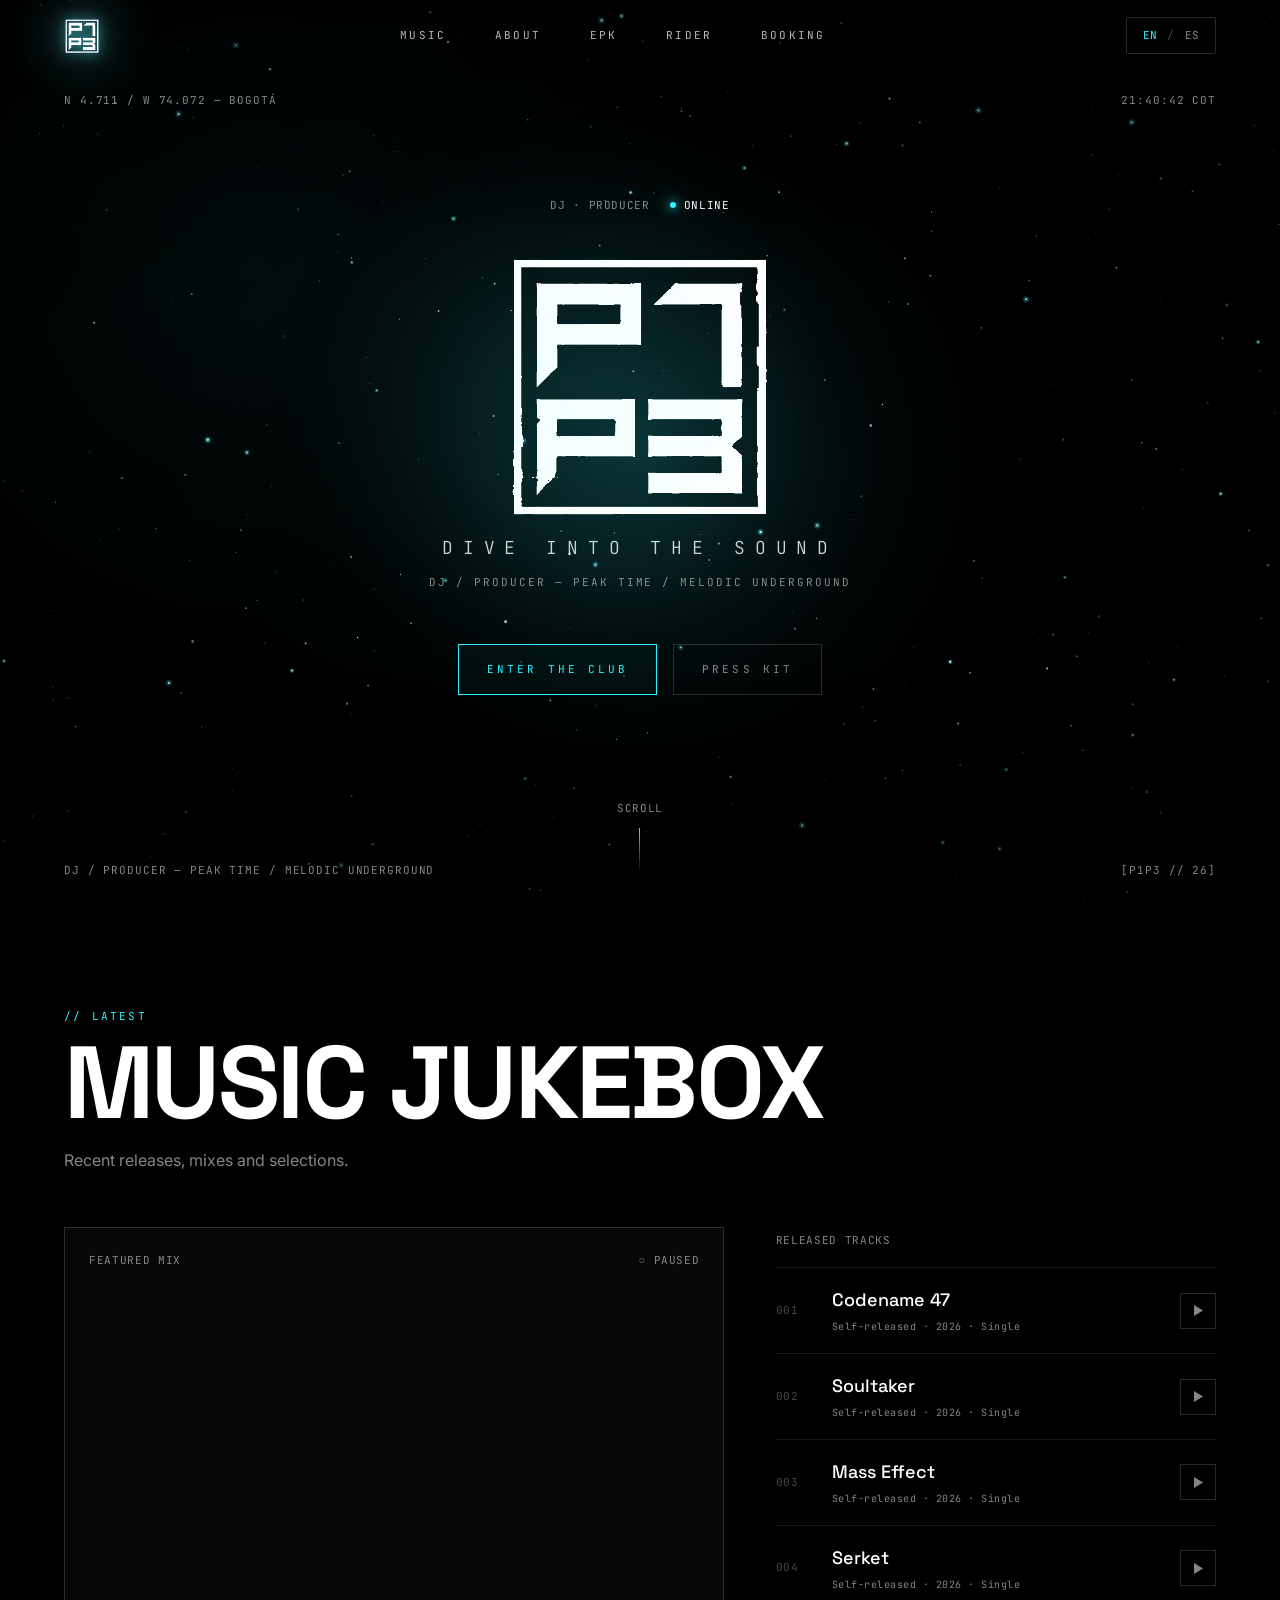
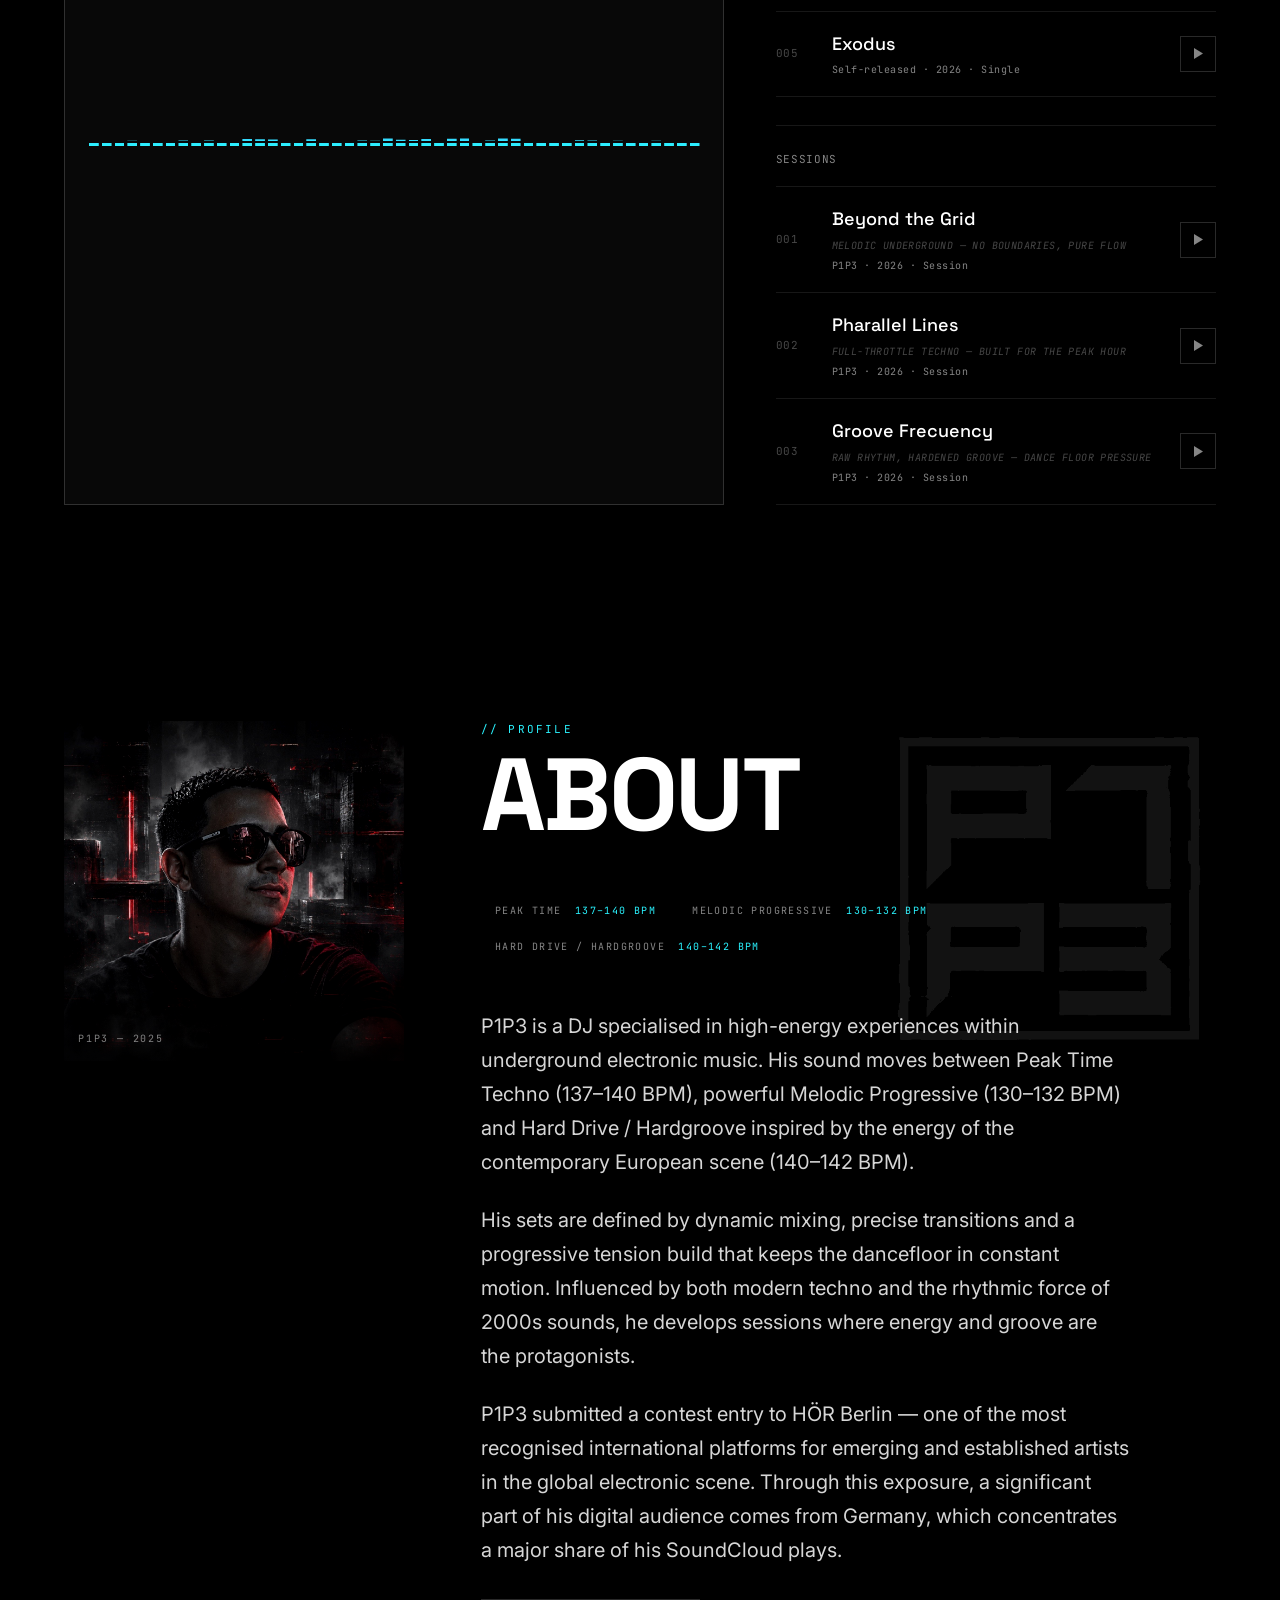
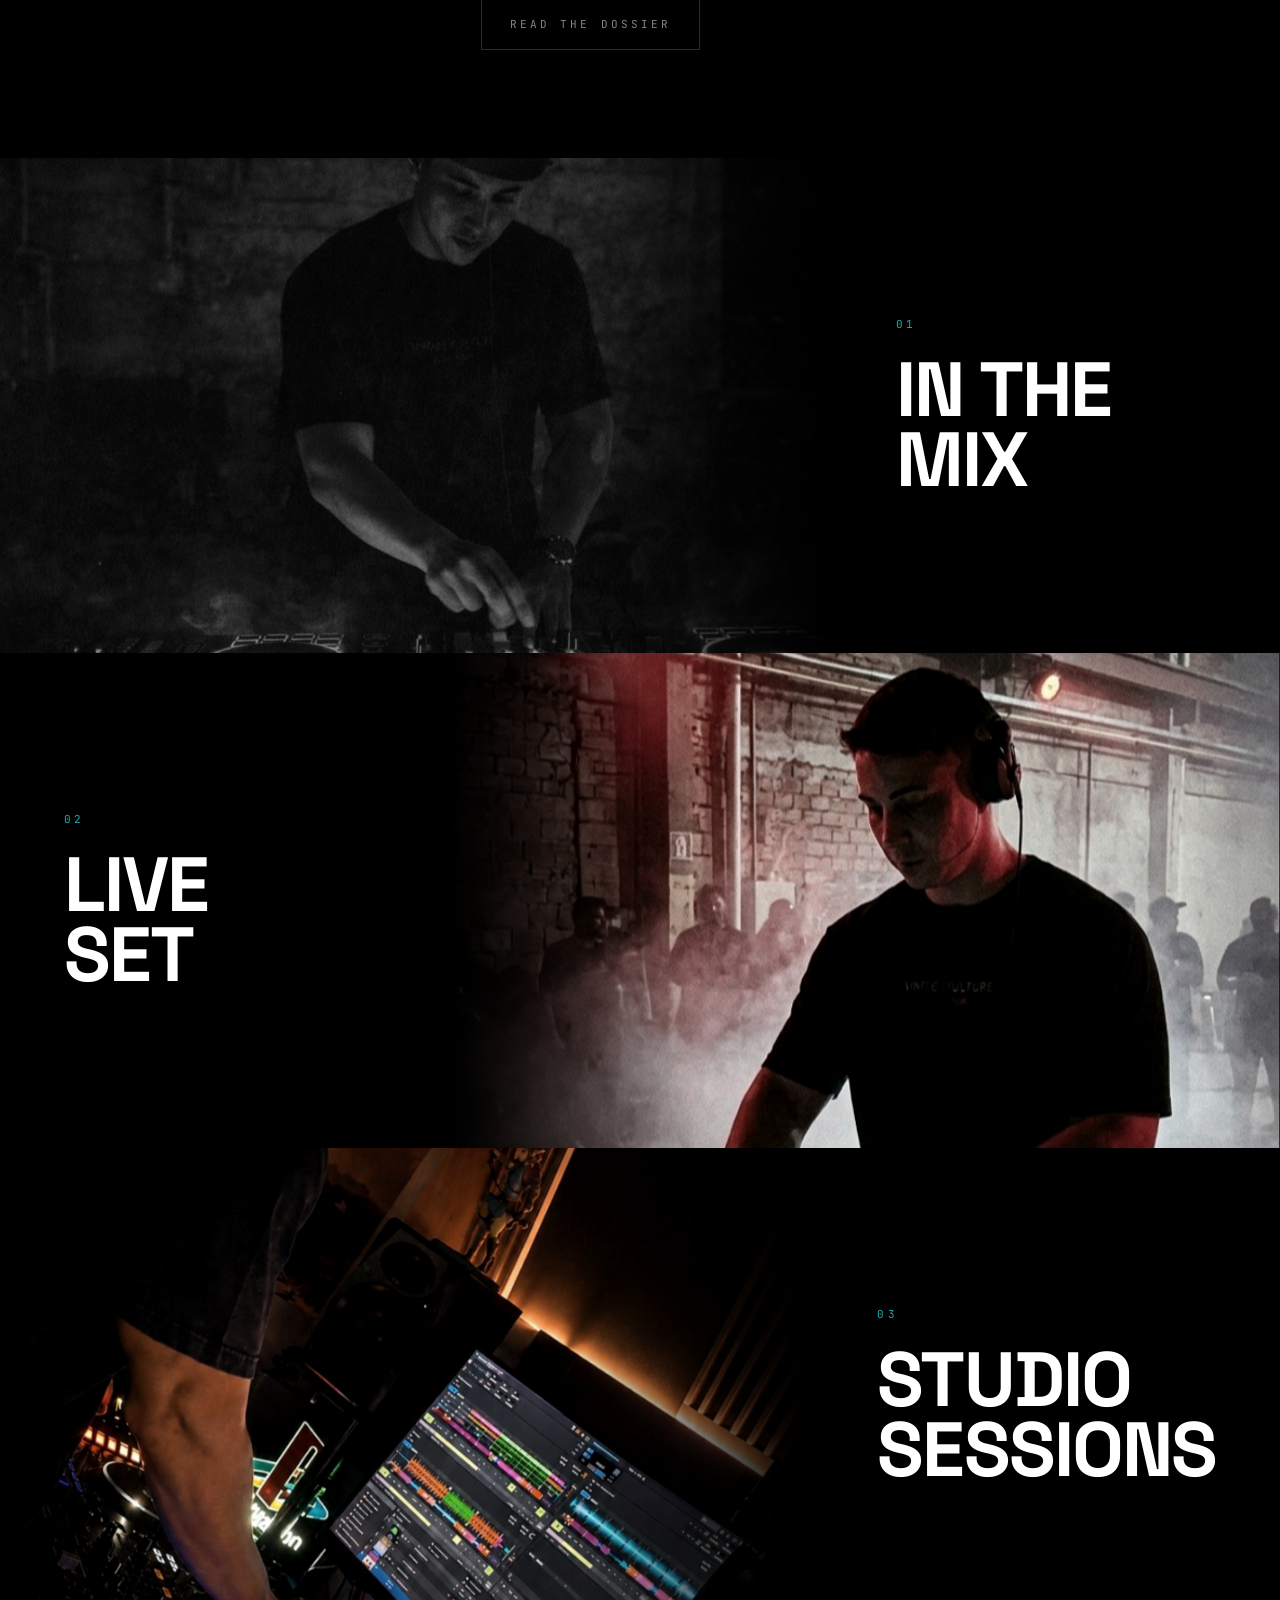
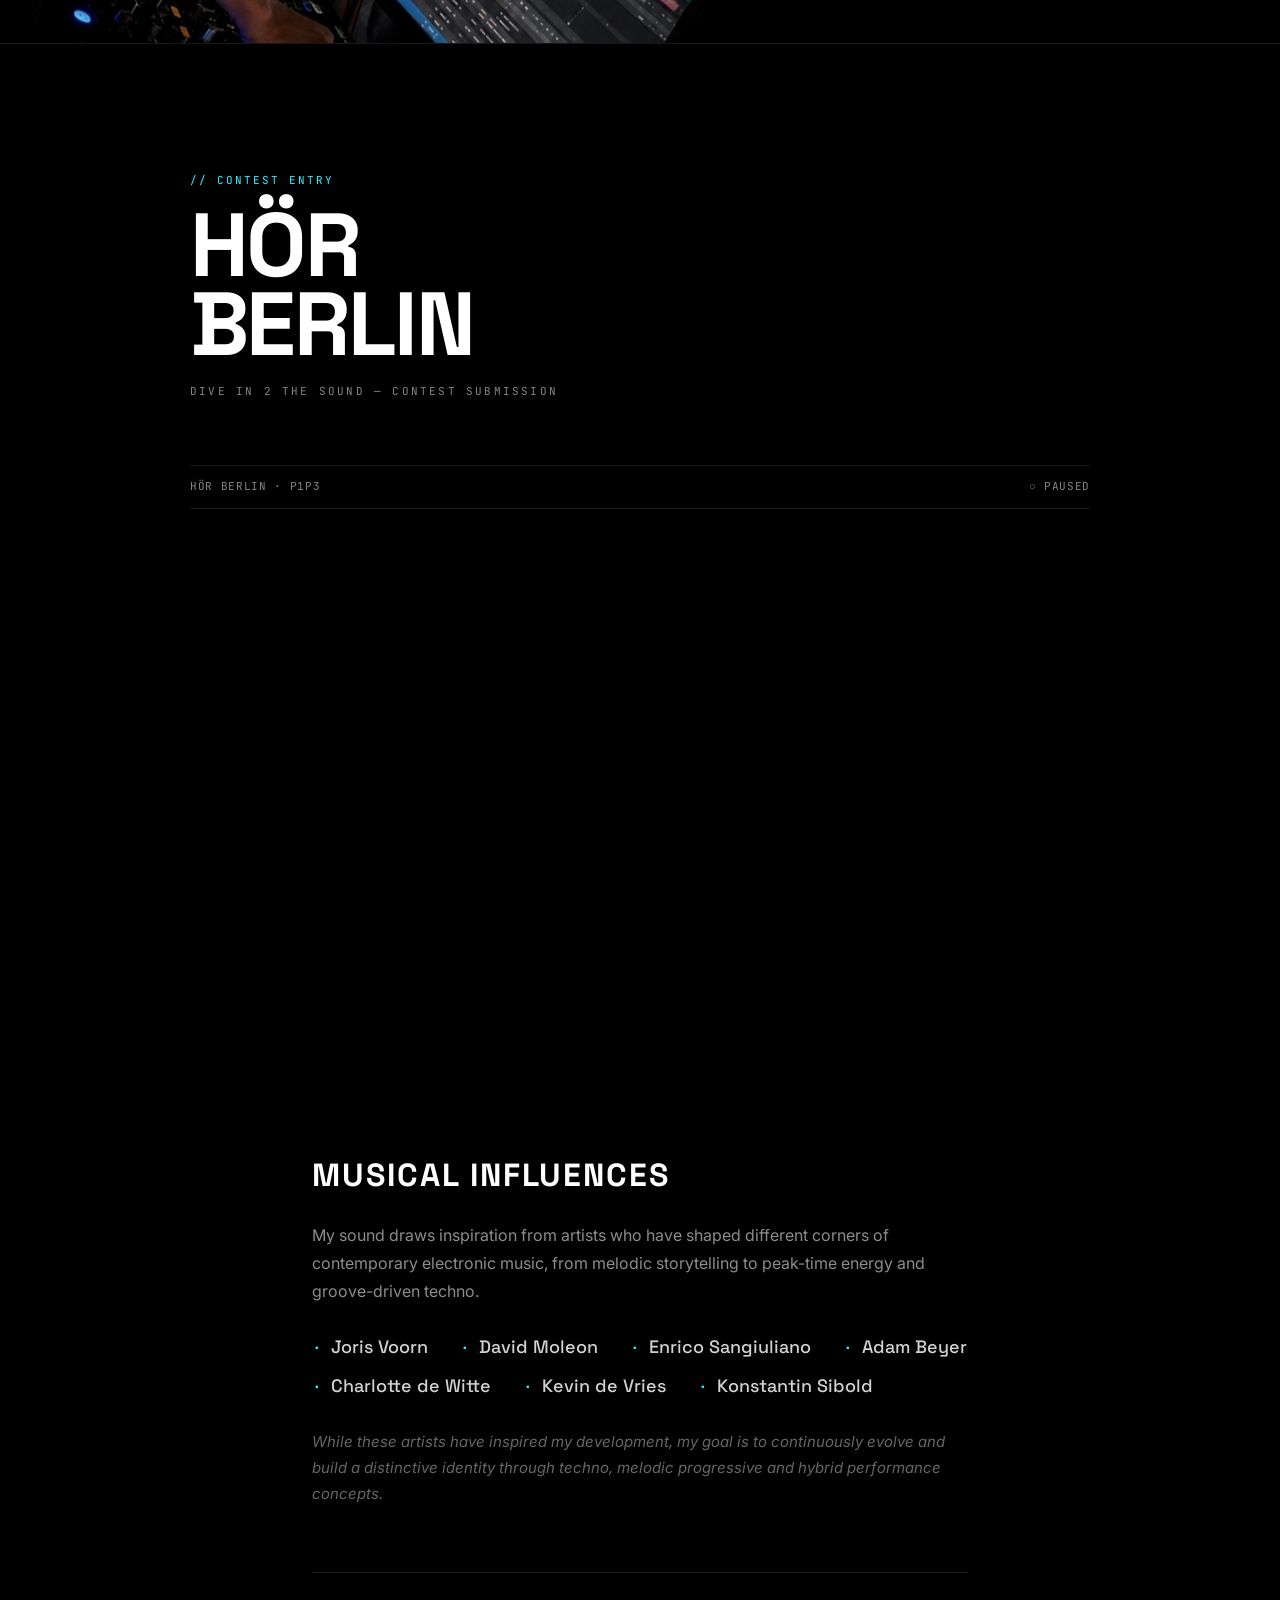
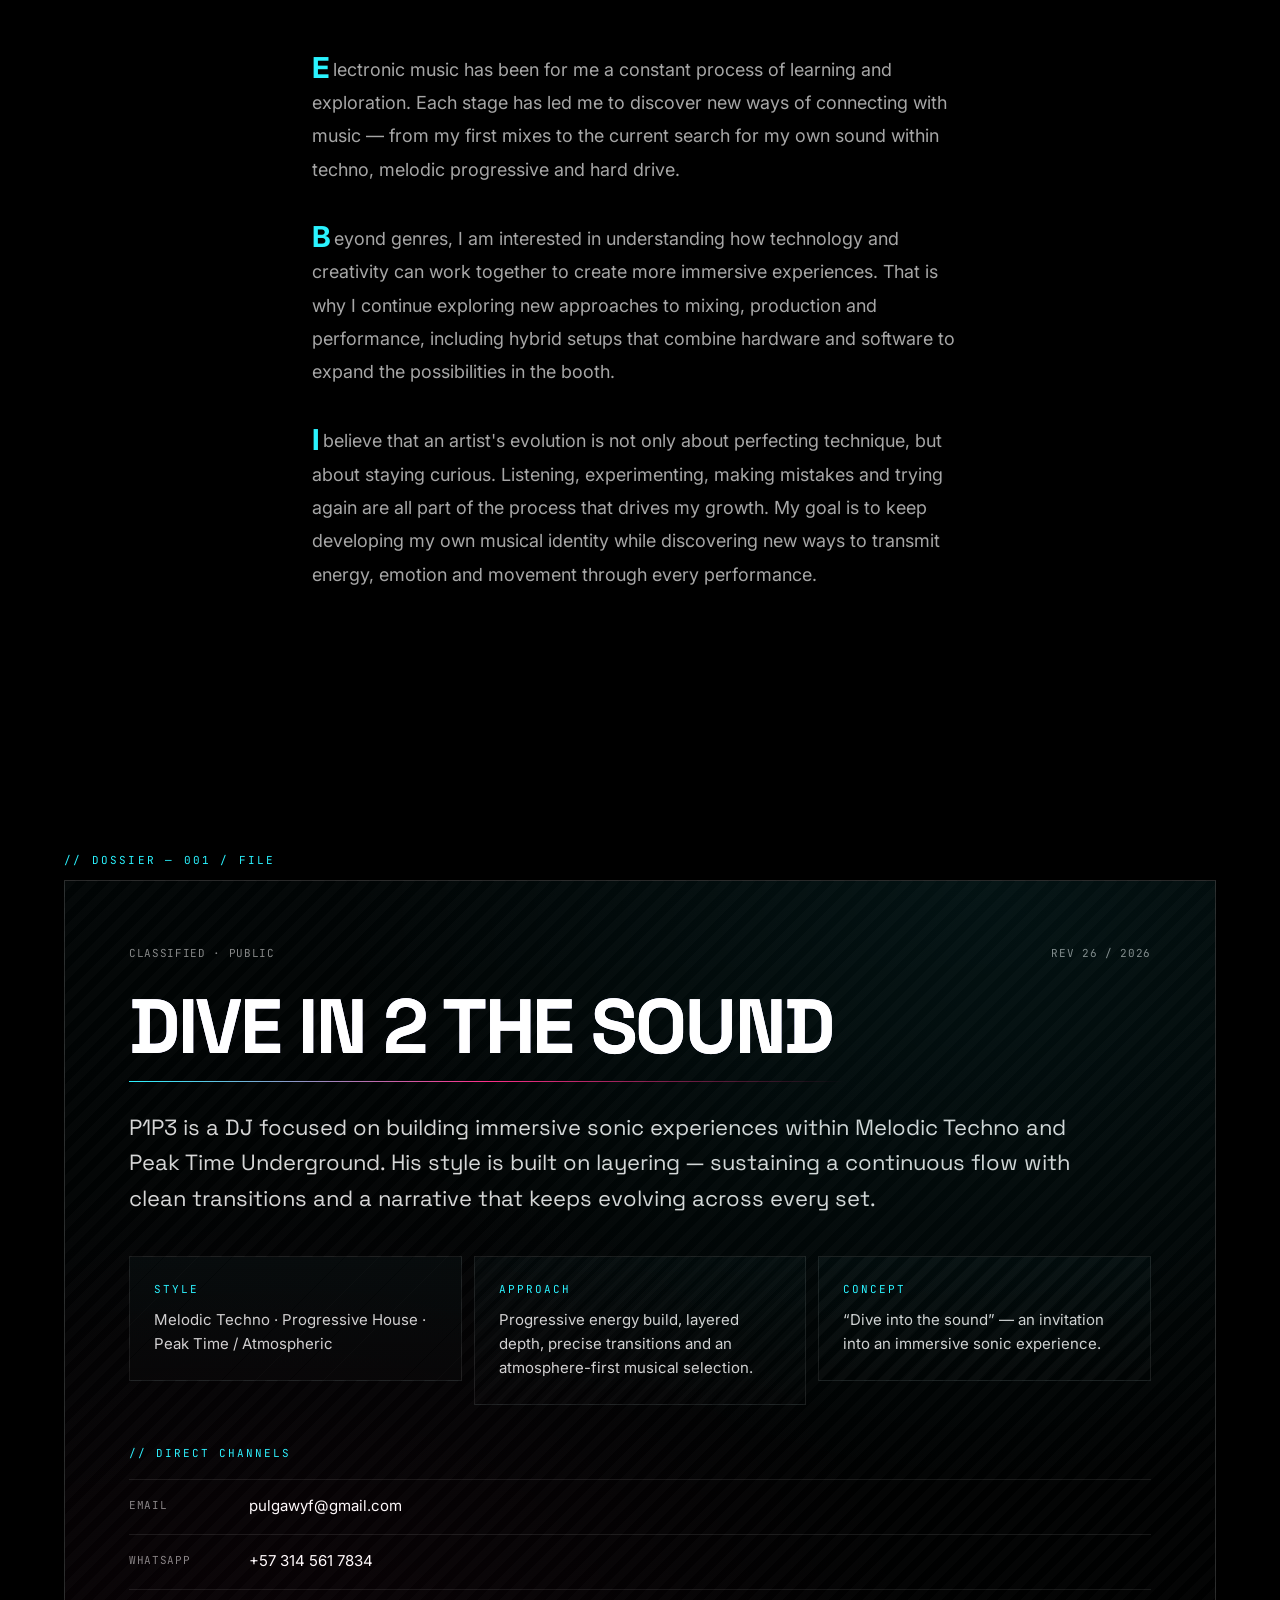
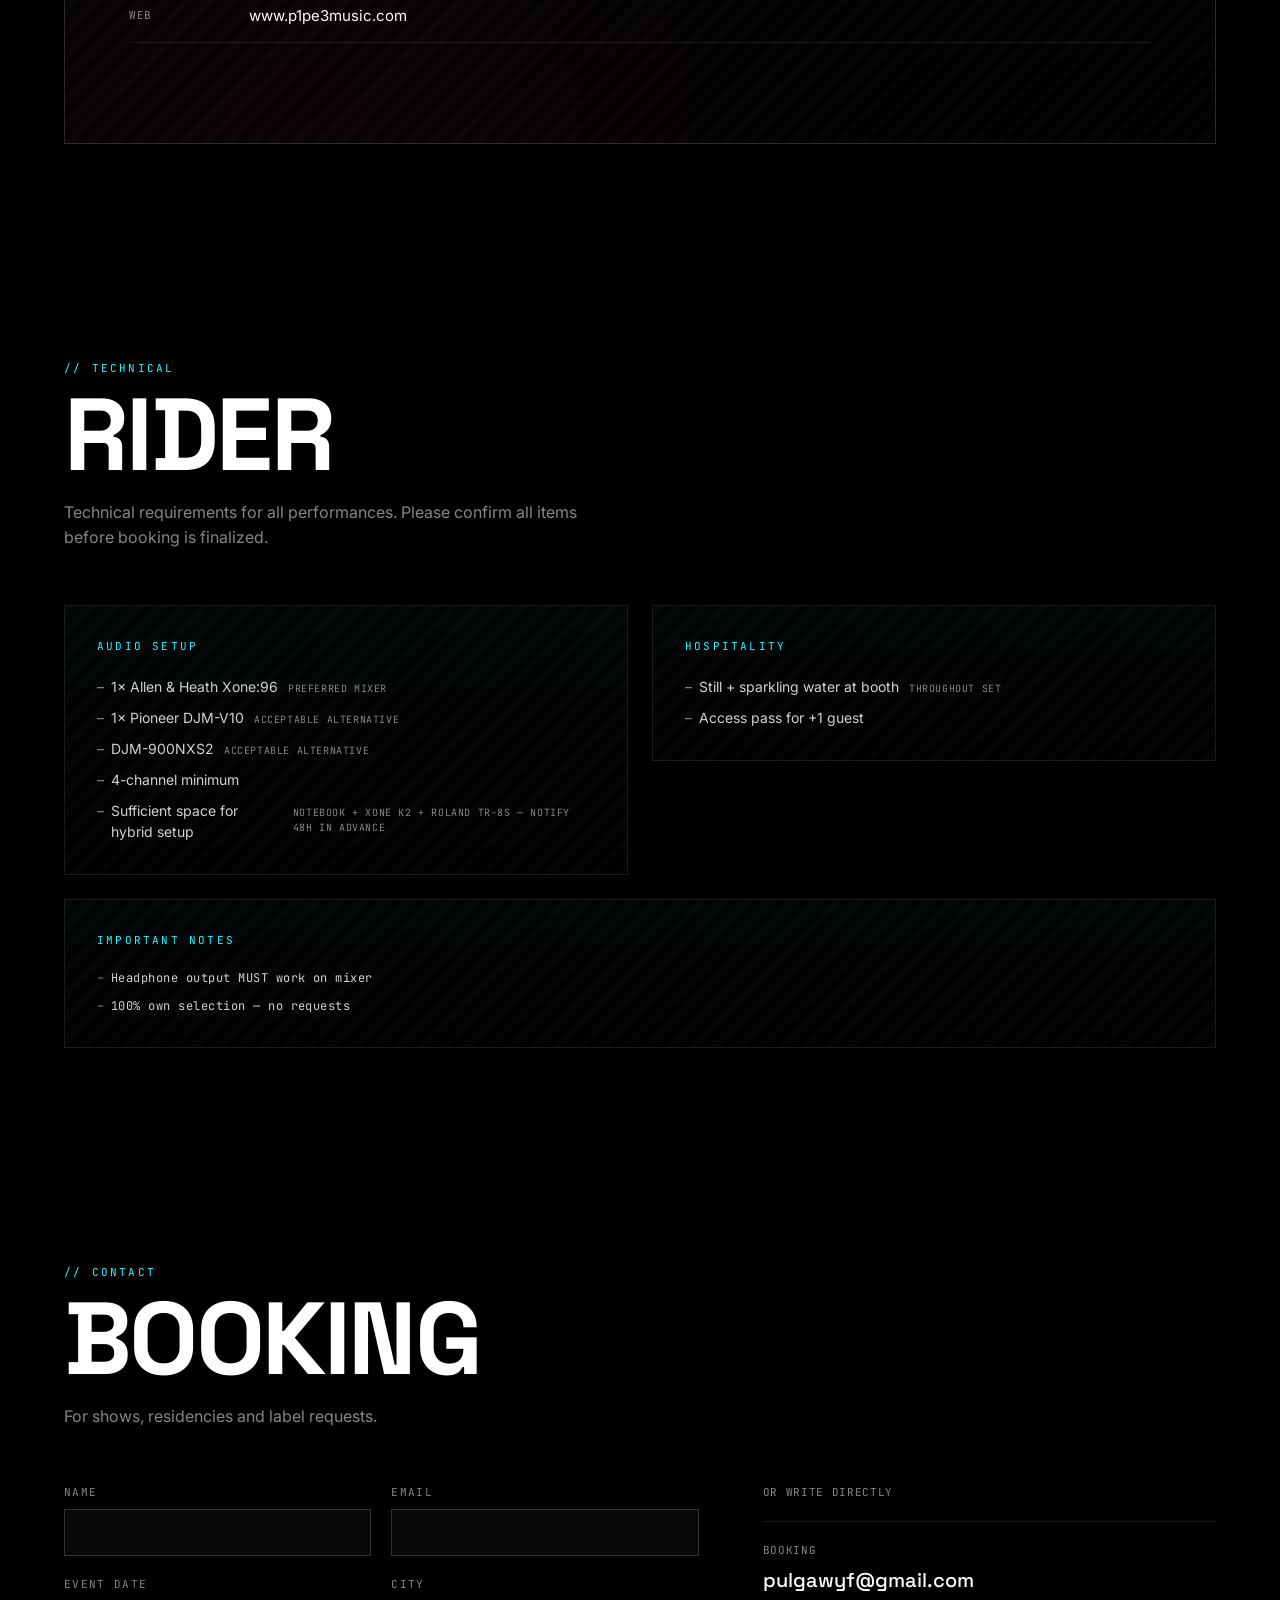
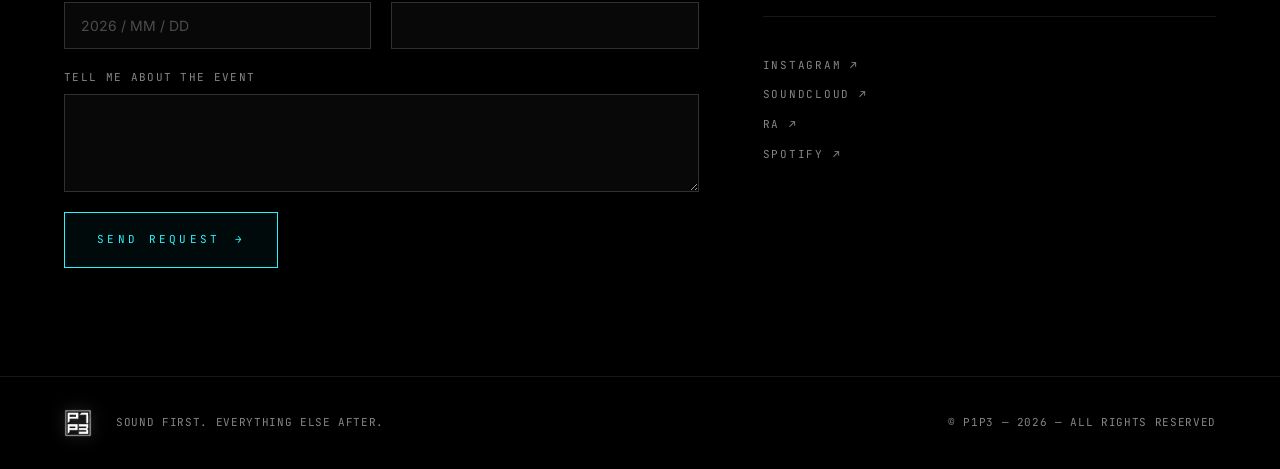
==== index.html @ 0152af9a "Connect booking form to Formspree" ====
<!DOCTYPE html>
<html lang="en">
<head>
  <meta charset="UTF-8" />
  <meta name="viewport" content="width=device-width, initial-scale=1.0, maximum-scale=1" />
  <title>P1P3 — Dive into the Sound</title>
  <meta name="description" content="P1P3 — DJ & Producer. Dark Techno, Melodic & Industrial. Booking, EPK, Technical Rider." />
  <meta property="og:title" content="P1P3 — Dive into the Sound" />
  <meta property="og:description" content="DJ & Producer. Dark Techno, Melodic & Industrial." />
  <meta property="og:image" content="assets/opengraph.jpg" />
  <meta property="og:type" content="website" />
  <meta name="twitter:card" content="summary_large_image" />

  <link rel="icon" type="image/jpeg" href="assets/favicon.jpg" />
  <link rel="preconnect" href="https://fonts.googleapis.com" />
  <link rel="preconnect" href="https://fonts.gstatic.com" crossorigin />
  <link href="https://fonts.googleapis.com/css2?family=Space+Grotesk:wght@400;500;600;700&family=JetBrains+Mono:wght@300;400;500&family=Inter:wght@400;500&display=swap" rel="stylesheet" />

  <link rel="stylesheet" href="styles.css?v=20260608w" />
</head>
<body>

  <!-- Fixed background layers -->
  <canvas id="bg-canvas" class="bg-canvas" aria-hidden="true"></canvas>
  <div class="vignette" aria-hidden="true"></div>
  <div class="noise" aria-hidden="true"></div>
  <div class="scanline" aria-hidden="true"></div>
  <div class="scroll-progress" id="scroll-progress" aria-hidden="true"></div>

  <!-- Nav -->
  <header class="nav" id="nav">
    <a href="#" class="nav-brand" aria-label="P1P3 — home">
      <div class="logo-mark is-glow" style="width:36px;height:36px;">
        <img src="assets/p1p3-logo-clean.png" alt="P1P3" class="logo-img logo-cyan" />
        <img src="assets/p1p3-logo-clean.png" alt="" aria-hidden="true" class="logo-img logo-magenta" />
        <img src="assets/p1p3-logo-clean.png" alt="" aria-hidden="true" class="logo-img logo-white" />
      </div>
    </a>

    <nav class="nav-links" aria-label="Main navigation">
      <a href="#music"   class="nav-link" data-key="music">MUSIC</a>
      <a href="#about"   class="nav-link" data-key="about">ABOUT</a>
      <a href="#dossier" class="nav-link" data-key="dossier">EPK</a>
      <a href="#rider"   class="nav-link" data-key="rider">RIDER</a>
      <a href="#booking" class="nav-link" data-key="booking">BOOKING</a>
    </nav>

    <div class="nav-right">
      <div class="lang-toggle" aria-label="Language">
        <button class="lang-btn is-active" data-lang="en" aria-label="English">EN</button>
        <span class="lang-sep">/</span>
        <button class="lang-btn" data-lang="es" aria-label="Español">ES</button>
      </div>
      <button class="nav-menu-btn" aria-label="Open menu" aria-expanded="false">
        <span></span><span></span><span></span>
      </button>
    </div>
  </header>

  <!-- Mobile overlay -->
  <div class="mobile-overlay" id="mobile-overlay" role="dialog" aria-modal="true" aria-label="Navigation menu">
    <nav aria-label="Mobile navigation">
      <a href="#music"   class="mobile-nav-link" data-key="music">MUSIC</a>
      <a href="#about"   class="mobile-nav-link" data-key="about">ABOUT</a>
      <a href="#dossier" class="mobile-nav-link" data-key="dossier">EPK</a>
      <a href="#rider"   class="mobile-nav-link" data-key="rider">RIDER</a>
      <a href="#booking" class="mobile-nav-link" data-key="booking">BOOKING</a>
    </nav>
    <div class="mobile-nav-lang">
      <button class="mobile-lang-btn is-active" data-lang="en">EN</button>
      <span class="lang-sep">/</span>
      <button class="mobile-lang-btn" data-lang="es">ES</button>
    </div>
  </div>

  <main>

    <!-- ── HERO ─────────────────────────────────────────────────── -->
    <section id="hero" class="section hero">

      <!-- Corner metadata (absolute positioned) -->
      <div class="hero-meta hero-tl" aria-hidden="true">N 4.711 / W 74.072 — BOGOTÁ</div>
      <div class="hero-meta hero-tr" aria-hidden="true">
        <span id="hero-clock">00:00:00 CET</span>
      </div>

      <!-- Mouse-follow glow -->
      <div id="hero-glow" aria-hidden="true" style="
        position:absolute;pointer-events:none;z-index:3;
        width:600px;height:600px;
        border-radius:50%;
        background:radial-gradient(circle, rgba(42,243,255,0.07) 0%, transparent 65%);
        transform:translate(-50%,-50%);
        left:50%;top:50%;
        filter:blur(30px);
        transition:none;
      "></div>

      <div class="hero-inner">
        <!-- Eyebrow -->
        <div class="hero-eyebrow">
          <span class="mono dim">DJ · PRODUCER</span>
          <span class="hero-status">
            <span class="status-dot" aria-hidden="true"></span>
            <span class="mono" id="hero-status">ONLINE</span>
          </span>
        </div>

        <!-- Name / Logo -->
        <div class="hero-logo-glitch" aria-label="P1P3">
          <img src="assets/p1p3-logo-clean.png" alt="P1P3" class="hero-logo-img" />
        </div>

        <!-- Tagline -->
        <div class="hero-tagline" id="hero-tagline">DIVE INTO THE SOUND</div>
        <div class="hero-caption mono" id="hero-caption">DJ / PRODUCER — PEAK TIME / MELODIC UNDERGROUND</div>

        <!-- CTAs -->
        <div class="hero-actions">
          <a href="#music" class="btn btn-primary" id="hero-cta">
            <span>ENTER THE CLUB</span>
            <span aria-hidden="true">↓</span>
          </a>
          <a href="#about" class="btn btn-ghost" id="hero-presskit">
            PRESS KIT
          </a>
        </div>
      </div>

      <!-- Scroll indicator -->
      <div class="hero-scroll" aria-hidden="true">
        <span class="mono dim" id="hero-scroll-lbl">SCROLL</span>
        <span class="scroll-line"></span>
      </div>

      <div class="hero-meta hero-bl" aria-hidden="true" id="hero-caption-bl">DJ / PRODUCER — PEAK TIME / MELODIC UNDERGROUND</div>
      <div class="hero-meta hero-br" aria-hidden="true">[P1P3 // 26]</div>
    </section>

    <!-- ── MUSIC ─────────────────────────────────────────────────── -->
    <section id="music" class="section music">
      <div class="section-header reveal">
        <div class="section-label mono" id="music-label">// LATEST</div>
        <h2 class="section-title" id="music-title">MUSIC</h2>
        <p class="section-sub" id="music-sub">Recent releases, mixes and selections.</p>
      </div>

      <div class="music-grid">
        <div class="player reveal">
          <div class="player-head">
            <span class="mono dim" id="player-label">FEATURED MIX</span>
            <span class="mono dim" id="player-status">○ PAUSED</span>
          </div>
          <iframe
            id="sc-iframe"
            class="player-iframe"
            title="P1P3 — Pharallellines"
            width="100%" height="360"
            scrolling="no" frameborder="no" allow="autoplay"
            src="https://w.soundcloud.com/player/?url=https%3A%2F%2Fsoundcloud.com%2Fpipe-778963801%2Fpharallellines&color=%232AF3FF&auto_play=true&hide_related=true&show_comments=false&show_user=true&show_reposts=false&show_teaser=false&visual=true"
          ></iframe>
          <div class="player-foot">
            <div class="waveform" id="waveform" aria-hidden="true"></div>
          </div>
        </div>

        <div class="releases reveal">
          <div class="releases-head">
            <span class="mono dim" id="releases-label">RELEASES</span>
          </div>
          <ul class="release-list" id="release-list">
            <!-- rendered by JS -->
          </ul>

          <!-- SESSIONS -->
          <div class="releases-head releases-head--sessions">
            <span class="mono dim" id="sessions-label">SESSIONS</span>
          </div>
          <ul class="release-list" id="session-list">
            <!-- rendered by JS -->
          </ul>
        </div>
      </div>
    </section>

    <!-- ── ABOUT ─────────────────────────────────────────────────── -->
    <section id="about" class="section about">
      <div class="about-two-col">

        <!-- Columna izquierda: foto artista -->
        <div class="about-portrait reveal-left">
          <img src="assets/photo-artist.jpg" alt="P1P3" class="about-portrait-img" />
          <div class="about-portrait-overlay"></div>
          <span class="about-portrait-tag mono">P1P3 — 2025</span>
        </div>

        <!-- Columna derecha: texto -->
        <div class="about-text-col">
          <div class="section-header reveal">
            <div class="section-label mono" id="about-label">// PROFILE</div>
            <h2 class="section-title" id="about-title">ABOUT</h2>
          </div>

          <div class="about-tags reveal">
            <span class="about-tag mono">PEAK TIME <em>137–140 BPM</em></span>
            <span class="about-tag mono">MELODIC PROGRESSIVE <em>130–132 BPM</em></span>
            <span class="about-tag mono">HARD DRIVE / HARDGROOVE <em>140–142 BPM</em></span>
          </div>

          <div class="about-body">
            <p class="about-bio reveal" id="about-bio1">P1P3 is a DJ specialised in high-energy experiences within underground electronic music. His sound moves between Peak Time Techno (137–140 BPM), powerful Melodic Progressive (130–132 BPM) and Hard Drive / Hardgroove inspired by the energy of the contemporary European scene (140–142 BPM).</p>
            <p class="about-bio reveal" id="about-bio2">His sets are defined by dynamic mixing, precise transitions and a progressive tension build that keeps the dancefloor in constant motion. Influenced by both modern techno and the rhythmic force of 2000s sounds, he develops sessions where energy and groove are the protagonists.</p>
            <p class="about-bio reveal" id="about-bio3">P1P3 has featured on the international platform HÖR Berlin — one of the most recognised showcases for emerging and established artists in the global electronic scene. Through this exposure, a significant part of his digital audience comes from Germany, which concentrates a major share of his SoundCloud plays.</p>

            <div class="about-actions reveal">
              <a href="#dossier" class="btn btn-ghost" id="about-epk-btn">READ THE DOSSIER</a>
            </div>
          </div>
        </div><!-- /about-text-col -->

      </div><!-- /about-two-col -->

      <!-- Logo marca de agua: absoluto, alineado con la foto a la derecha -->
      <img src="assets/p1p3-logo-clean.png" alt="" class="about-bg-logo" aria-hidden="true" />
    </section>

    <!-- ── PHOTO GALLERY ──────────────────────────────────────────── -->
    <section class="photo-strip" aria-label="P1P3 live photos">

      <!-- Fila 1: imagen izquierda (65%) · texto derecha (35%) -->
      <div class="ps-row ps-row--left">
        <div class="ps-img-wrap">
          <img src="assets/photo-dj-bw.jpg" alt="P1P3 live set" class="ps-img" />
        </div>
        <div class="ps-text">
          <span class="ps-num mono">01</span>
          <h3 class="ps-title">IN THE<br>MIX</h3>
        </div>
      </div>

      <!-- Fila 2: texto izquierda (35%) · imagen derecha (65%) -->
      <div class="ps-row ps-row--right">
        <div class="ps-text">
          <span class="ps-num mono">02</span>
          <h3 class="ps-title">LIVE<br>SET</h3>
        </div>
        <div class="ps-img-wrap">
          <img src="assets/photo-dj-live.jpg" alt="P1P3 live" class="ps-img" />
        </div>
      </div>

      <!-- Fila 3: imagen izquierda (65%) · texto derecha (35%) -->
      <div class="ps-row ps-row--left">
        <div class="ps-img-wrap">
          <img src="assets/photo-studio.jpg" alt="P1P3 studio session" class="ps-img ps-img--portrait" />
        </div>
        <div class="ps-text">
          <span class="ps-num mono">03</span>
          <h3 class="ps-title">STUDIO<br>SESSIONS</h3>
        </div>
      </div>

    </section>

    <!-- ── HÖR BERLIN FEATURE ───────────────────────────────────────── -->
    <section class="hor-feature">
      <div class="hor-inner">
        <div class="hor-header reveal">
          <span class="mono hor-badge">// CONTEST ENTRY</span>
          <h2 class="hor-title">HÖR<br>BERLIN</h2>
          <p class="hor-sub mono">DIVE IN 2 THE SOUND — CONTEST SUBMISSION</p>
        </div>
        <div class="hor-player reveal">
          <div class="player-head">
            <span class="mono dim">HÖR BERLIN · P1P3</span>
            <span class="mono dim">○ PAUSED</span>
          </div>
          <iframe
            class="player-iframe"
            title="P1P3 — Dive In 2 The Sound @ HÖR Berlin"
            width="100%" height="360"
            scrolling="no" frameborder="no" allow="autoplay"
            src="https://w.soundcloud.com/player/?url=https%3A%2F%2Fsoundcloud.com%2Fpipe-778963801%2Fdivein2thesound3&color=%232AF3FF&auto_play=false&hide_related=true&show_comments=false&show_user=true&show_reposts=false&show_teaser=false&visual=true"
          ></iframe>
        </div>
      </div>
    </section>

    <!-- ── ARTIST STATEMENT ─────────────────────────────────────────── -->
    <section class="artist-statement">
      <div class="statement-inner">
        <div class="influences-block reveal">
          <h3 class="influences-title" id="influences-title"></h3>
          <p class="influences-intro" id="influences-intro"></p>
          <ul class="influences-list" id="influences-list"></ul>
          <p class="influences-outro" id="influences-outro"></p>
        </div>

        <p class="statement-p" id="statement1"></p>
        <p class="statement-p" id="statement2"></p>
        <p class="statement-p" id="statement3"></p>
      </div>
    </section>

    <!-- ── DOSSIER / EPK ──────────────────────────────────────────── -->
    <section id="dossier" class="section dossier">
      <div class="section-label mono reveal" id="dossier-label">// DOSSIER — 001 / FILE</div>

      <div class="dossier-frame reveal">
        <div class="dossier-topbar">
          <span class="mono dim">CLASSIFIED · PUBLIC</span>
          <span class="mono dim">REV 26 / 2026</span>
        </div>

        <h2 class="dossier-title glitch" data-text="DIVE IN 2 THE SOUND">DIVE IN 2 THE SOUND</h2>
        <div class="dossier-rule"></div>

        <p class="dossier-intro" id="dossier-intro">P1P3 is a DJ focused on building immersive sonic experiences within Melodic Techno and Peak Time Underground. His style is built on layering — sustaining a continuous flow with clean transitions and a narrative that keeps evolving across every set.</p>

        <div class="dossier-blocks" id="dossier-blocks">
          <div class="dossier-block">
            <span class="dossier-block-tag mono">STYLE</span>
            <span class="dossier-block-body">Melodic Techno · Progressive House · Peak Time / Atmospheric</span>
          </div>
          <div class="dossier-block">
            <span class="dossier-block-tag mono">APPROACH</span>
            <span class="dossier-block-body">Progressive energy build, layered depth, precise transitions and an atmosphere-first musical selection.</span>
          </div>
          <div class="dossier-block">
            <span class="dossier-block-tag mono">CONCEPT</span>
            <span class="dossier-block-body">"Dive into the sound" — an invitation into an immersive sonic experience.</span>
          </div>
        </div>

        <div class="dossier-contact">
          <div class="dossier-channels-head mono" id="dossier-channels-head">// DIRECT CHANNELS</div>
          <div class="dossier-contact-list" id="dossier-contact-list">
            <a class="dossier-contact-item" href="mailto:pulgawyf@gmail.com">
              <span class="dossier-contact-k mono">EMAIL</span>
              <span class="dossier-contact-v">pulgawyf@gmail.com</span>
            </a>
            <a class="dossier-contact-item" href="https://wa.me/573145617834" target="_blank" rel="noopener">
              <span class="dossier-contact-k mono">WHATSAPP</span>
              <span class="dossier-contact-v">+57 314 561 7834</span>
            </a>
            <a class="dossier-contact-item" href="https://www.p1pe3music.com" target="_blank" rel="noopener">
              <span class="dossier-contact-k mono">WEB</span>
              <span class="dossier-contact-v">www.p1pe3music.com</span>
            </a>
          </div>
        </div>

      </div>
    </section>

    <!-- ── TECHNICAL RIDER ───────────────────────────────────────── -->
    <section id="rider" class="section rider">
      <div class="section-header reveal">
        <div class="section-label mono" id="rider-label">// TECHNICAL</div>
        <h2 class="section-title" id="rider-title">RIDER</h2>
        <p class="section-sub" id="rider-sub">Technical requirements for all performances. Please confirm all items before booking is finalized.</p>
      </div>

      <div class="rider-grid">
        <div class="rider-col" id="rider-col-1">
          <!-- AUDIO -->
          <div class="rider-block reveal">
            <div class="rider-block-tag mono">AUDIO SETUP</div>
            <ul class="rider-list">
              <li>1× Allen &amp; Heath Xone:96 <span class="rider-note-inline mono">preferred mixer</span></li>
              <li>1× Pioneer DJM-V10 <span class="rider-note-inline mono">acceptable alternative</span></li>
              <li>DJM-900NXS2 <span class="rider-note-inline mono">acceptable alternative</span></li>
              <li>4-channel minimum</li>
              <li>Hybrid setup available <span class="rider-note-inline mono">CDJs + laptop — notify 48h in advance</span></li>
            </ul>
          </div>
          <!-- MONITORING -->
          <div class="rider-block reveal">
            <div class="rider-block-tag mono">MONITORING</div>
            <ul class="rider-list">
              <li>2× Floor monitors at DJ booth <span class="rider-note-inline mono">minimum 12"</span></li>
              <li>Separate monitor mix from FOH</li>
              <li>Volume controllable from booth</li>
            </ul>
          </div>
        </div>

        <div class="rider-col" id="rider-col-2">
          <!-- STAGE -->
          <div class="rider-block reveal">
            <div class="rider-block-tag mono">STAGE &amp; POWER</div>
            <ul class="rider-list">
              <li>Booth height minimum 60cm above dancefloor</li>
              <li>DJ booth minimum depth 1.2m</li>
              <li>2× power outlets at booth <span class="rider-note-inline mono">Schuko / standard</span></li>
              <li>Dedicated lighting on DJ</li>
            </ul>
          </div>
          <!-- SOUND SYSTEM -->
          <div class="rider-block reveal">
            <div class="rider-block-tag mono">SOUND SYSTEM</div>
            <ul class="rider-list">
              <li>Minimum 110dB SPL at dancefloor center</li>
              <li>Quality subwoofer coverage required</li>
              <li>d&amp;b · L-Acoustics · Funktion-One <span class="rider-note-inline mono">or professional equivalent</span></li>
            </ul>
          </div>
          <!-- HOSPITALITY -->
          <div class="rider-block reveal">
            <div class="rider-block-tag mono">HOSPITALITY</div>
            <ul class="rider-list">
              <li>Still + sparkling water at booth throughout set</li>
              <li>Access pass for +1 guest</li>
              <li>Dinner for 2 before set <span class="rider-note-inline mono">minimum 3h prior</span></li>
              <li>Hotel or transport arranged by promoter</li>
            </ul>
          </div>
        </div>

        <!-- NOTES — full width -->
        <div class="rider-notes-row">
          <div class="rider-block rider-block-wide reveal" id="rider-notes">
            <div class="rider-block-tag mono">IMPORTANT NOTES</div>
            <ul class="rider-list rider-list-notes">
              <li>Headphone output MUST work on mixer</li>
              <li>USB ports on both CDJs must be accessible</li>
              <li>No open format — 100% own selection, no requests</li>
              <li>Soundcheck minimum 30 minutes before set</li>
              <li>No video streaming without prior written consent</li>
            </ul>
            <div class="rider-contact">
              <span class="mono dim">RIDER QUERIES ·</span>
              <a href="mailto:booking@p1p3.club" class="accent">booking@p1p3.club</a>
            </div>
          </div>
        </div>
      </div>
    </section>

    <!-- ── BOOKING ───────────────────────────────────────────────── -->
    <section id="booking" class="section booking">
      <div class="section-header reveal">
        <div class="section-label mono" id="booking-label">// CONTACT</div>
        <h2 class="section-title" id="booking-title">BOOKING</h2>
        <p class="section-sub" id="booking-sub">For shows, residencies and label requests.</p>
      </div>

      <div class="booking-grid">
        <form class="booking-form reveal" id="booking-form" novalidate>
          <div class="form-row">
            <label class="form-field">
              <span class="form-label mono" id="field-name-el">Name</span>
              <input type="text" name="name" required autocomplete="name" />
            </label>
            <label class="form-field">
              <span class="form-label mono" id="field-email-el">Email</span>
              <input type="email" name="email" required autocomplete="email" />
            </label>
          </div>
          <div class="form-row">
            <label class="form-field">
              <span class="form-label mono" id="field-date-el">Event date</span>
              <input type="text" name="date" placeholder="2026 / MM / DD" />
            </label>
            <label class="form-field">
              <span class="form-label mono" id="field-city-el">City</span>
              <input type="text" name="city" autocomplete="off" />
            </label>
          </div>
          <label class="form-field">
            <span class="form-label mono" id="field-message-el">Tell me about the event</span>
            <textarea name="message" rows="4"></textarea>
          </label>
          <button type="submit" class="form-send" id="form-send-btn">
            <span id="form-send-txt">SEND REQUEST</span>
            <span class="form-send-arrow" aria-hidden="true">→</span>
          </button>
        </form>

        <aside class="booking-aside reveal">
          <div class="mono dim aside-head" id="aside-head">Or write directly</div>
          <a class="direct-link" href="mailto:pulgawyf@gmail.com">
            <span class="mono dim">BOOKING</span>
            <span class="direct-email" id="booking-email">pulgawyf@gmail.com</span>
          </a>
          <div class="aside-socials">
            <a href="#" class="social-link">INSTAGRAM ↗</a>
            <a href="https://soundcloud.com/pipe-778963801" target="_blank" rel="noopener" class="social-link">SOUNDCLOUD ↗</a>
            <a href="#" class="social-link">RA ↗</a>
            <a href="#" class="social-link">SPOTIFY ↗</a>
          </div>
        </aside>
      </div>
    </section>

  </main>

  <!-- Footer -->
  <footer class="site-footer">
    <div class="footer-inner">
      <div class="logo-mark" style="width:28px;height:28px;">
        <img src="assets/p1p3-logo-clean.png" alt="P1P3" class="logo-img logo-white" style="width:100%;height:100%;" />
      </div>
      <span class="mono dim footer-built" id="footer-built">Sound first. Everything else after.</span>
      <span class="mono dim" id="footer-copy">© P1P3 — 2026 — ALL RIGHTS RESERVED</span>
    </div>
  </footer>

  <!-- SoundCloud Widget API -->
  <script src="https://w.soundcloud.com/player/api.js" defer></script>

  <!-- GSAP -->
  <script defer src="lib/gsap.min.js?v=20260607"></script>
  <script defer src="lib/ScrollTrigger.min.js?v=20260607"></script>

  <!-- Site -->
  <script defer src="content.js?v=20260608r"></script>
  <script defer src="main.js?v=20260608m"></script>

</body>
</html>
---- styles.css ----
/* P1P3 — Styles v2 | 2026-05-28 */

/* ── Variables ─────────────────────────────────────────────────────── */
:root {
  --bg:        #000000;
  --bg-2:      #080808;
  --bg-3:      #0d0d0d;
  --ink:       #ffffff;
  --dim:       rgba(255,255,255,0.52);
  --dimmer:    rgba(255,255,255,0.28);
  --line:      rgba(255,255,255,0.09);
  --line-2:    rgba(255,255,255,0.16);
  --accent:    #2AF3FF;
  --accent-dim: rgba(42,243,255,0.14);
  --accent-glow: rgba(42,243,255,0.35);
  --magenta:   #FF2E88;
  --red:       #FF3333;
  --display:   "Space Grotesk", sans-serif;
  --mono:      "JetBrains Mono", ui-monospace, Menlo, monospace;
  --body:      "Inter", system-ui, sans-serif;
  --pad-x:     clamp(20px, 5vw, 80px);
  --nav-h:     72px;
  --ease:      cubic-bezier(0.65, 0, 0.35, 1);
  --ease-out:  cubic-bezier(0.16, 1, 0.3, 1);
}

/* ── Reset ──────────────────────────────────────────────────────────── */
*, *::before, *::after { box-sizing: border-box; margin: 0; padding: 0; }

html {
  overflow-x: clip;
  scroll-behavior: smooth;
  font-size: 16px;
}
@media (prefers-reduced-motion: reduce) {
  html { scroll-behavior: auto; }
}

body {
  background: var(--bg);
  color: var(--ink);
  font-family: var(--body);
  font-size: 15px;
  line-height: 1.6;
  min-height: 100vh;
  overflow-x: clip;
  -webkit-font-smoothing: antialiased;
  -moz-osx-font-smoothing: grayscale;
}

a { color: inherit; text-decoration: none; }
button { font: inherit; color: inherit; background: none; border: 0; cursor: pointer; padding: 0; }
ul { list-style: none; }
img { display: block; max-width: 100%; }
::selection { background: var(--accent); color: #000; }

/* ── Background layers ──────────────────────────────────────────────── */
.bg-canvas {
  position: fixed; inset: 0; z-index: 0;
  pointer-events: none;
}
.vignette {
  position: fixed; inset: 0; z-index: 1; pointer-events: none;
  background:
    radial-gradient(ellipse 90% 80% at 50% 50%, transparent 40%, rgba(0,0,0,0.7) 100%),
    linear-gradient(180deg, rgba(0,0,0,0.35) 0%, transparent 25%, transparent 75%, rgba(0,0,0,0.5) 100%);
}
.noise {
  position: fixed; inset: 0; z-index: 2; pointer-events: none;
  opacity: 0.04; mix-blend-mode: overlay;
  background-image: url("data:image/svg+xml;utf8,<svg xmlns='http://www.w3.org/2000/svg' width='200' height='200'><filter id='n'><feTurbulence type='fractalNoise' baseFrequency='1.8' numOctaves='2' stitchTiles='stitch'/><feColorMatrix values='0 0 0 0 1  0 0 0 0 1  0 0 0 0 1  0 0 0 1 0'/></filter><rect width='100%' height='100%' filter='url(%23n)'/></svg>");
}
.scanline {
  position: fixed; inset: 0; z-index: 2; pointer-events: none;
  background: repeating-linear-gradient(
    0deg,
    transparent, transparent 2px,
    rgba(0,0,0,0.03) 2px, rgba(0,0,0,0.03) 4px
  );
}

/* ── Utility ────────────────────────────────────────────────────────── */
.mono  { font-family: var(--mono); font-weight: 400; letter-spacing: 0.06em; font-size: 11px; text-transform: uppercase; }
.dim   { color: var(--dim); }
.accent { color: var(--accent); }
.red   { color: var(--red); }

/* ── Scroll progress ─────────────────────────────────────────────── */
.scroll-progress {
  position: fixed; top: 0; left: 0; right: 0; height: 1px;
  z-index: 200; pointer-events: none;
  background: linear-gradient(90deg, var(--accent) var(--p, 0%), transparent var(--p, 0%));
  transition: --p 0.1s linear;
}

/* ── Nav ────────────────────────────────────────────────────────────── */
.nav {
  position: fixed; top: 0; left: 0; right: 0; z-index: 100;
  display: grid; grid-template-columns: auto 1fr auto;
  align-items: center; gap: 24px;
  padding: 0 var(--pad-x);
  height: var(--nav-h);
  transition: background 0.35s var(--ease), backdrop-filter 0.35s var(--ease), border-color 0.35s;
  border-bottom: 1px solid transparent;
}
.nav.is-scrolled {
  background: rgba(0,0,0,0.6);
  backdrop-filter: blur(16px) saturate(140%);
  -webkit-backdrop-filter: blur(16px) saturate(140%);
  border-bottom-color: var(--line);
}
.nav-brand { display: inline-flex; align-items: center; }

.nav-links {
  display: flex; justify-content: center;
  gap: clamp(20px, 3.5vw, 52px);
}
.nav-link {
  font-family: var(--mono); font-size: 11px; letter-spacing: 0.2em;
  opacity: 0.72; color: var(--ink); position: relative; padding: 6px 2px;
  transition: opacity 0.2s, color 0.2s;
}
.nav-link::after {
  content: ""; position: absolute; left: 50%; bottom: 0; width: 0; height: 1px;
  background: var(--accent); transition: width 0.25s var(--ease), left 0.25s var(--ease);
}
.nav-link:hover { opacity: 1; color: var(--accent); }
.nav-link:hover::after { width: 100%; left: 0; }

.nav-right { display: flex; align-items: center; gap: 16px; }
.lang-toggle {
  display: inline-flex; align-items: center; gap: 6px;
  font-family: var(--mono); font-size: 11px; letter-spacing: 0.12em;
  padding: 7px 12px; border: 1px solid var(--line-2); border-radius: 2px;
}
.lang-btn { color: var(--dim); transition: color 0.2s; padding: 2px 4px; }
.lang-btn.is-active { color: var(--accent); }
.lang-btn:hover { color: var(--ink); }
.lang-sep { color: var(--dimmer); }

.nav-menu-btn {
  display: none; flex-direction: column; justify-content: center; gap: 5px;
  width: 36px; height: 36px; border: 1px solid var(--line-2);
  padding: 8px 10px;
}
.nav-menu-btn span {
  display: block; height: 1px; background: var(--ink);
  transition: transform 0.3s var(--ease), opacity 0.3s;
}
.nav-menu-btn.is-open span:nth-child(1) { transform: translateY(6px) rotate(45deg); }
.nav-menu-btn.is-open span:nth-child(2) { opacity: 0; }
.nav-menu-btn.is-open span:nth-child(3) { transform: translateY(-6px) rotate(-45deg); }

/* ── Logo ───────────────────────────────────────────────────────────── */
.logo-mark { position: relative; display: inline-block; }
.logo-img {
  position: absolute; inset: 0; width: 100%; height: 100%;
  display: block; user-select: none; pointer-events: none;
  -webkit-user-drag: none;
}
.logo-img:first-child { position: relative; }
.logo-cyan {
  filter: brightness(0) saturate(100%) invert(86%) sepia(53%) saturate(2845%) hue-rotate(143deg) brightness(102%) contrast(101%) drop-shadow(0 0 6px var(--accent));
  mix-blend-mode: screen; opacity: 0.75;
  animation: glitchX 4.3s infinite steps(1);
}
.logo-magenta {
  filter: brightness(0) saturate(100%) invert(36%) sepia(95%) saturate(4585%) hue-rotate(320deg) brightness(102%) contrast(102%);
  mix-blend-mode: screen; opacity: 0.6;
  animation: glitchX2 3.7s infinite steps(1);
}
.logo-white {
  filter: drop-shadow(0 0 8px rgba(255,255,255,0.3));
}
.logo-mark.is-glow .logo-white {
  filter: drop-shadow(0 0 14px rgba(255,255,255,0.4)) drop-shadow(0 0 28px var(--accent));
}
@keyframes glitchX {
  0%, 92%, 100% { transform: translate(-1.2px, 0); }
  93% { transform: translate(-4px, 1px); }
  95% { transform: translate(2px, -2px); }
  97% { transform: translate(-3px, 0); }
}
@keyframes glitchX2 {
  0%, 90%, 100% { transform: translate(1.2px, 0); }
  91% { transform: translate(4px, -1px); }
  93% { transform: translate(-2px, 2px); }
  95% { transform: translate(3px, 0); }
}

/* ── Glitch text ────────────────────────────────────────────────────── */
.glitch { position: relative; display: inline-block; }
.glitch::before, .glitch::after {
  content: attr(data-text);
  position: absolute; top: 0; left: 0; width: 100%;
  mix-blend-mode: screen; pointer-events: none;
}
.glitch::before {
  color: var(--accent);
  animation: gShiftA 5.2s infinite steps(1);
}
.glitch::after {
  color: var(--magenta);
  animation: gShiftB 6.1s infinite steps(1);
}
@keyframes gShiftA {
  0%, 91%, 100% { transform: translate(0); opacity: 0; }
  92% { transform: translate(-2px, 0); opacity: 0.7; clip-path: inset(30% 0 20% 0); }
  94% { transform: translate(1px, 1px); opacity: 0.5; clip-path: inset(60% 0 5% 0); }
  96% { transform: translate(0); opacity: 0; }
}
@keyframes gShiftB {
  0%, 89%, 100% { transform: translate(0); opacity: 0; }
  90% { transform: translate(2px, -1px); opacity: 0.7; clip-path: inset(10% 0 55% 0); }
  92% { transform: translate(-1px, 0); opacity: 0.5; clip-path: inset(70% 0 10% 0); }
  94% { transform: translate(0); opacity: 0; }
}

/* ── Glitch logo image ─────────────────────────────────────────────── */
.hero-logo-glitch {
  display: block;
  width: clamp(180px, 25vw, 280px);
  margin: 0 auto 0.5em;
}
.hero-logo-img {
  display: block;
  width: 100%;
  height: auto;
  animation: logoGlitch 5s infinite;
}
@keyframes logoGlitch {
  0%   { filter: none; transform: translate(0); }
  82%  { filter: none; transform: translate(0); }
  83%  { filter: drop-shadow(-6px 0 var(--accent)) brightness(1.2); transform: translate(-4px, 1px); }
  84%  { filter: drop-shadow(6px 0 var(--magenta)) brightness(1.15); transform: translate(5px, -1px); }
  85%  { filter: drop-shadow(-3px 0 var(--accent)) drop-shadow(3px 0 var(--magenta)); transform: translate(-2px, 0); }
  86%  { filter: brightness(1.4); transform: translate(2px, 1px); }
  87%  { filter: none; transform: translate(0); }
  91%  { filter: none; transform: translate(0); }
  92%  { filter: drop-shadow(4px 0 var(--accent)) brightness(1.1); transform: translate(3px, 0); }
  93%  { filter: drop-shadow(-4px 0 var(--magenta)); transform: translate(-2px, -1px); }
  94%  { filter: none; transform: translate(0); }
  100% { filter: none; transform: translate(0); }
}

/* ── Section base ───────────────────────────────────────────────────── */
.section {
  position: relative; z-index: 5;
  padding: clamp(80px, 12vh, 160px) var(--pad-x);
  max-width: 1480px; margin: 0 auto;
}
.section-header { margin-bottom: clamp(40px, 6vh, 80px); }
.section-label { color: var(--accent); letter-spacing: 0.2em; margin-bottom: 10px; }
.section-title {
  font-family: var(--display); font-weight: 700;
  font-size: clamp(52px, 8vw, 120px); line-height: 0.92; letter-spacing: -0.025em;
  margin-bottom: 18px;
}
.section-sub { color: var(--dim); font-size: 16px; max-width: 56ch; line-height: 1.6; }

/* ── Reveal animations ─────────────────────────────────────────────── */
.reveal {
  opacity: 0; transform: translateY(32px);
  transition: opacity 0.8s var(--ease-out), transform 0.8s var(--ease-out);
}
.reveal.is-visible { opacity: 1; transform: none; }
.reveal[data-split] { opacity: 1; transform: none; } /* defensive CSS */
.reveal-left {
  opacity: 0; transform: translateX(-24px);
  transition: opacity 0.8s var(--ease-out), transform 0.8s var(--ease-out);
}
.reveal-left.is-visible { opacity: 1; transform: none; }

/* ── Buttons ─────────────────────────────────────────────────────────── */
.btn {
  display: inline-flex; align-items: center; gap: 12px;
  font-family: var(--mono); font-size: 11px; letter-spacing: 0.28em; text-transform: uppercase;
  padding: 16px 28px;
  position: relative; overflow: hidden;
  transition: color 0.25s, background 0.25s, transform 0.2s;
  cursor: pointer;
}
.btn::before {
  content: ""; position: absolute; inset: 0;
  transform: translateX(-101%); z-index: -1;
  transition: transform 0.4s var(--ease);
}
.btn:hover::before { transform: translateX(0); }
.btn:hover { transform: translateY(-1px); }
.btn:active { transform: translateY(0); }

.btn-primary {
  border: 1px solid var(--accent); color: var(--accent);
  background: rgba(42,243,255,0.04);
}
.btn-primary::before { background: var(--accent); }
.btn-primary:hover { color: #000; }

.btn-ghost {
  border: 1px solid var(--line-2); color: var(--dim);
  background: transparent;
}
.btn-ghost::before { background: rgba(255,255,255,0.06); }
.btn-ghost:hover { color: var(--ink); border-color: var(--line-2); }

.btn-accent {
  border: 1px solid var(--accent); color: #000;
  background: var(--accent);
}
.btn-accent::before { background: rgba(255,255,255,0.2); }
.btn-accent:hover { color: #000; }

/* ── Hero ──────────────────────────────────────────────────────────── */
.hero {
  position: relative;
  min-height: 100vh;
  min-height: 100svh;
  max-width: none;
  display: flex; flex-direction: column;
  padding-top: 0; padding-bottom: 0;
  overflow: hidden;
}
.hero-inner {
  flex: 1;
  display: flex; flex-direction: column;
  justify-content: center;
  align-items: center;
  text-align: center;
  padding-top: var(--nav-h);
  padding-left: var(--pad-x);
  padding-right: var(--pad-x);
  padding-bottom: 80px;
}
.hero-eyebrow {
  display: flex; align-items: center; gap: 20px;
  margin-bottom: 32px;
}
.hero-status {
  display: inline-flex; align-items: center; gap: 8px;
}
.status-dot {
  width: 6px; height: 6px; border-radius: 50%;
  background: var(--accent);
  box-shadow: 0 0 10px var(--accent), 0 0 20px var(--accent);
  animation: pulseDot 2s ease-in-out infinite;
}
@keyframes pulseDot {
  0%, 100% { opacity: 0.5; transform: scale(0.85); }
  50% { opacity: 1; transform: scale(1.15); }
}

.hero-name {
  font-family: var(--display); font-weight: 700;
  font-size: clamp(100px, 18vw, 240px);
  line-height: 0.88; letter-spacing: -0.04em;
  margin-bottom: 24px;
}

.hero-tagline {
  font-family: var(--mono); font-weight: 300;
  font-size: clamp(13px, 1.4vw, 22px); letter-spacing: 0.55em;
  color: rgba(255,255,255,0.82); margin-bottom: 12px;
  text-align: center;
}
.hero-caption {
  font-family: var(--mono); font-size: 11px; letter-spacing: 0.18em;
  color: var(--dim); margin-bottom: 52px;
  text-align: center;
}
.hero-actions { display: flex; align-items: center; justify-content: center; gap: 16px; flex-wrap: wrap; }

.hero-corners { position: relative; }
.hero-meta {
  position: absolute; pointer-events: none;
  font-family: var(--mono); font-size: 11px; letter-spacing: 0.08em;
  color: var(--dim);
}
.hero-tl { top: var(--nav-h); left: var(--pad-x); padding-top: 20px; }
.hero-tr { top: var(--nav-h); right: var(--pad-x); padding-top: 20px; text-align: right; }
.hero-bl { bottom: 20px; left: var(--pad-x); }
.hero-br { bottom: 20px; right: var(--pad-x); }

.hero-scroll {
  position: absolute; bottom: 28px; left: 50%; transform: translateX(-50%);
  display: flex; flex-direction: column; align-items: center; gap: 10px;
}
.scroll-line {
  display: block; width: 1px; height: 44px;
  background: linear-gradient(180deg, var(--accent), transparent);
  animation: scrollPulse 2.2s ease-in-out infinite;
}
@keyframes scrollPulse {
  0%, 100% { opacity: 0.25; transform: scaleY(0.5); transform-origin: top; }
  50% { opacity: 1; transform: scaleY(1); }
}

/* ── Music ──────────────────────────────────────────────────────────── */
.music-grid {
  display: grid;
  grid-template-columns: minmax(0, 1.5fr) minmax(0, 1fr);
  gap: clamp(24px, 4vw, 60px);
}
.player {
  border: 1px solid var(--line-2);
  background: var(--bg-2);
  padding: 24px;
}
.player-head, .player-foot {
  display: flex; justify-content: space-between; align-items: center;
}
.player-head { margin-bottom: 18px; }
.player-foot { margin-top: 18px; }
.player-iframe { display: block; width: 100%; border: 0; }

.waveform {
  display: flex; align-items: flex-end; gap: 3px;
  height: 80px; width: 100%;
}
.waveform-bar {
  flex: 1; height: 100%;
  clip-path: inset(100% 0 0 0); /* JS sets this to inset(X% 0 0 0) */
  transition: none;
  /* Segmented look: thin blocks — classic graphic EQ */
  -webkit-mask-image: repeating-linear-gradient(
    to top,
    black 0px, black 3px,
    transparent 3px, transparent 5px
  );
  mask-image: repeating-linear-gradient(
    to top,
    black 0px, black 3px,
    transparent 3px, transparent 5px
  );
}
.waveform.is-playing {
  filter: drop-shadow(0 0 8px rgba(42,243,255,0.35));
}

.releases { display: flex; flex-direction: column; gap: 0; }
.releases-head { margin-bottom: 16px; }
.releases-head--sessions { margin-top: 28px; padding-top: 20px; border-top: 1px solid var(--line); }
.release-list { flex: 1; }
.release-item {
  display: grid; grid-template-columns: 40px 1fr 36px;
  align-items: center; gap: 16px;
  padding: 18px 0;
  border-top: 1px solid var(--line);
  transition: background 0.2s;
}
.release-item:last-child { border-bottom: 1px solid var(--line); }
.release-item:hover { background: linear-gradient(90deg, rgba(42,243,255,0.03), transparent); }
.release-item.is-active { background: linear-gradient(90deg, rgba(42,243,255,0.07), transparent); border-left-color: var(--accent); }
.release-item.is-active .release-title { color: var(--accent); }
.release-item.is-active .release-play { color: var(--accent); border-color: var(--accent); }
.release-n { color: var(--dimmer); }
.release-meta { display: flex; flex-direction: column; gap: 4px; min-width: 0; }
.release-title { font-family: var(--display); font-size: 18px; font-weight: 500; }
.release-sub { font-size: 10px; color: var(--dim); font-family: var(--mono); letter-spacing: 0.05em; }
.release-desc { font-size: 10px; color: var(--dimmer); font-family: var(--mono); letter-spacing: 0.04em; font-style: italic; }
.release-play {
  width: 36px; height: 36px; border: 1px solid var(--line-2);
  display: inline-flex; align-items: center; justify-content: center;
  color: var(--dim);
  transition: color 0.2s, border-color 0.2s, background 0.2s;
  cursor: pointer;
}
.release-play:hover { color: var(--accent); border-color: var(--accent); background: var(--accent-dim); }

/* ── About ─────────────────────────────────────────────────────────── */
/* ── About two-col layout ───────────────────────────────────────── */
.about { position: relative; overflow: clip; }
.about-two-col, .about-three-col {
  display: grid;
  grid-template-columns: minmax(220px, 340px) 1fr;
  gap: clamp(32px, 6vw, 80px);
  align-items: start;
}
.about-portrait {
  position: relative;
  aspect-ratio: 1 / 1;
  overflow: hidden;
}
.about-portrait-img {
  width: 100%; height: 100%;
  object-fit: cover;
  object-position: top center;
  filter: contrast(1.05) saturate(0.9);
  transition: transform 6s ease;
}
.about-portrait:hover .about-portrait-img { transform: scale(1.04); }
.about-portrait-overlay {
  position: absolute; inset: 0;
  background: linear-gradient(to bottom, transparent 55%, rgba(0,0,0,0.65));
  pointer-events: none;
}
.about-portrait-tag {
  position: absolute;
  bottom: 14px; left: 14px;
  font-size: 10px;
  letter-spacing: 0.18em;
  color: rgba(255,255,255,0.5);
  text-transform: uppercase;
}
.about-text-col { display: flex; flex-direction: column; gap: 0; }
.about-text-col .section-header { margin-bottom: clamp(20px, 3vw, 36px); }
.about-body { display: flex; flex-direction: column; gap: 20px; }
.about-bio { font-size: clamp(15px, 1.4vw, 18px); line-height: 1.75; color: rgba(255,255,255,0.82); }

/* ── Photo gallery strip ──────────────────────────────────────── */
.photo-strip {
  padding: 0;
  overflow: hidden;
}
/* ── Photo strip asimétrico ────────────────────────────────────── */
.photo-strip { overflow: hidden; }

.ps-row {
  display: grid;
  min-height: 55vh;
}
.ps-row--left  { grid-template-columns: 65fr 35fr; }
.ps-row--right { grid-template-columns: 35fr 65fr; }

.ps-img-wrap {
  position: relative;
  overflow: hidden;
}
.ps-img {
  position: absolute;
  inset: -12% 0;
  width: 100%;
  height: 124%;
  object-fit: cover;
  object-position: center 25%;
  filter: contrast(1.05) saturate(0.82);
  transition: filter 0.6s ease;
}
.ps-row--left  .ps-img { object-position: center 20%; }
.ps-row--right .ps-img { object-position: center 35%; }
.ps-img--portrait { object-position: center 38%; transform: scale(0.97); transform-origin: center 38%; }
.ps-img-wrap:hover .ps-img { filter: contrast(1.1) saturate(1); }

/* Overlay lateral que une imagen con texto */
.ps-row--left  .ps-img-wrap::after {
  content: ''; position: absolute; inset: 0;
  background: linear-gradient(to right, transparent 70%, var(--bg) 100%);
  pointer-events: none;
}
.ps-row--right .ps-img-wrap::after {
  content: ''; position: absolute; inset: 0;
  background: linear-gradient(to left, transparent 70%, var(--bg) 100%);
  pointer-events: none;
}

/* Columna de texto */
.ps-text {
  display: flex;
  flex-direction: column;
  justify-content: center;
  padding: clamp(32px, 6vw, 80px) clamp(24px, 5vw, 64px);
  gap: 20px;
}
.ps-num {
  font-size: 11px;
  letter-spacing: 0.3em;
  color: var(--accent);
  opacity: 0.7;
}
.ps-title {
  font-family: var(--display);
  font-size: clamp(52px, 6vw, 80px);
  font-weight: 700;
  line-height: 0.92;
  letter-spacing: -0.025em;
  color: var(--ink);
}
.ps-desc {
  font-size: 11px;
  letter-spacing: 0.12em;
  color: var(--dim);
  line-height: 1.8;
  text-transform: uppercase;
}

@media (max-width: 700px) {
  /* About */
  .about-two-col, .about-three-col { grid-template-columns: 1fr; gap: 0; }
  .about-bg-logo { display: none; }
  .about-portrait {
    width: 100%;
    aspect-ratio: 4 / 3;
    max-height: 340px;
    border-radius: 0;
  }
  .about-text-col { padding: 32px 20px; }
  .about-tags { flex-direction: column; gap: 8px; }
  .about-tag { font-size: 10px; }

  /* Photo strip — columna única, texto arriba / imagen abajo en ambas filas */
  .ps-row--left,
  .ps-row--right {
    grid-template-columns: 1fr;
    min-height: auto;
  }
  /* Fila izq: imagen es 1er hijo → la mandamos abajo */
  .ps-row--left .ps-img-wrap { order: 2; }
  .ps-row--left .ps-text    { order: 1; }
  /* Fila der: texto es 1er hijo → ya está primero, ok */
  .ps-img-wrap {
    height: 80vw;
    min-height: 280px;
  }
  .ps-row--left  .ps-img-wrap::after,
  .ps-row--right .ps-img-wrap::after { display: none; }
  .ps-text { padding: 32px 20px; }

  /* Artist statement */
  .artist-statement { padding: 60px 20px; }

  /* Dossier blocks */
  .dossier-blocks { grid-template-columns: 1fr; }

  /* Rider — columna única */
  .rider-grid { grid-template-columns: 1fr !important; }
  .rider-block-wide { grid-column: 1 !important; }
  .rider-col { gap: 0; }
  .rider-block, .rider-block-wide { border-bottom: 1px solid var(--line); }
  .rider-list li { flex-wrap: wrap; gap: 2px 8px; }
  .rider-note-inline { width: 100%; margin-top: 2px; font-size: 11px; }
}

@media (max-width: 1100px) {
  .rider-grid { grid-template-columns: 1fr; }
  .rider-block-wide { grid-column: 1; }
}

/* ── HÖR Berlin Feature ─────────────────────────────────────────── */
.hor-feature {
  position: relative;
  z-index: 2;
  padding: clamp(80px, 10vw, 140px) clamp(24px, 8vw, 120px);
  border-top: 1px solid var(--line);
}
.hor-inner {
  max-width: 900px;
  margin: 0 auto;
  display: flex;
  flex-direction: column;
  gap: clamp(40px, 5vw, 64px);
}
.hor-badge {
  display: block;
  font-size: 11px;
  letter-spacing: 0.18em;
  color: var(--accent);
  margin-bottom: 16px;
}
.hor-title {
  font-family: var(--display);
  font-size: clamp(40px, 7vw, 90px);
  font-weight: 700;
  line-height: 0.88;
  letter-spacing: -0.03em;
  color: var(--ink);
}
.hor-sub {
  margin-top: 20px;
  font-size: 11px;
  letter-spacing: 0.2em;
  color: var(--dim);
}
.hor-player {
  width: 100%;
}
.hor-player .player-head {
  display: flex;
  justify-content: space-between;
  padding: 12px 0;
  border-top: 1px solid var(--line);
  border-bottom: 1px solid var(--line);
  margin-bottom: 0;
  font-size: 10px;
  letter-spacing: 0.14em;
}

/* ── Artist Statement ───────────────────────────────────────────── */
.artist-statement {
  padding: clamp(80px, 12vw, 160px) clamp(24px, 8vw, 120px);
  max-width: 860px;
  margin: 0 auto;
  position: relative;
  z-index: 2;
}
.statement-inner {
  position: relative;
  z-index: 2;
}
.statement-p {
  font-size: clamp(15px, 1.6vw, 18px);
  line-height: 1.85;
  color: rgba(255,255,255,0.65);
  margin-bottom: 2em;
  opacity: 1;
  transform: none;
}
.statement-p:last-child { margin-bottom: 0; }

/* Influences block */
.influences-block {
  margin-bottom: clamp(48px, 7vw, 80px);
  padding-bottom: clamp(40px, 6vw, 64px);
  border-bottom: 1px solid var(--line);
}
.influences-title {
  font-family: var(--display);
  font-size: clamp(22px, 3vw, 32px);
  font-weight: 700;
  letter-spacing: 0.06em;
  text-transform: uppercase;
  color: var(--fg);
  margin-bottom: 20px;
}
.influences-intro {
  font-size: clamp(14px, 1.4vw, 16px);
  line-height: 1.75;
  color: rgba(255,255,255,0.55);
  margin-bottom: 28px;
}
.influences-list {
  list-style: none;
  display: flex;
  flex-wrap: wrap;
  gap: 10px 32px;
  margin-bottom: 28px;
}
.influences-item {
  font-family: var(--display);
  font-size: clamp(15px, 1.6vw, 18px);
  font-weight: 500;
  color: rgba(255,255,255,0.82);
  display: flex;
  align-items: center;
  gap: 8px;
}
.influences-bullet { color: var(--accent); font-size: 16px; }
.influences-outro {
  font-size: clamp(13px, 1.3vw, 15px);
  line-height: 1.75;
  color: rgba(255,255,255,0.4);
  font-style: italic;
}
.statement-p::first-letter {
  font-size: 1.6em;
  font-weight: 700;
  color: var(--accent);
  float: left;
  line-height: 1;
  margin-right: 0.08em;
  margin-top: 0.05em;
}

/* Logo background decoration */
.about-bg-logo {
  position: absolute;
  right: clamp(16px, 5vw, 80px);
  top: clamp(80px, 12vh, 160px);
  width: clamp(220px, 26vw, 340px);
  height: clamp(220px, 26vw, 340px);
  object-fit: contain;
  opacity: 0.07;
  pointer-events: none;
  user-select: none;
  filter: brightness(0) invert(1);
}
/* BPM tags */
.about-tags {
  display: flex;
  flex-wrap: wrap;
  gap: 8px;
  margin-bottom: clamp(28px, 4vw, 48px);
}
.about-tag {
  font-size: 10px;
  letter-spacing: 0.14em;
  text-transform: uppercase;
  padding: 6px 14px;
  border: 1px solid var(--border);
  color: var(--dim);
}
.about-tag em {
  font-style: normal;
  color: var(--accent);
  margin-left: 6px;
}
.about-grid {
  display: block;
}
.about-body { display: flex; flex-direction: column; gap: 24px; max-width: 72ch; }
.about-body { display: flex; flex-direction: column; gap: 24px; }
.about-bio { font-size: clamp(16px, 1.6vw, 20px); line-height: 1.7; color: rgba(255,255,255,0.84); max-width: 58ch; }

.stats {
  display: grid; grid-template-columns: repeat(3, 1fr);
  gap: 24px; padding-top: 28px; border-top: 1px solid var(--line);
}
.stat { display: flex; flex-direction: column; gap: 6px; }
.stat-v {
  font-family: var(--display); font-weight: 700;
  font-size: clamp(44px, 5vw, 64px); line-height: 1; letter-spacing: -0.03em;
  color: var(--ink);
}
.stat-k { font-size: 10px; color: var(--dim); }

.about-actions { display: flex; gap: 12px; flex-wrap: wrap; padding-top: 8px; }

/* ── Dossier ───────────────────────────────────────────────────────── */
.dossier { }
.dossier-frame {
  border: 1px solid var(--line-2);
  background:
    linear-gradient(180deg, rgba(42,243,255,0.02), transparent),
    repeating-linear-gradient(135deg, rgba(255,255,255,0.016) 0 8px, transparent 8px 16px);
  padding: clamp(32px, 5vw, 64px);
  position: relative;
  overflow: hidden;
}
.dossier-frame::before {
  content: "";
  position: absolute; inset: 0;
  background:
    radial-gradient(ellipse at 80% 0%, rgba(42,243,255,0.06), transparent 50%),
    radial-gradient(ellipse at 20% 100%, rgba(255,46,136,0.04), transparent 50%);
  pointer-events: none;
}
.dossier-topbar {
  display: flex; justify-content: space-between; align-items: center;
  margin-bottom: 28px;
}
.dossier-title {
  font-family: var(--display); font-weight: 700;
  font-size: clamp(36px, 6vw, 88px); line-height: 0.92; letter-spacing: -0.03em;
  margin-bottom: 20px; position: relative;
}
.dossier-rule {
  height: 1px;
  background: linear-gradient(90deg, var(--accent), var(--magenta), transparent 70%);
  margin-bottom: 28px;
}
.dossier-intro {
  font-family: var(--display); font-size: clamp(17px, 1.8vw, 22px);
  line-height: 1.6; color: rgba(255,255,255,0.84); max-width: 68ch;
  margin-bottom: 40px;
}
.dossier-blocks {
  display: grid; grid-template-columns: repeat(auto-fit, minmax(240px, 1fr));
  gap: 12px; margin-bottom: 40px; align-items: start;
}
.dossier-block {
  background:
    linear-gradient(180deg, rgba(42,243,255,0.02), transparent),
    repeating-linear-gradient(135deg, rgba(255,255,255,0.016) 0 8px, transparent 8px 16px);
  padding: 24px;
  border: 1px solid var(--line);
  display: flex; flex-direction: column; gap: 10px;
}
.dossier-block-tag { color: var(--accent); letter-spacing: 0.18em; }
.dossier-block-body { font-size: 15px; line-height: 1.6; color: rgba(255,255,255,0.82); }

.dossier-contact { margin-bottom: 36px; }
.dossier-channels-head { color: var(--accent); letter-spacing: 0.18em; margin-bottom: 16px; }
.dossier-contact-list { display: flex; flex-direction: column; gap: 2px; }
.dossier-contact-item {
  display: grid; grid-template-columns: 100px 1fr;
  align-items: center; gap: 20px;
  padding: 14px 0; border-top: 1px solid var(--line);
  transition: background 0.2s;
}
.dossier-contact-item:last-child { border-bottom: 1px solid var(--line); }
.dossier-contact-item:hover { background: var(--accent-dim); padding-left: 12px; }
.dossier-contact-k { color: var(--dim); }
.dossier-contact-v { font-size: 15px; transition: color 0.2s; }
.dossier-contact-item:hover .dossier-contact-v { color: var(--accent); }

.dossier-foot {
  display: flex; justify-content: space-between; align-items: center;
  padding-top: 24px; border-top: 1px solid var(--line);
}
.dossier-footnote { color: var(--dim); }

/* ── Rider ──────────────────────────────────────────────────────────── */
.rider { }
.rider-grid {
  display: grid;
  grid-template-columns: 1fr 1fr;
  gap: 24px;
  align-items: start;
}
.rider-col { display: flex; flex-direction: column; gap: 24px; }
.rider-block, .rider-block-wide {
  background:
    linear-gradient(180deg, rgba(42,243,255,0.02), transparent),
    repeating-linear-gradient(135deg, rgba(255,255,255,0.016) 0 8px, transparent 8px 16px);
  padding: 32px;
  border: 1px solid var(--line);
}
.rider-block-wide {
  grid-column: 1 / -1;
}
.rider-block-tag { color: var(--accent); letter-spacing: 0.2em; margin-bottom: 20px; }
.rider-notes-row {
  grid-column: 1 / -1;
  display: grid;
  grid-template-columns: 1fr;
}

.rider-list {
  display: flex; flex-direction: column; gap: 10px;
}
.rider-list li {
  display: flex; align-items: baseline; gap: 10px;
  font-size: 14px; line-height: 1.5;
  color: rgba(255,255,255,0.82);
  padding-left: 14px; position: relative;
}
.rider-list li::before {
  content: "–"; position: absolute; left: 0;
  color: var(--dim);
}
.rider-list li.is-red { color: var(--red); }
.rider-list li.is-red::before { color: var(--red); }
.rider-list-notes li { font-family: var(--mono); font-size: 12px; letter-spacing: 0.04em; }
.rider-note-inline { color: var(--dim); font-family: var(--mono); font-size: 10px; }

.rider-contact {
  display: flex; align-items: center; gap: 10px;
  margin-top: 24px; padding-top: 20px; border-top: 1px solid var(--line);
}
.rider-contact a { color: var(--accent); transition: opacity 0.2s; }
.rider-contact a:hover { opacity: 0.7; }

/* ── Booking ────────────────────────────────────────────────────────── */
.booking-grid {
  display: grid; grid-template-columns: 1.4fr 1fr;
  gap: clamp(32px, 5vw, 80px);
}
.booking-form { display: flex; flex-direction: column; gap: 20px; }
.form-row { display: grid; grid-template-columns: 1fr 1fr; gap: 20px; }
.form-field { display: flex; flex-direction: column; gap: 8px; }
.form-label { color: var(--dim); letter-spacing: 0.12em; }
.form-field input, .form-field textarea {
  background: var(--bg-2); border: 1px solid var(--line-2);
  color: var(--ink); font-family: var(--body); font-size: 14px;
  padding: 14px 16px; outline: none; width: 100%;
  transition: border-color 0.2s, background 0.2s;
  -webkit-appearance: none; border-radius: 0;
}
.form-field input:focus, .form-field textarea:focus {
  border-color: var(--accent); background: rgba(42,243,255,0.03);
}
.form-field textarea { resize: vertical; }
.form-field input::placeholder, .form-field textarea::placeholder { color: var(--dimmer); }

.form-send {
  align-self: flex-start;
  display: inline-flex; align-items: center; gap: 14px;
  font-family: var(--mono); font-size: 11px; letter-spacing: 0.3em;
  padding: 18px 32px;
  border: 1px solid var(--accent); color: var(--accent);
  background: rgba(42,243,255,0.04);
  position: relative; overflow: hidden;
  transition: color 0.25s, background 0.25s;
  cursor: pointer;
}
.form-send::before {
  content: ""; position: absolute; inset: 0;
  background: var(--accent); transform: translateX(-101%);
  transition: transform 0.4s var(--ease); z-index: -1;
}
.form-send:hover { color: #000; }
.form-send:hover::before { transform: translateX(0); }
.form-send.is-sent { border-color: #0f0; color: #0f0; }
.form-send.is-sent::before { background: rgba(0,255,0,0.1); transform: none; }

.booking-aside { display: flex; flex-direction: column; gap: 0; }
.aside-head { margin-bottom: 20px; }
.direct-link {
  display: flex; flex-direction: column; gap: 4px;
  padding: 20px 0; border-top: 1px solid var(--line);
  transition: padding-left 0.25s var(--ease);
}
.direct-link:last-of-type { border-bottom: 1px solid var(--line); margin-bottom: 32px; }
.direct-link:hover { padding-left: 12px; }
.direct-email {
  font-family: var(--display); font-size: 20px; font-weight: 500;
  transition: color 0.2s;
}
.direct-link:hover .direct-email { color: var(--accent); }

.aside-socials {
  display: flex; flex-direction: column; gap: 12px; padding-top: 8px;
}
.social-link {
  font-family: var(--mono); font-size: 11px; letter-spacing: 0.16em;
  color: var(--dim); transition: color 0.2s;
}
.social-link:hover { color: var(--ink); }

/* ── Live ────────────────────────────────────────────────────────────── */
.shows { display: flex; flex-direction: column; }
.show {
  display: grid;
  grid-template-columns: 32px 120px 1fr 1.4fr 120px;
  gap: 24px; align-items: center;
  padding: 24px 0; border-top: 1px solid var(--line);
  transition: padding 0.25s var(--ease), background 0.25s;
}
.show:last-child { border-bottom: 1px solid var(--line); }
.show:hover {
  padding-left: 16px; padding-right: 16px;
  background: linear-gradient(90deg, rgba(42,243,255,0.04), transparent 60%);
}
.show.is-sold .show-day, .show.is-sold .show-city, .show.is-sold .show-venue-name { color: var(--dim); }
.show-idx { color: var(--dimmer); }
.show-date { display: flex; align-items: baseline; gap: 8px; }
.show-day {
  font-family: var(--display); font-weight: 700;
  font-size: 38px; line-height: 1; letter-spacing: -0.02em;
}
.show-mon { color: var(--dim); }
.show-place { display: flex; flex-direction: column; gap: 4px; }
.show-city { font-family: var(--display); font-size: 22px; letter-spacing: -0.01em; }
.show-country { font-size: 10px; color: var(--dim); }
.show-venue { display: flex; flex-direction: column; gap: 4px; }
.show-venue-name { font-family: var(--display); font-size: 17px; }
.show-note { font-size: 10px; color: var(--dim); }
.show-action { justify-self: end; }
.pill {
  display: inline-flex; align-items: center; gap: 8px;
  font-family: var(--mono); font-size: 10px; letter-spacing: 0.2em;
  padding: 9px 14px;
  border: 1px solid var(--accent); color: var(--accent);
  transition: background 0.2s, color 0.2s;
  cursor: pointer;
}
.pill.is-tickets:hover { background: var(--accent); color: #000; }
.pill.is-muted { border-color: var(--line-2); color: var(--dim); cursor: default; }

/* ── TBA / empty live state ─────────────────────────────────────────── */
.live-empty {
  border: 1px solid var(--line-2);
  background:
    linear-gradient(180deg, rgba(42,243,255,0.02), transparent),
    repeating-linear-gradient(135deg, rgba(255,255,255,0.016) 0 8px, transparent 8px 16px);
  padding: clamp(40px, 8vw, 100px) clamp(24px, 6vw, 80px);
  position: relative; overflow: hidden;
}
.live-empty::before {
  content: ""; position: absolute; inset: 0;
  background: radial-gradient(ellipse at 30% 30%, rgba(42,243,255,0.07), transparent 50%);
  pointer-events: none;
}
.live-empty-inner { position: relative; display: grid; gap: 20px; max-width: 56ch; }
.live-empty-mark { display: flex; align-items: center; gap: 14px; }
.live-empty-dot {
  width: 8px; height: 8px; border-radius: 50%;
  background: var(--accent);
  box-shadow: 0 0 12px var(--accent), 0 0 24px var(--accent);
  animation: tbaPulse 1.8s ease-in-out infinite;
}
.live-empty-line {
  flex: 1; height: 1px;
  background: linear-gradient(90deg, var(--accent), transparent);
  max-width: 200px;
}
@keyframes tbaPulse {
  0%, 100% { opacity: 0.4; transform: scale(0.9); }
  50% { opacity: 1; transform: scale(1.1); }
}
.live-empty-head { color: var(--accent); letter-spacing: 0.24em; }
.live-empty-body {
  font-family: var(--display); font-size: clamp(20px, 2.2vw, 28px);
  line-height: 1.35; letter-spacing: -0.01em;
  color: rgba(255,255,255,0.86);
}
.live-empty-cta {
  align-self: start; margin-top: 12px;
  display: inline-flex; align-items: center; gap: 14px;
  font-family: var(--mono); font-size: 11px; letter-spacing: 0.28em;
  padding: 16px 26px;
  border: 1px solid var(--accent); color: var(--accent);
  background: rgba(42,243,255,0.04);
  transition: background 0.25s, color 0.25s;
}
.live-empty-cta:hover { background: var(--accent); color: #000; }

/* ── Footer ──────────────────────────────────────────────────────────── */
.site-footer {
  position: relative; z-index: 5;
  border-top: 1px solid var(--line);
  padding: 32px var(--pad-x);
}
.footer-inner {
  max-width: 1480px; margin: 0 auto;
  display: flex; align-items: center; gap: 24px;
  flex-wrap: wrap;
}
.footer-built { flex: 1; }

/* ── Mobile nav overlay ─────────────────────────────────────────────── */
.mobile-overlay {
  position: fixed; inset: 0; z-index: 90;
  background: rgba(0,0,0,0.96);
  backdrop-filter: blur(20px);
  -webkit-backdrop-filter: blur(20px);
  display: flex; flex-direction: column; align-items: center; justify-content: center;
  gap: 8px;
  opacity: 0; pointer-events: none;
  transition: opacity 0.35s var(--ease);
}
.mobile-overlay.is-open { opacity: 1; pointer-events: auto; }
.mobile-nav-link {
  font-family: var(--display); font-weight: 700;
  font-size: clamp(36px, 8vw, 56px); letter-spacing: -0.02em;
  color: var(--dim); padding: 8px 0;
  transition: color 0.2s;
}
.mobile-nav-link:hover { color: var(--ink); }
.mobile-nav-lang {
  display: flex; align-items: center; gap: 14px;
  margin-top: 24px;
  font-family: var(--mono); font-size: 13px; letter-spacing: 0.14em;
}
.mobile-lang-btn { color: var(--dim); transition: color 0.2s; padding: 4px 8px; }
.mobile-lang-btn.is-active { color: var(--accent); }
.mobile-lang-btn:hover { color: var(--ink); }

/* ── Responsive ──────────────────────────────────────────────────────── */
@media (max-width: 900px) {
  .music-grid { grid-template-columns: 1fr; }
  .about-bg-logo { opacity: 0.025; width: 60vw; }
  .booking-grid { grid-template-columns: 1fr; }
  .form-row { grid-template-columns: 1fr; }
  .show { grid-template-columns: 32px 100px 1fr 100px; }
  .show-venue { display: none; }
}

@media (max-width: 720px) {
  .nav-links { display: none; }
  .nav-menu-btn { display: flex; }
  .hero-name { font-size: clamp(80px, 22vw, 140px); }
  .dossier-foot { flex-direction: column; align-items: flex-start; gap: 16px; }
  .dossier-blocks { grid-template-columns: 1fr; }
}

@media (max-width: 540px) {
  :root { --pad-x: 20px; }
  .show { grid-template-columns: 80px 1fr 90px; gap: 16px; }
  .show-idx { display: none; }
  .hero-actions { flex-direction: column; align-items: center; width: 100%; }
  .hero-actions .btn { width: 100%; text-align: center; }
  .rider-grid { gap: 0; }
  .rider-col { gap: 0; }
  .rider-block, .rider-block-wide { border-bottom: 1px solid var(--line); }
  /* Rider: notas en línea propia */
  .rider-note-inline {
    display: block;
    margin-top: 4px;
    font-size: 11px;
    color: var(--dim);
  }
  /* Statement más compacto */
  .statement-p { font-size: 14px; line-height: 1.75; }
  .statement-p::first-letter { font-size: 1.4em; }
}

/* ── Hover / touch guards ────────────────────────────────────────────── */
@media (hover: none) {
  .nav-link::after { display: none; }
  .show:hover { padding-left: 0; padding-right: 0; background: none; }
}

/* ── Safe: reveal[data-split] must never be invisible ─────────────────── */
.reveal[data-split] { opacity: 1; transform: none; }
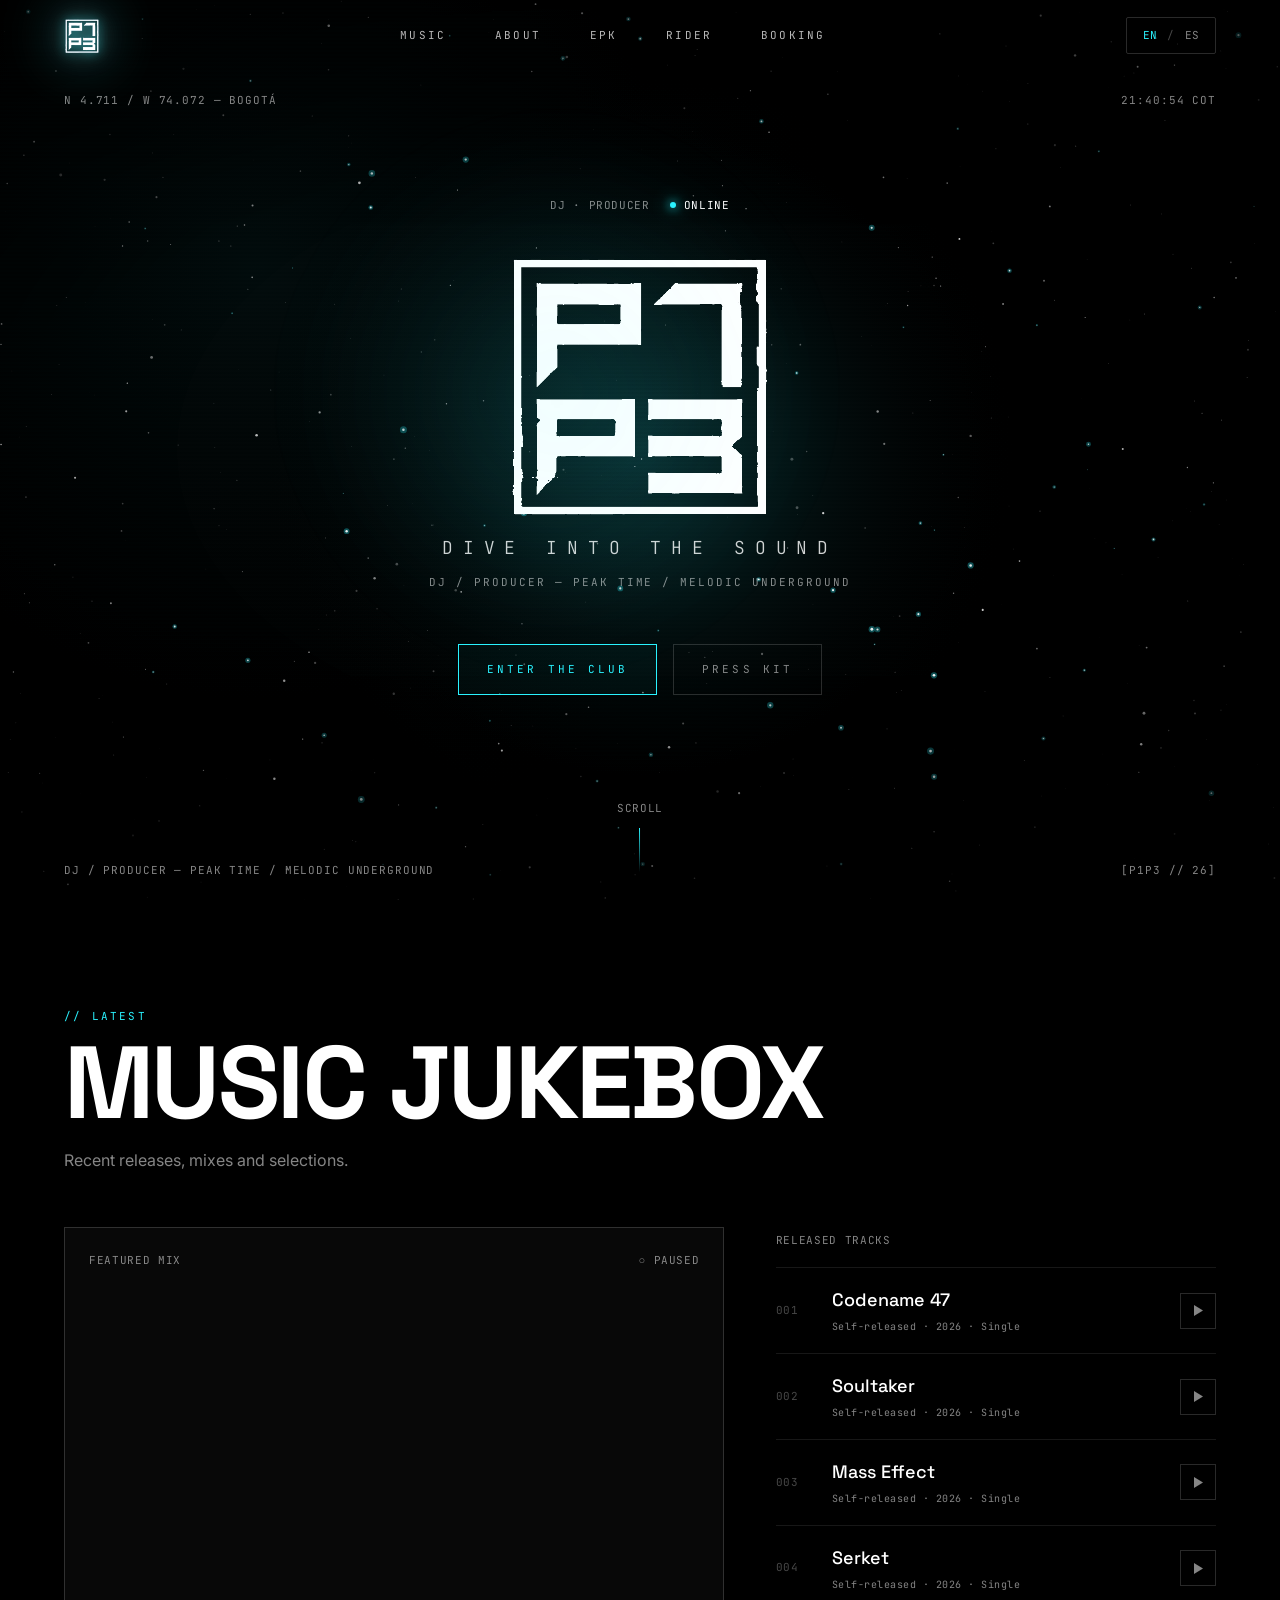
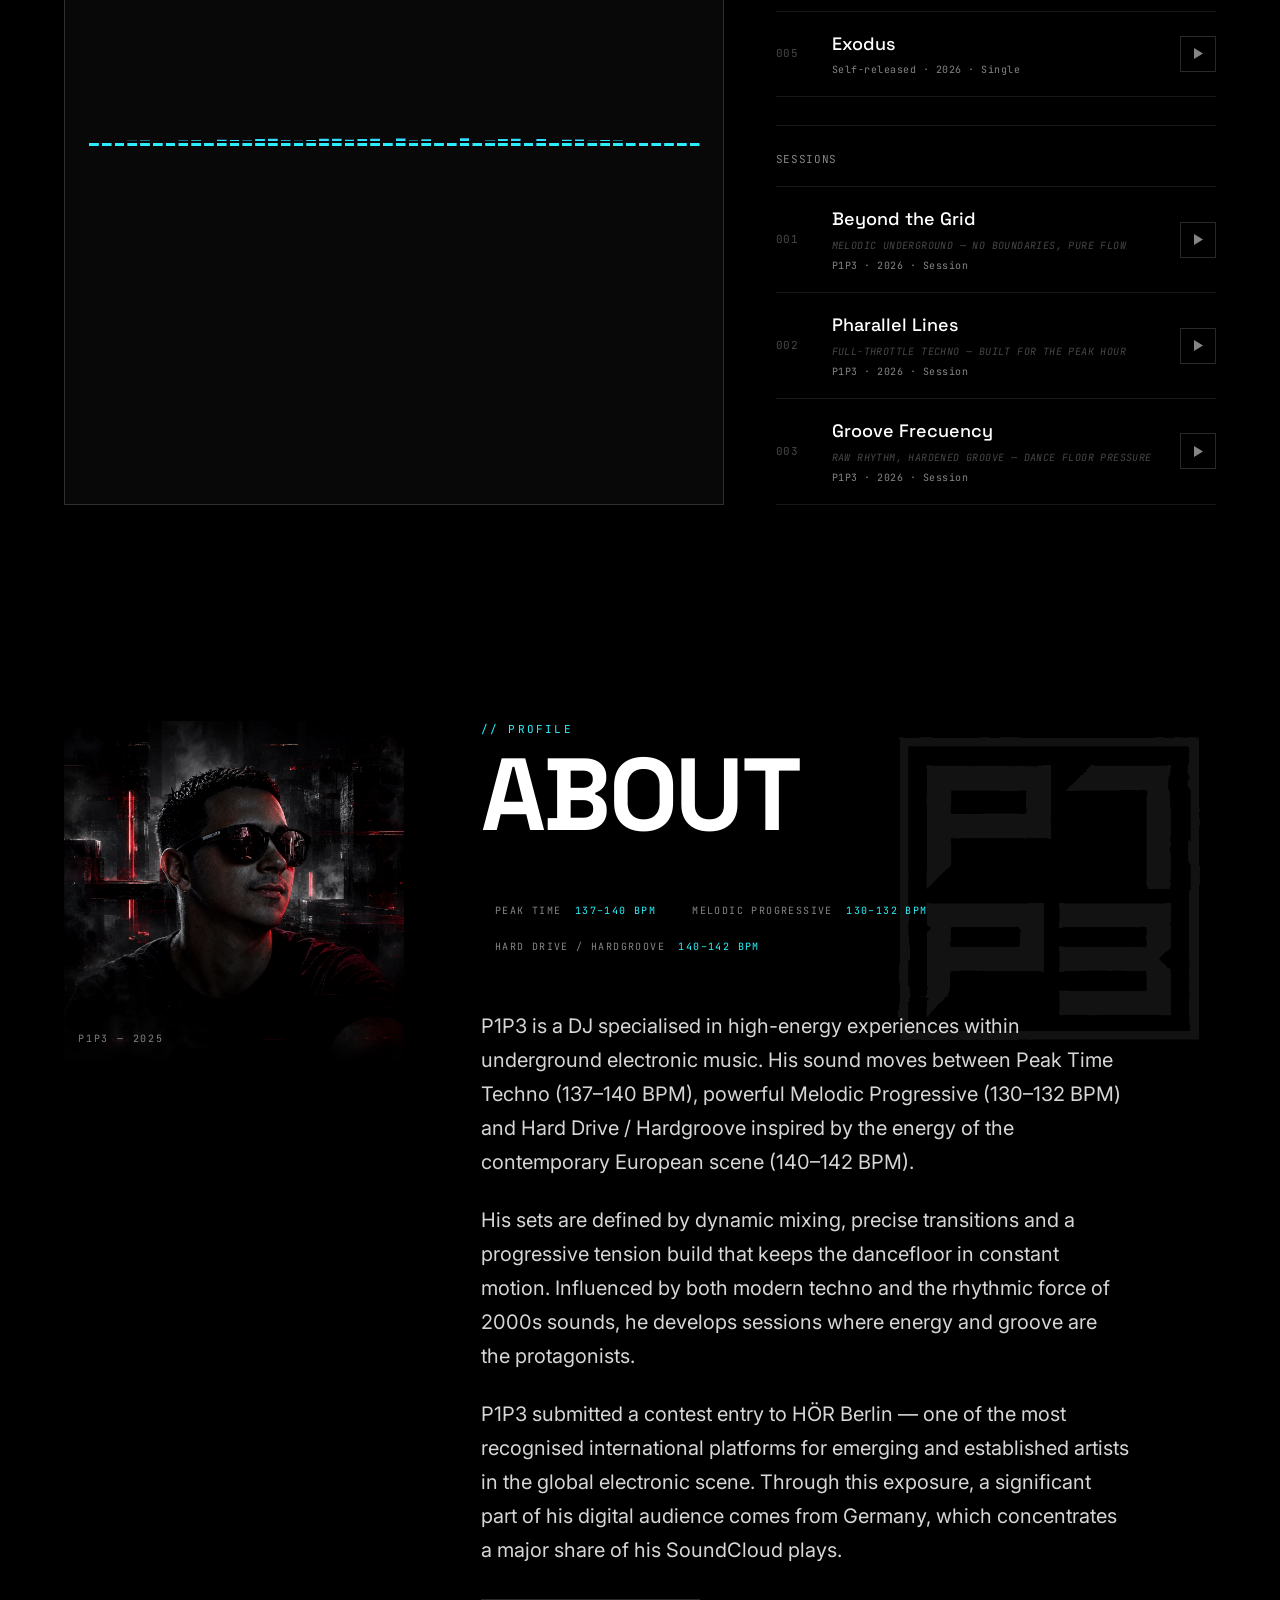
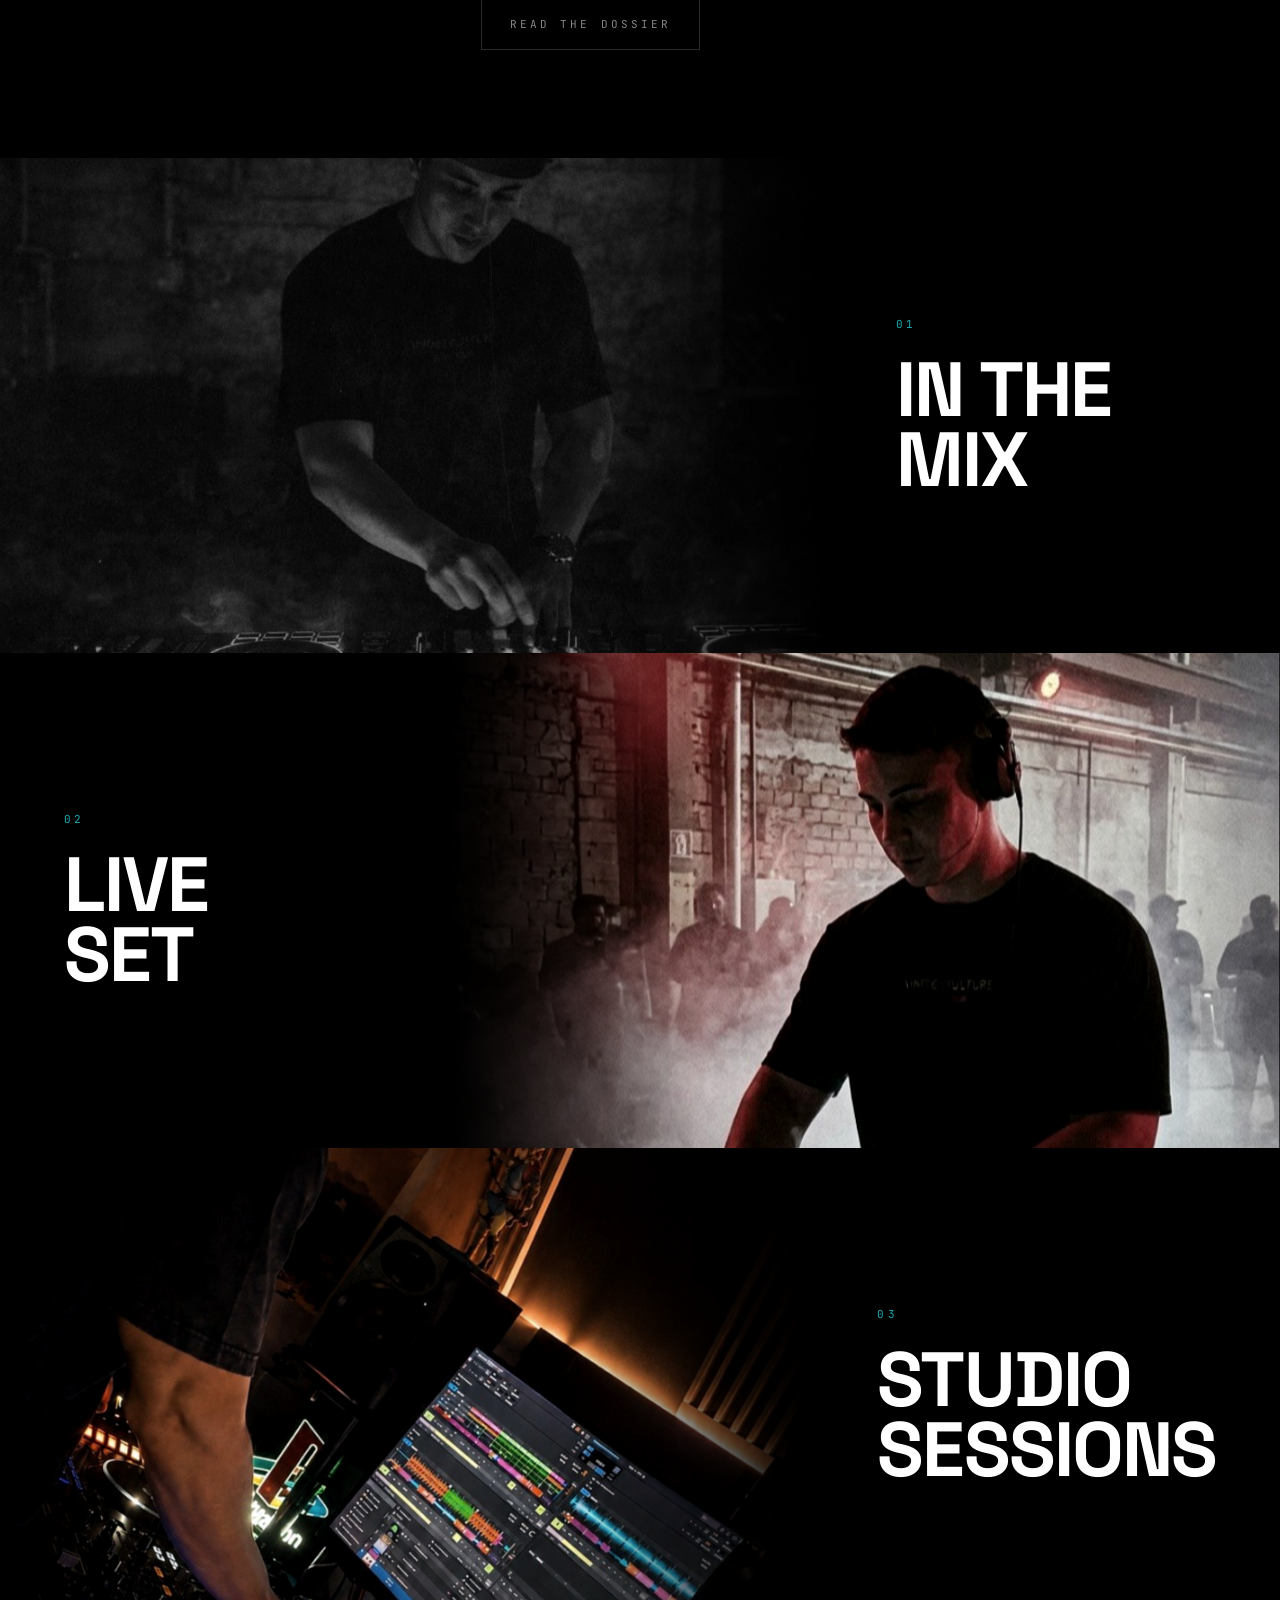
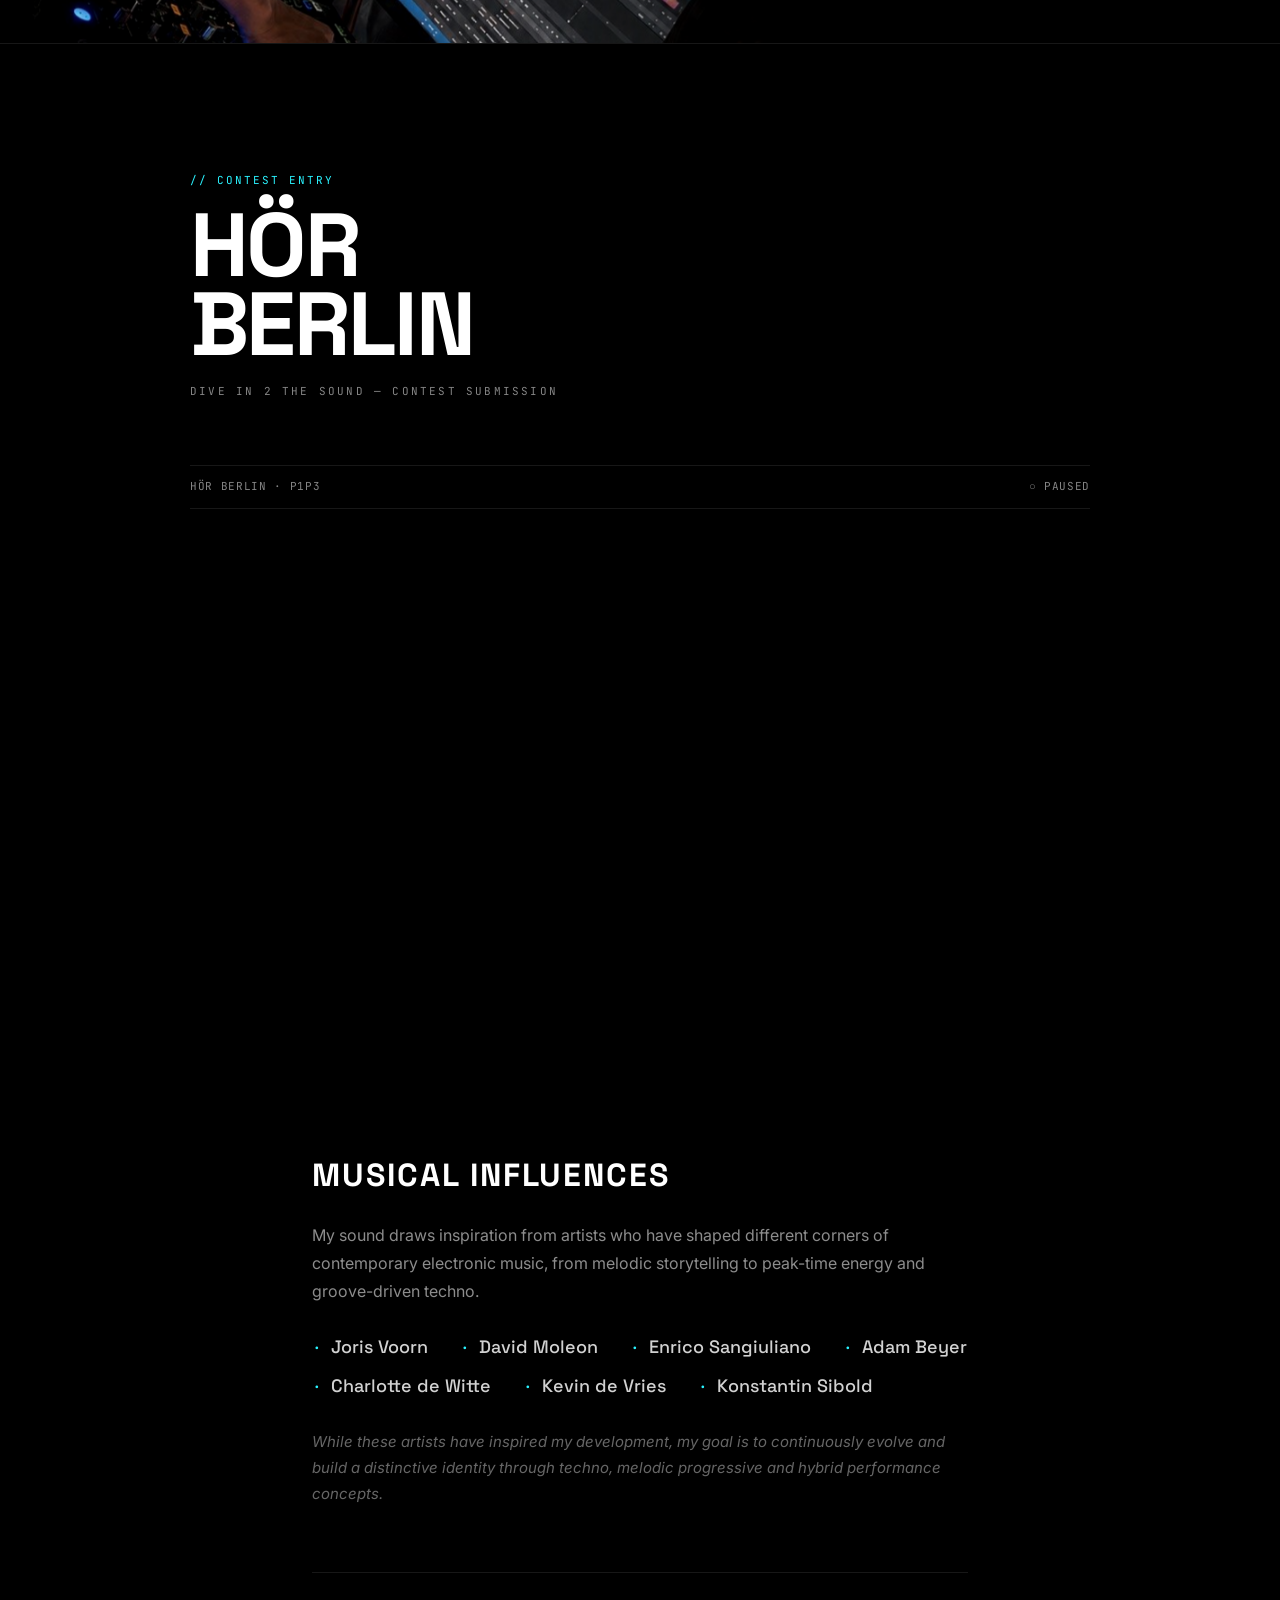
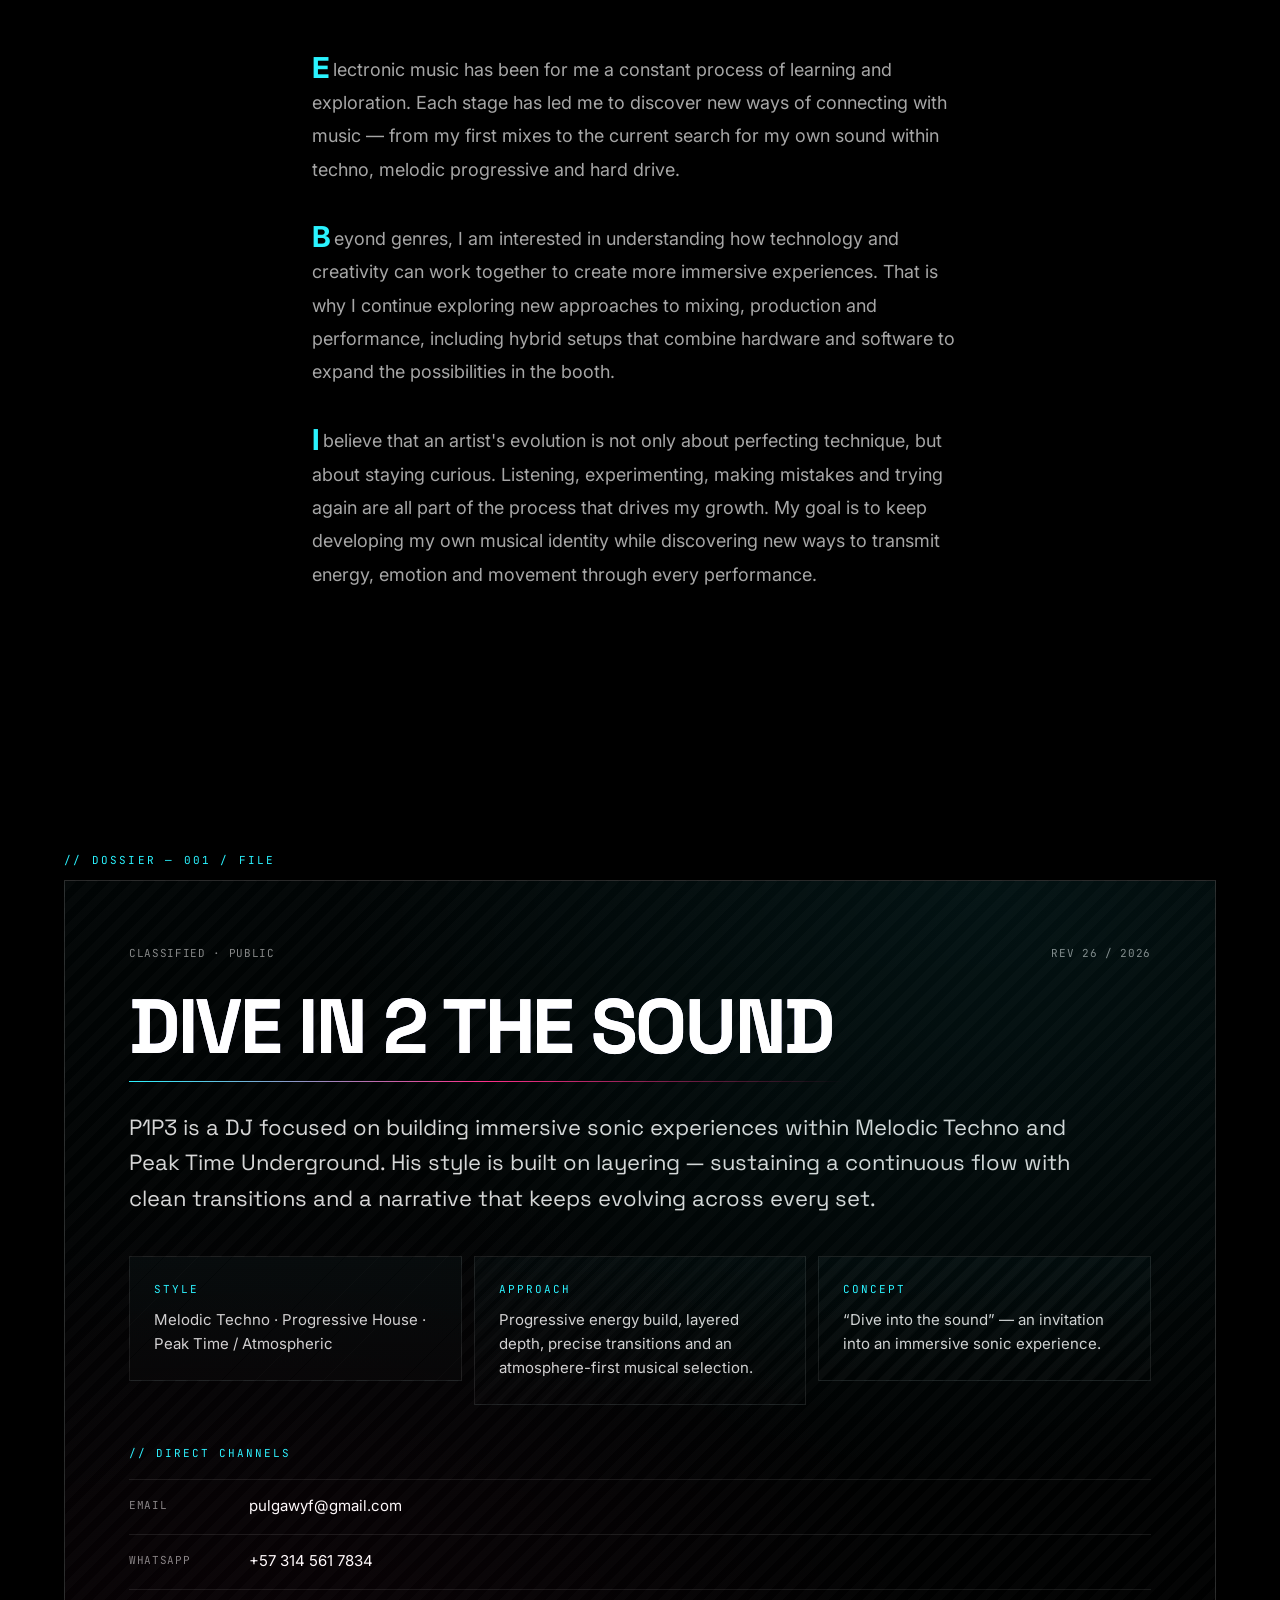
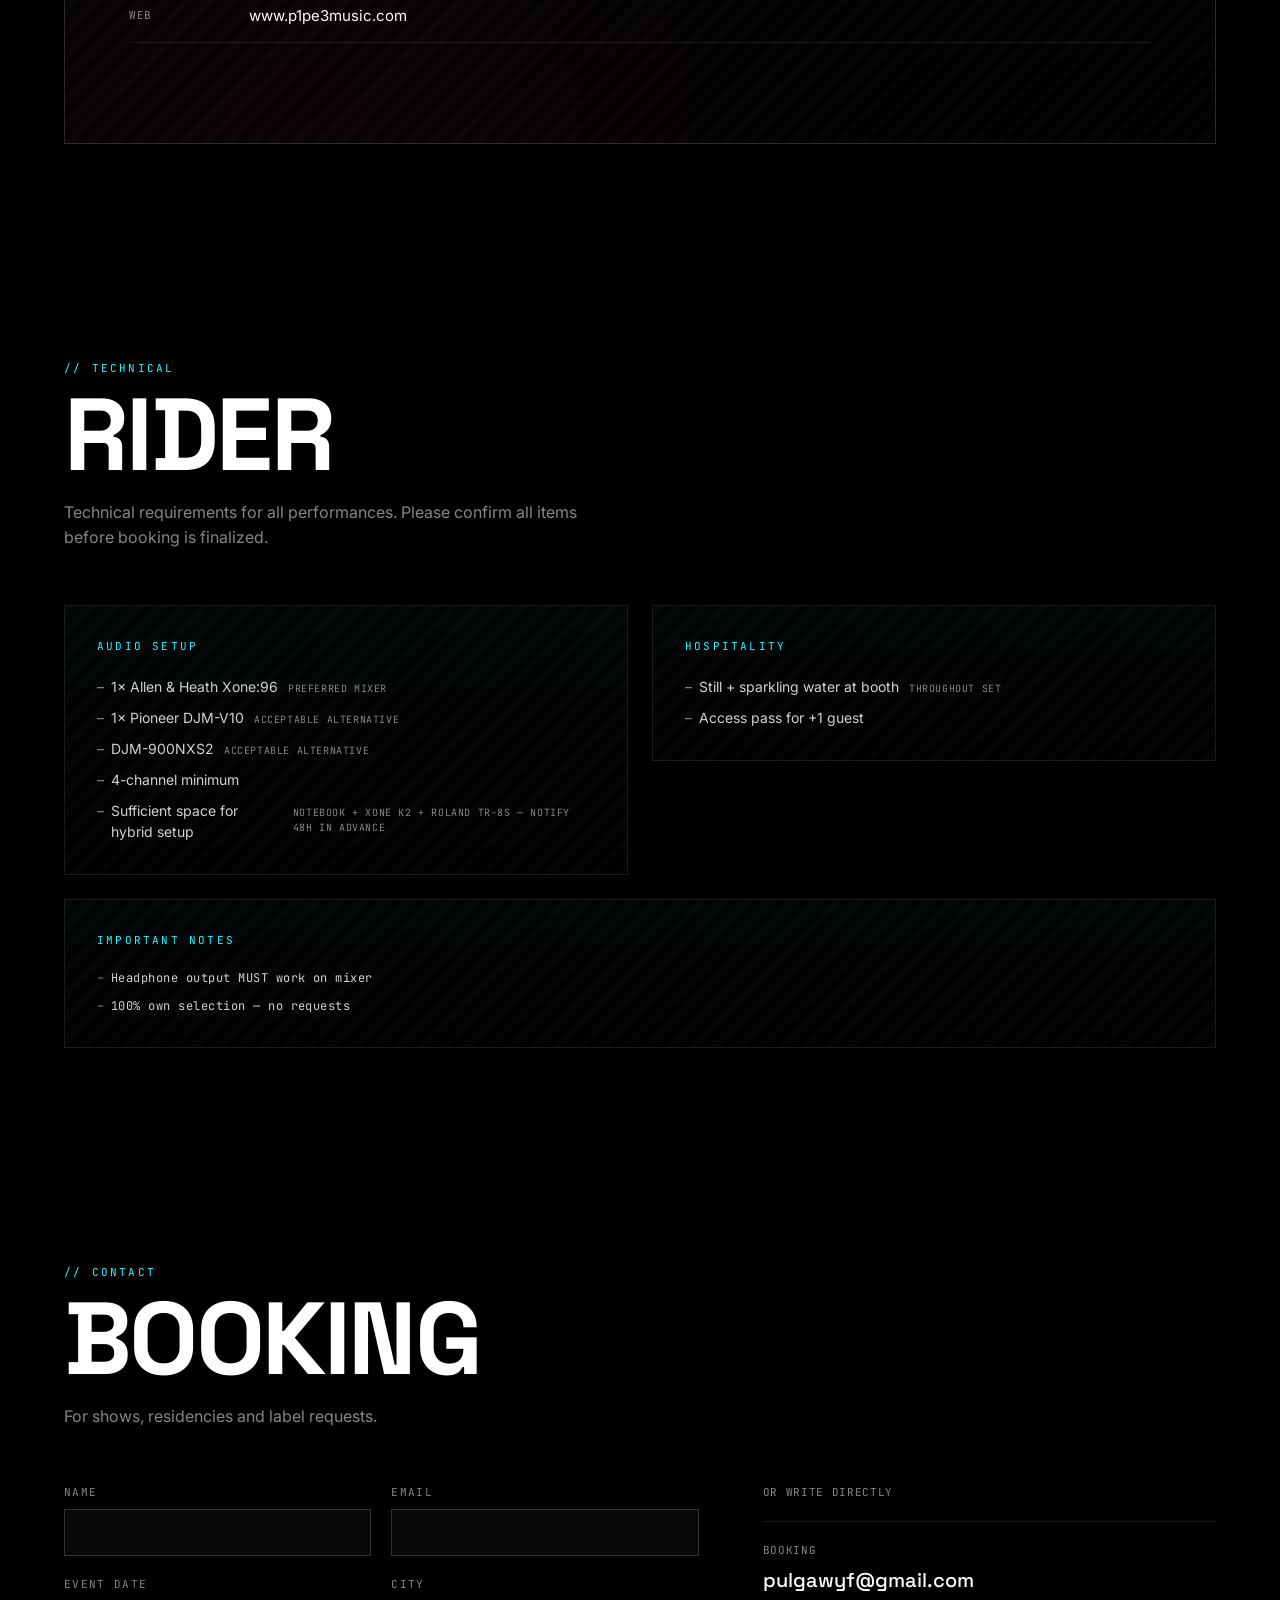
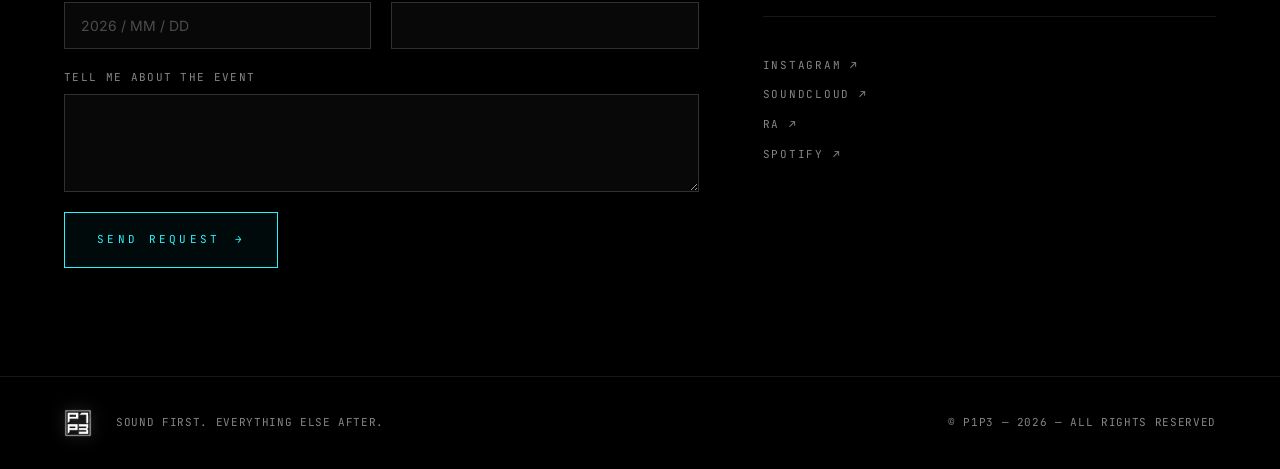
==== commit 0faa3777: "Add Instagram and Spotify links" ====
--- a/index.html
+++ b/index.html
@@ -484,10 +484,10 @@
             <span class="direct-email" id="booking-email">pulgawyf@gmail.com</span>
           </a>
           <div class="aside-socials">
-            <a href="#" class="social-link">INSTAGRAM ↗</a>
+            <a href="https://www.instagram.com/p1p3music" target="_blank" rel="noopener" class="social-link">INSTAGRAM ↗</a>
             <a href="https://soundcloud.com/pipe-778963801" target="_blank" rel="noopener" class="social-link">SOUNDCLOUD ↗</a>
             <a href="#" class="social-link">RA ↗</a>
-            <a href="#" class="social-link">SPOTIFY ↗</a>
+            <a href="https://open.spotify.com/artist/2ihF9MPjlqrJknwHDWohOV" target="_blank" rel="noopener" class="social-link">SPOTIFY ↗</a>
           </div>
         </aside>
       </div>
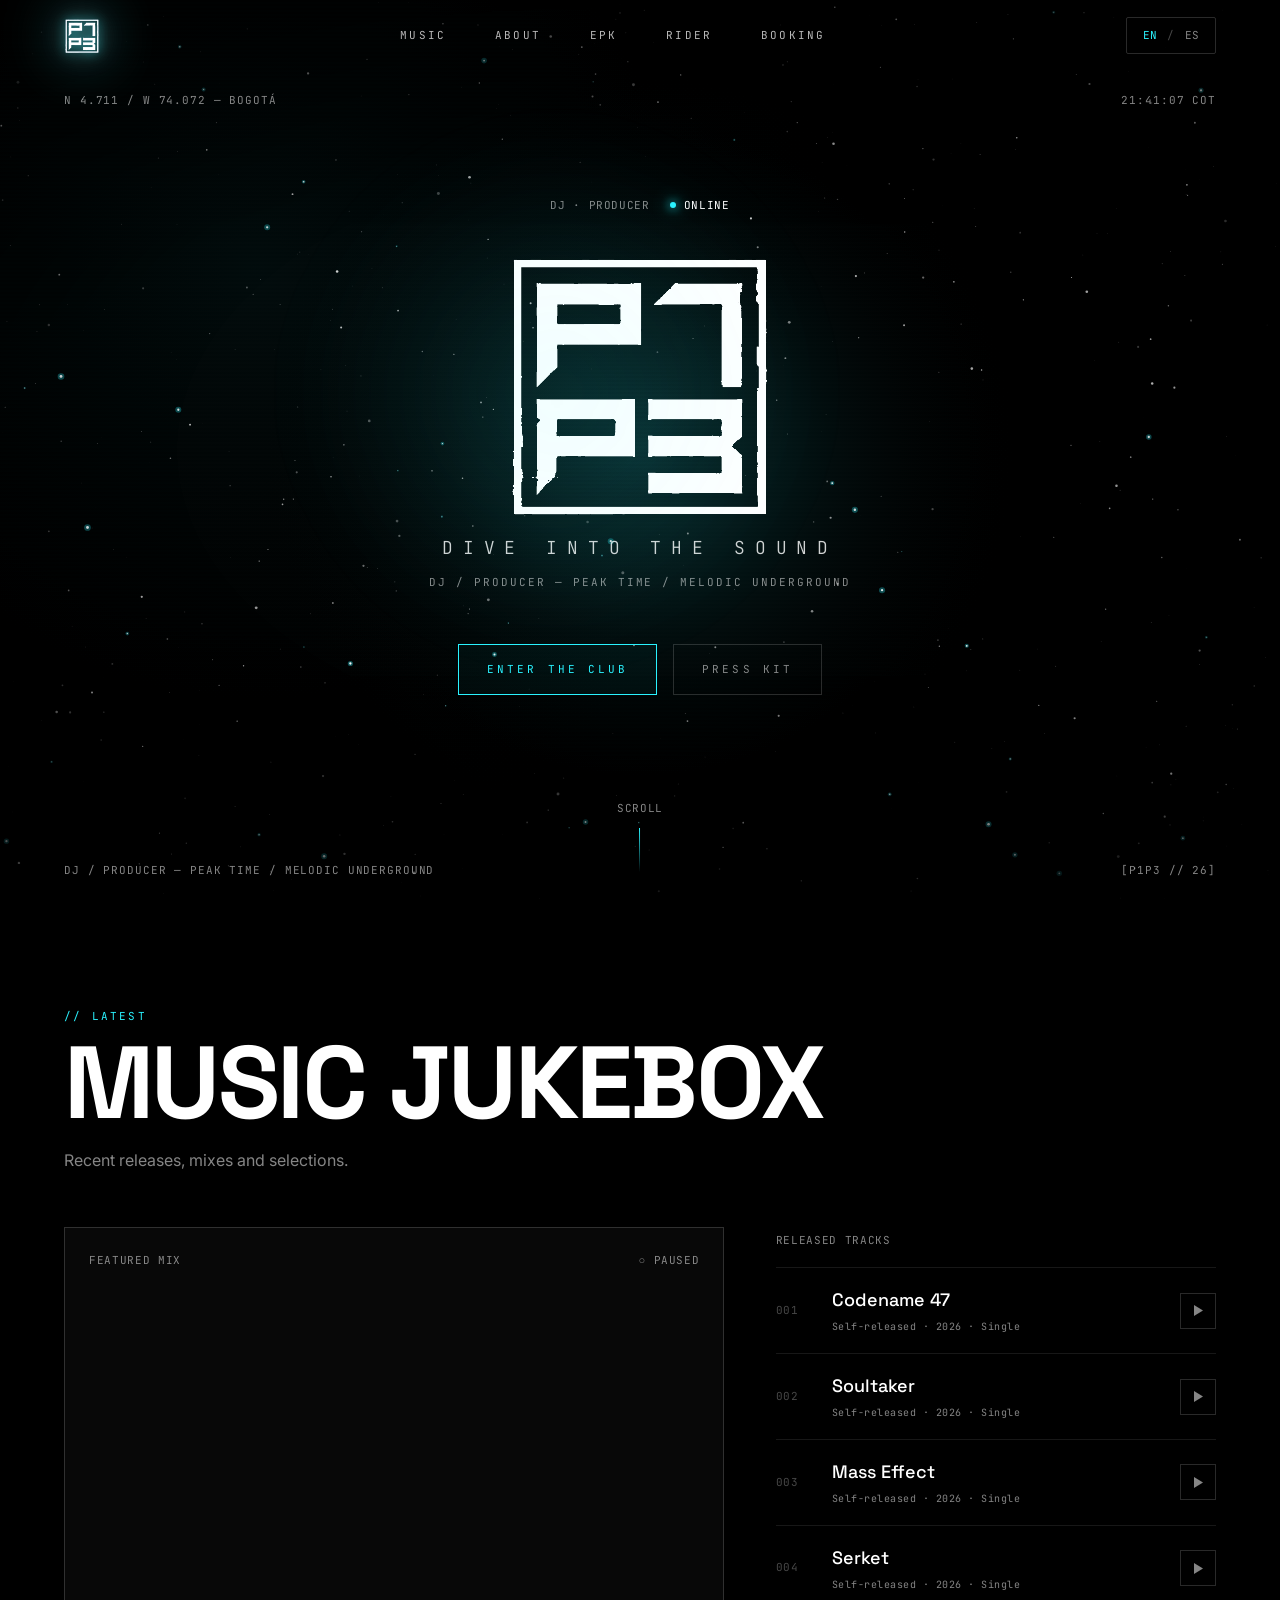
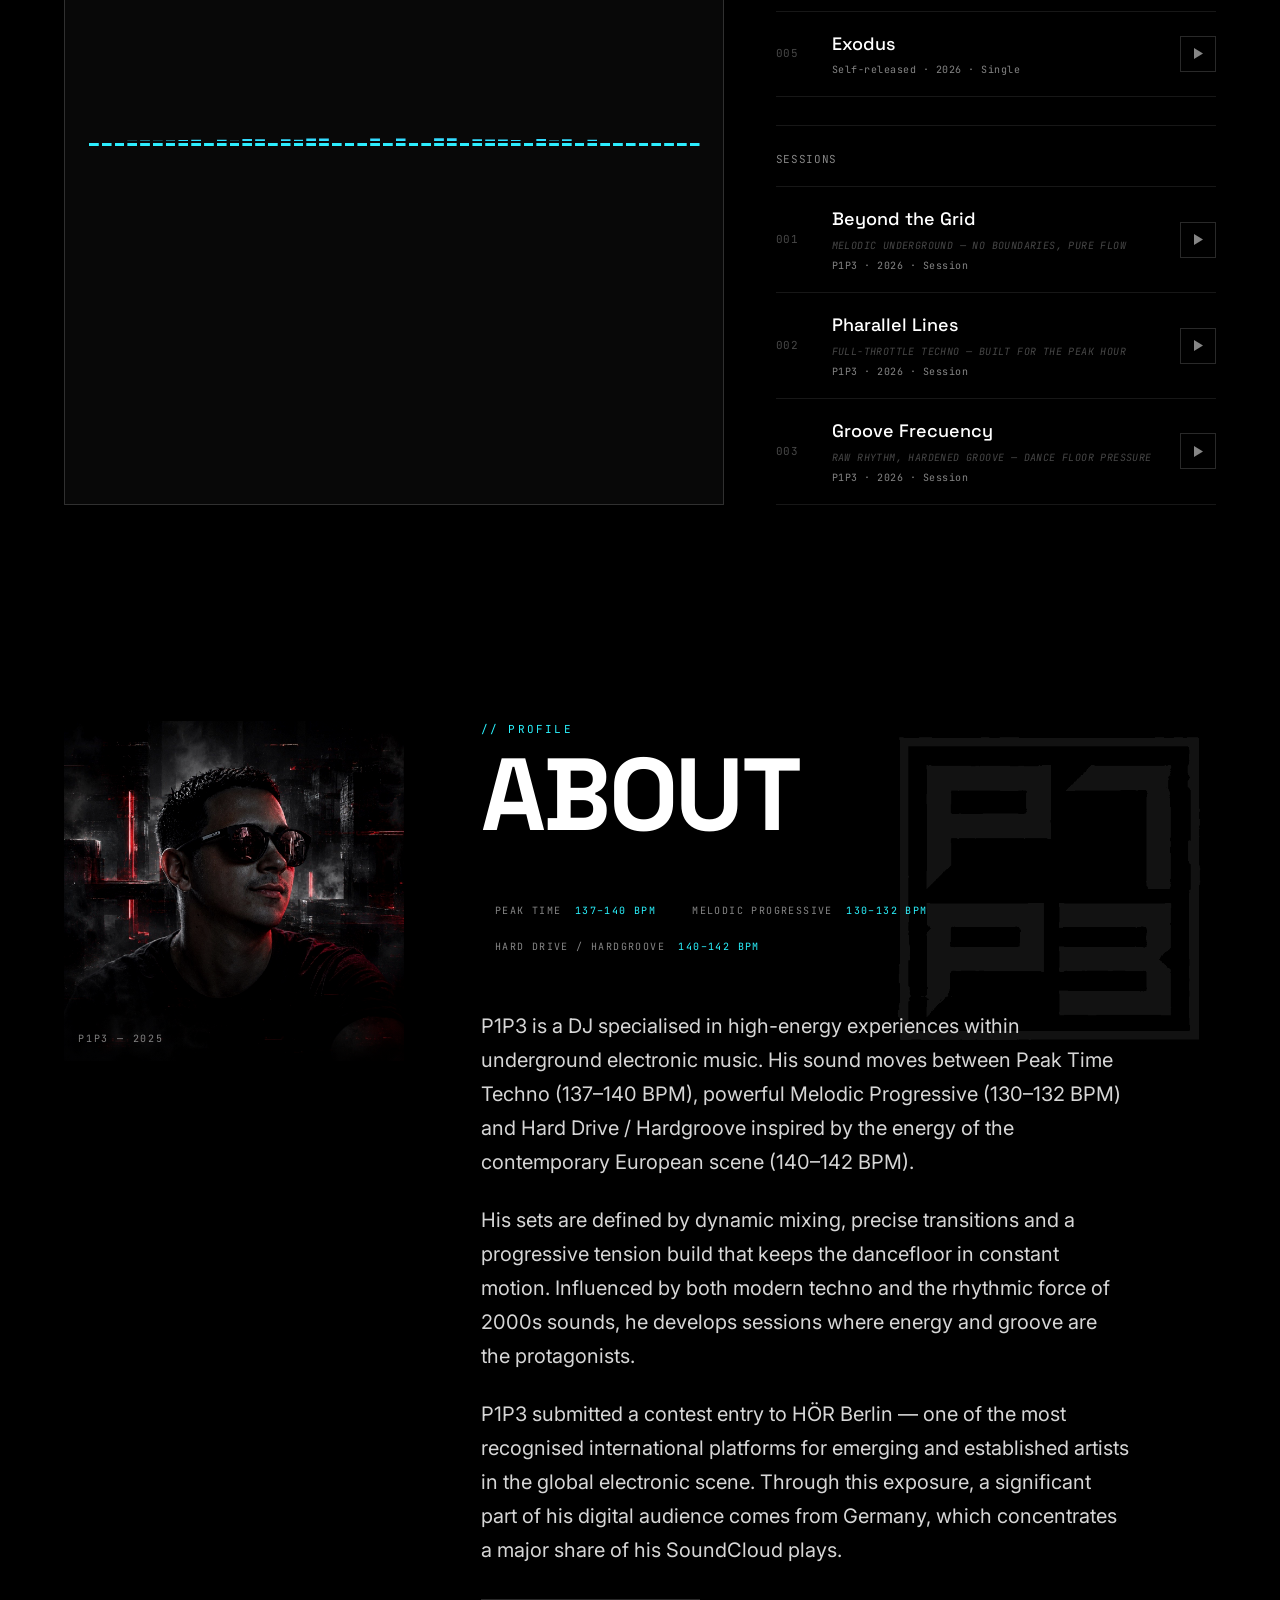
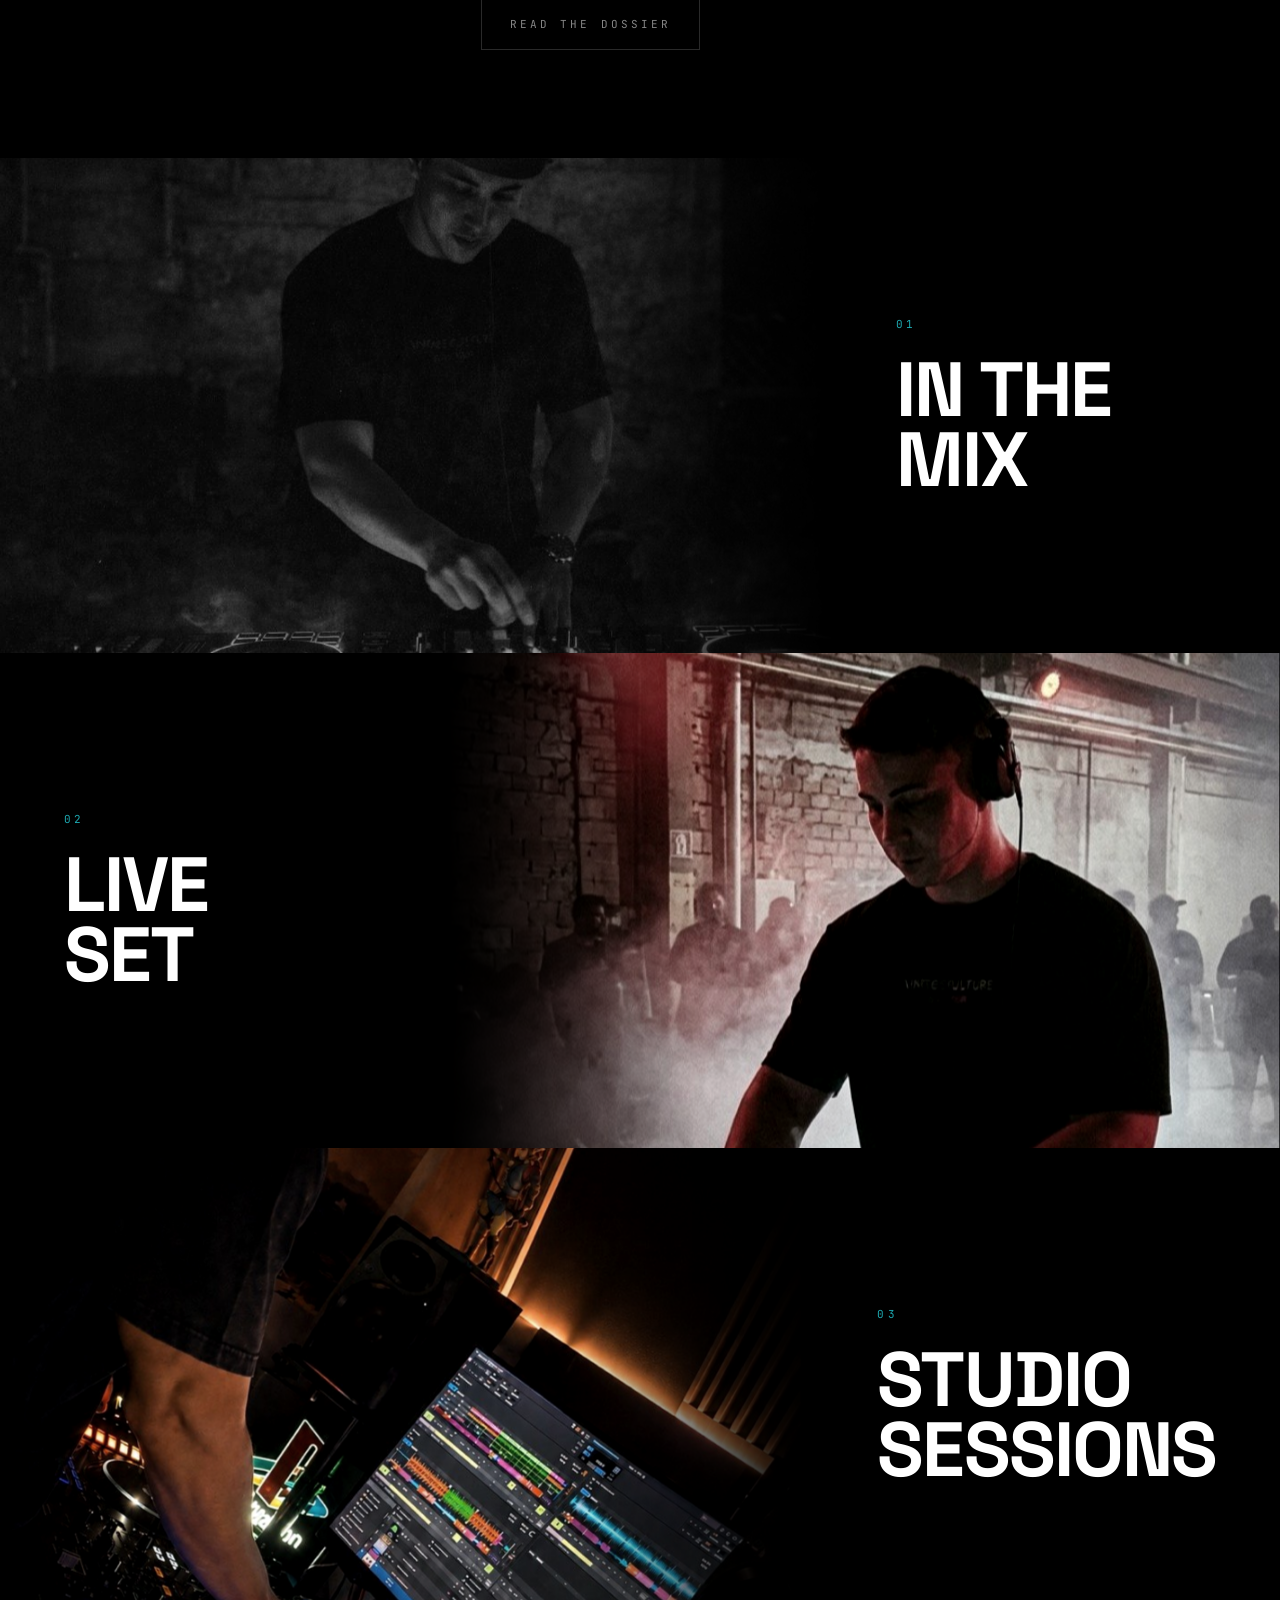
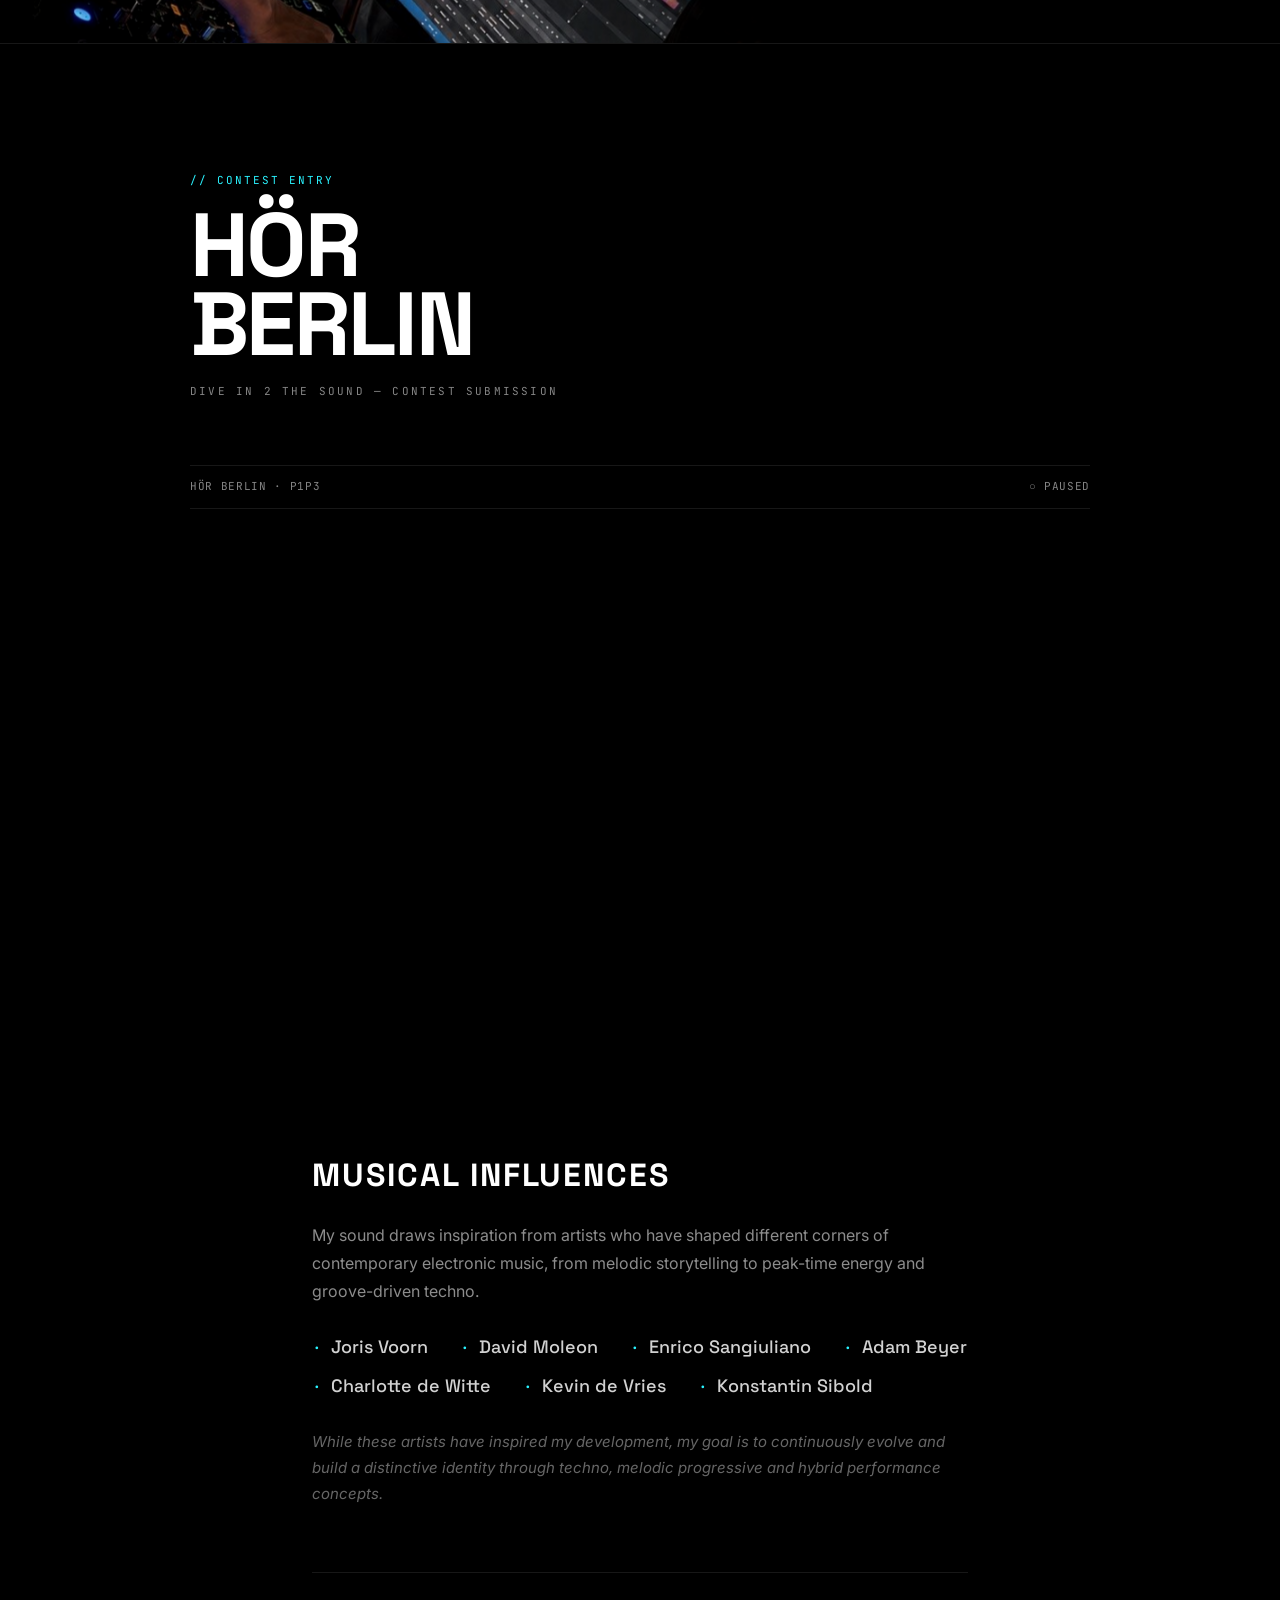
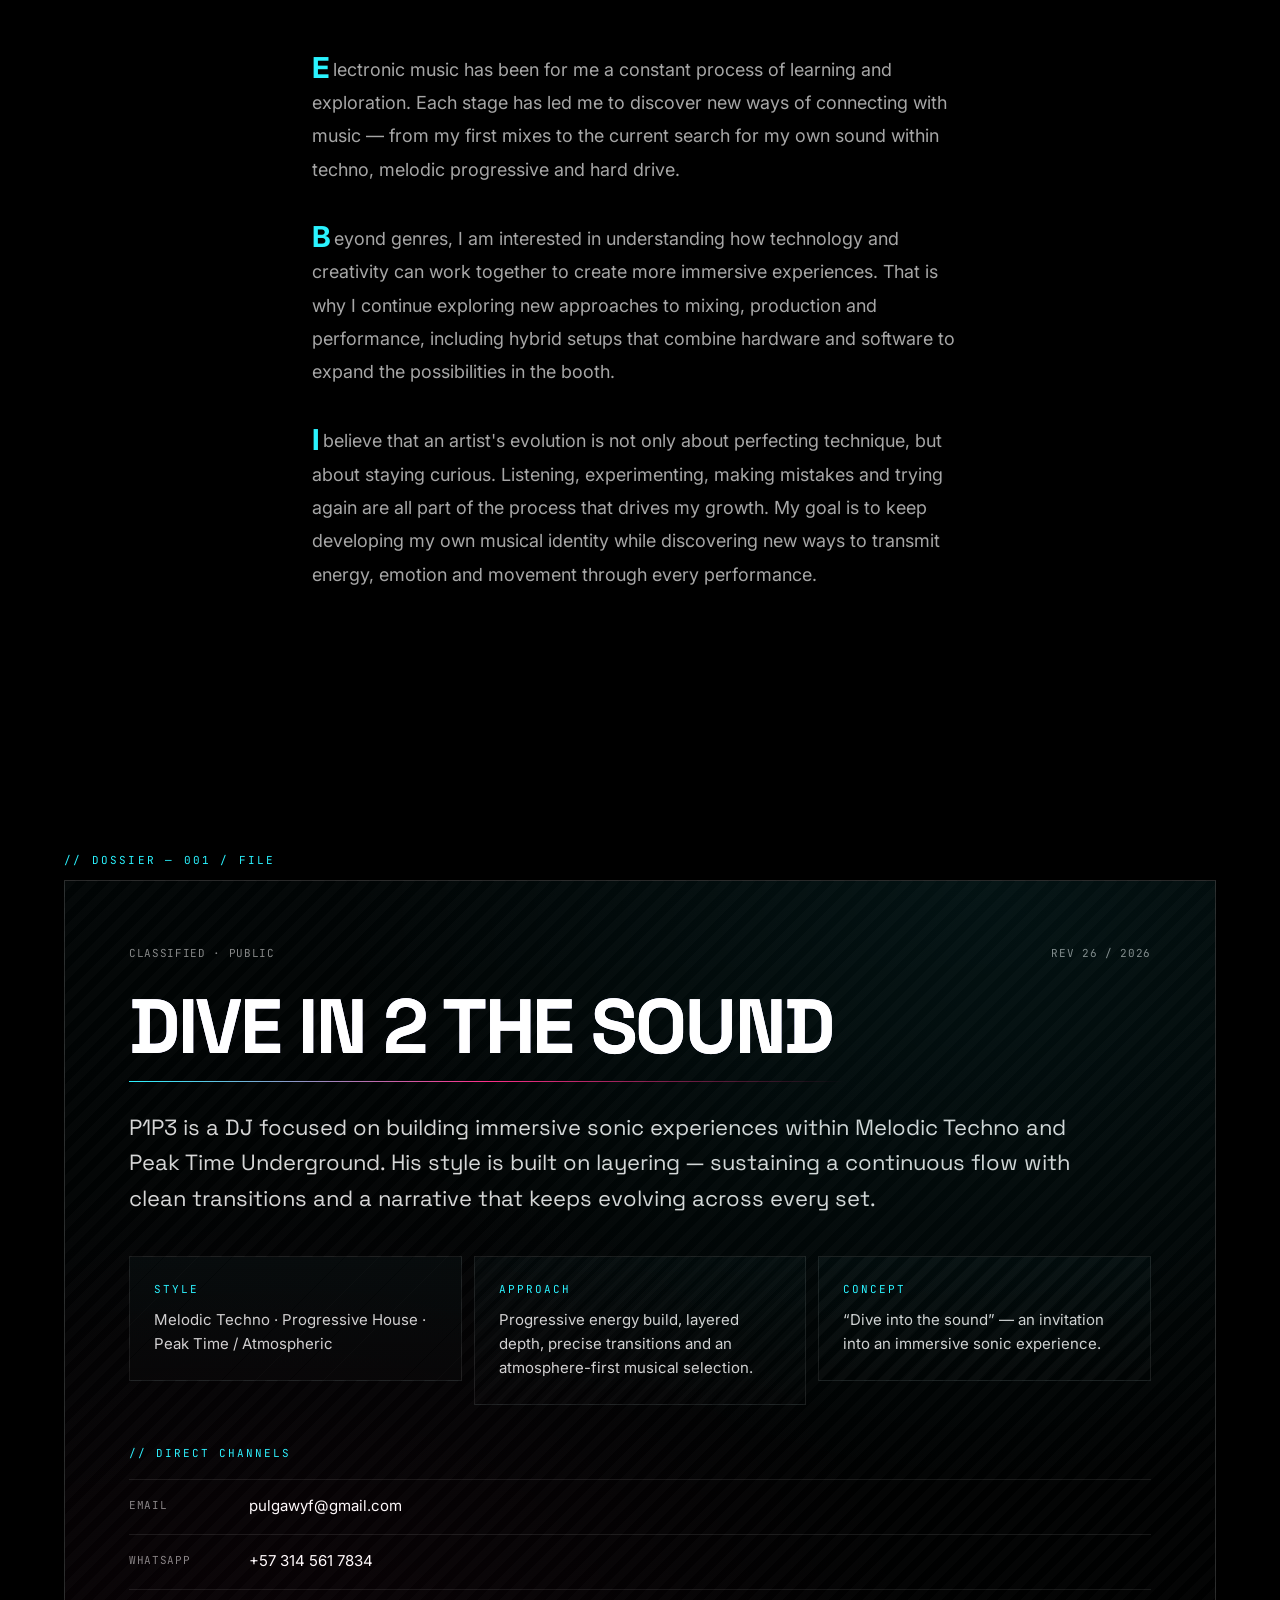
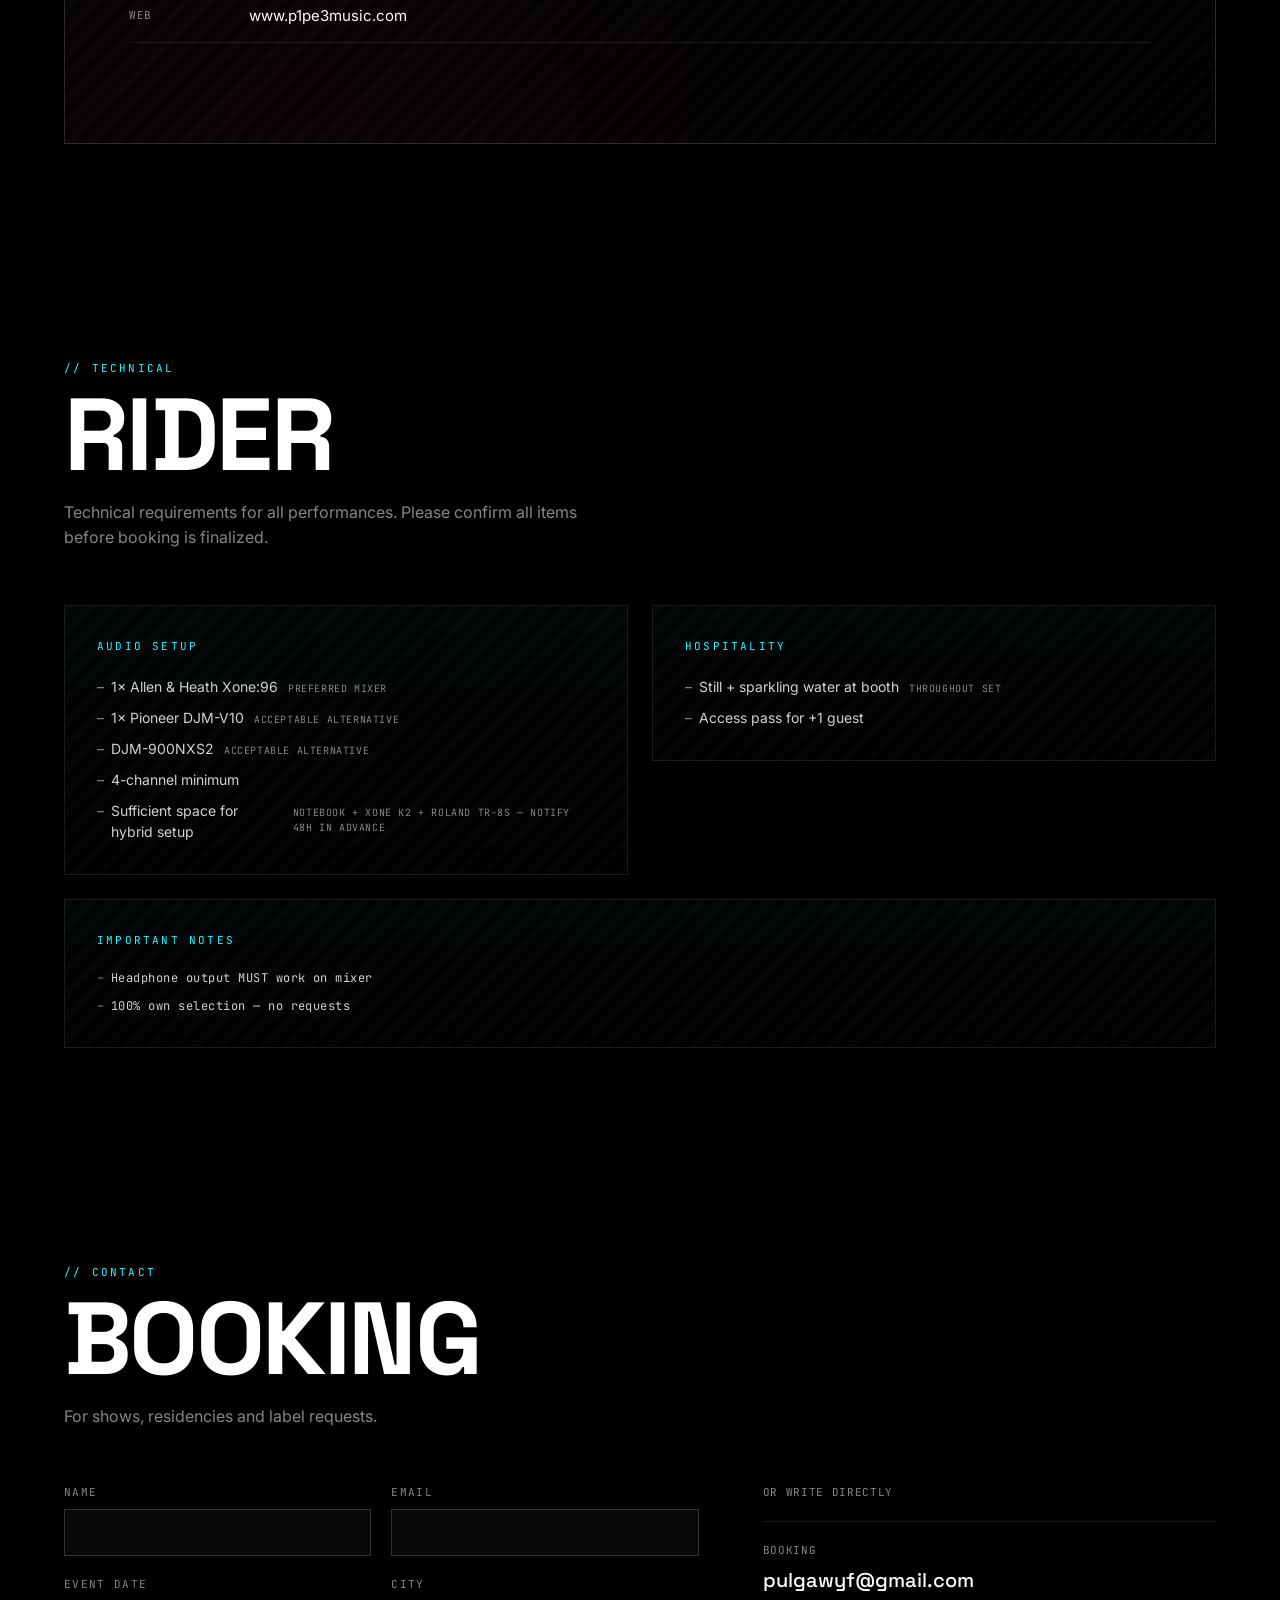
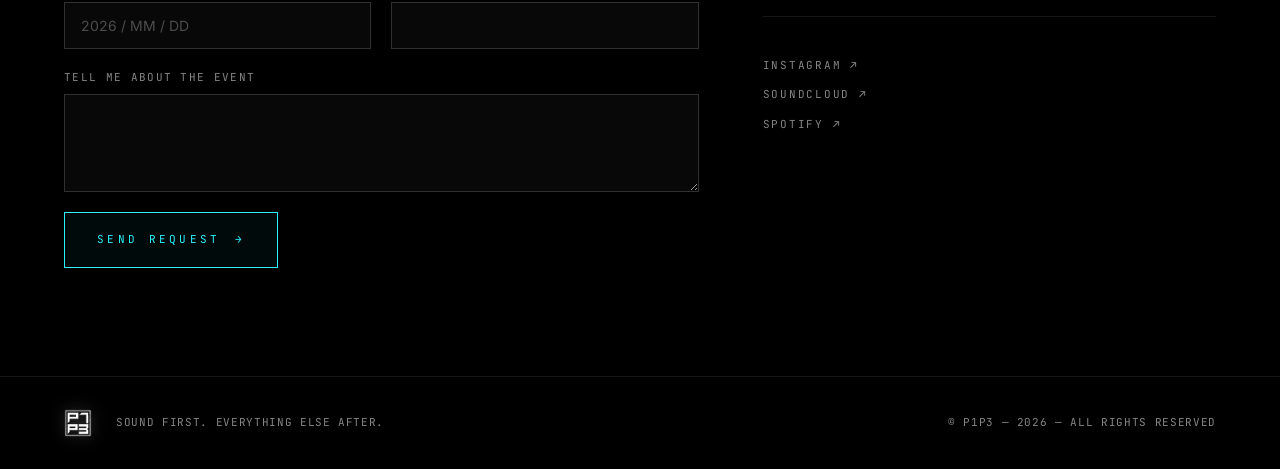
==== commit 941fc740: "Add Google Analytics" ====
--- a/index.html
+++ b/index.html
@@ -12,6 +12,15 @@
   <meta name="twitter:card" content="summary_large_image" />
 
   <link rel="icon" type="image/jpeg" href="assets/favicon.jpg" />
+
+  <!-- Google Analytics -->
+  <script async src="https://www.googletagmanager.com/gtag/js?id=G-VWQLJXHLVN"></script>
+  <script>
+    window.dataLayer = window.dataLayer || [];
+    function gtag(){dataLayer.push(arguments);}
+    gtag('js', new Date());
+    gtag('config', 'G-VWQLJXHLVN');
+  </script>
   <link rel="preconnect" href="https://fonts.googleapis.com" />
   <link rel="preconnect" href="https://fonts.gstatic.com" crossorigin />
   <link href="https://fonts.googleapis.com/css2?family=Space+Grotesk:wght@400;500;600;700&family=JetBrains+Mono:wght@300;400;500&family=Inter:wght@400;500&display=swap" rel="stylesheet" />
@@ -486,7 +495,6 @@
           <div class="aside-socials">
             <a href="https://www.instagram.com/p1p3music" target="_blank" rel="noopener" class="social-link">INSTAGRAM ↗</a>
             <a href="https://soundcloud.com/pipe-778963801" target="_blank" rel="noopener" class="social-link">SOUNDCLOUD ↗</a>
-            <a href="#" class="social-link">RA ↗</a>
             <a href="https://open.spotify.com/artist/2ihF9MPjlqrJknwHDWohOV" target="_blank" rel="noopener" class="social-link">SPOTIFY ↗</a>
           </div>
         </aside>
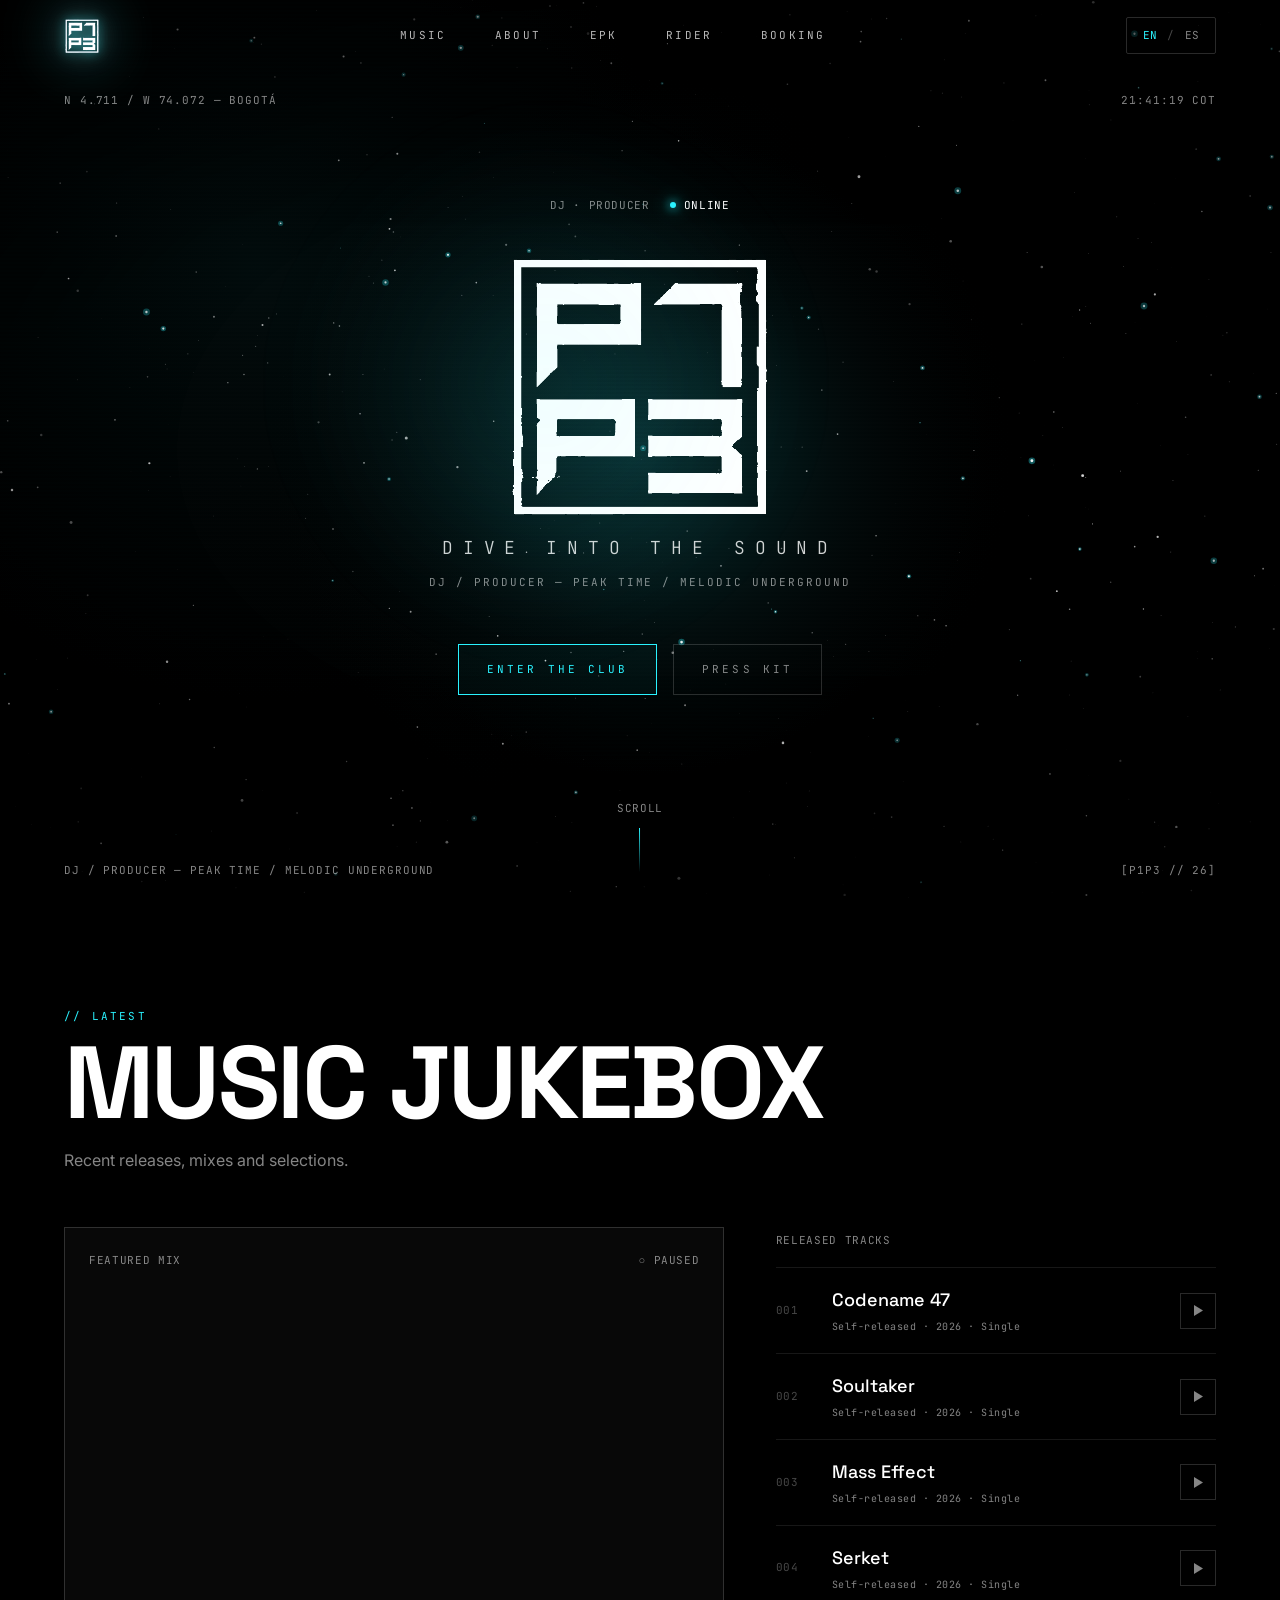
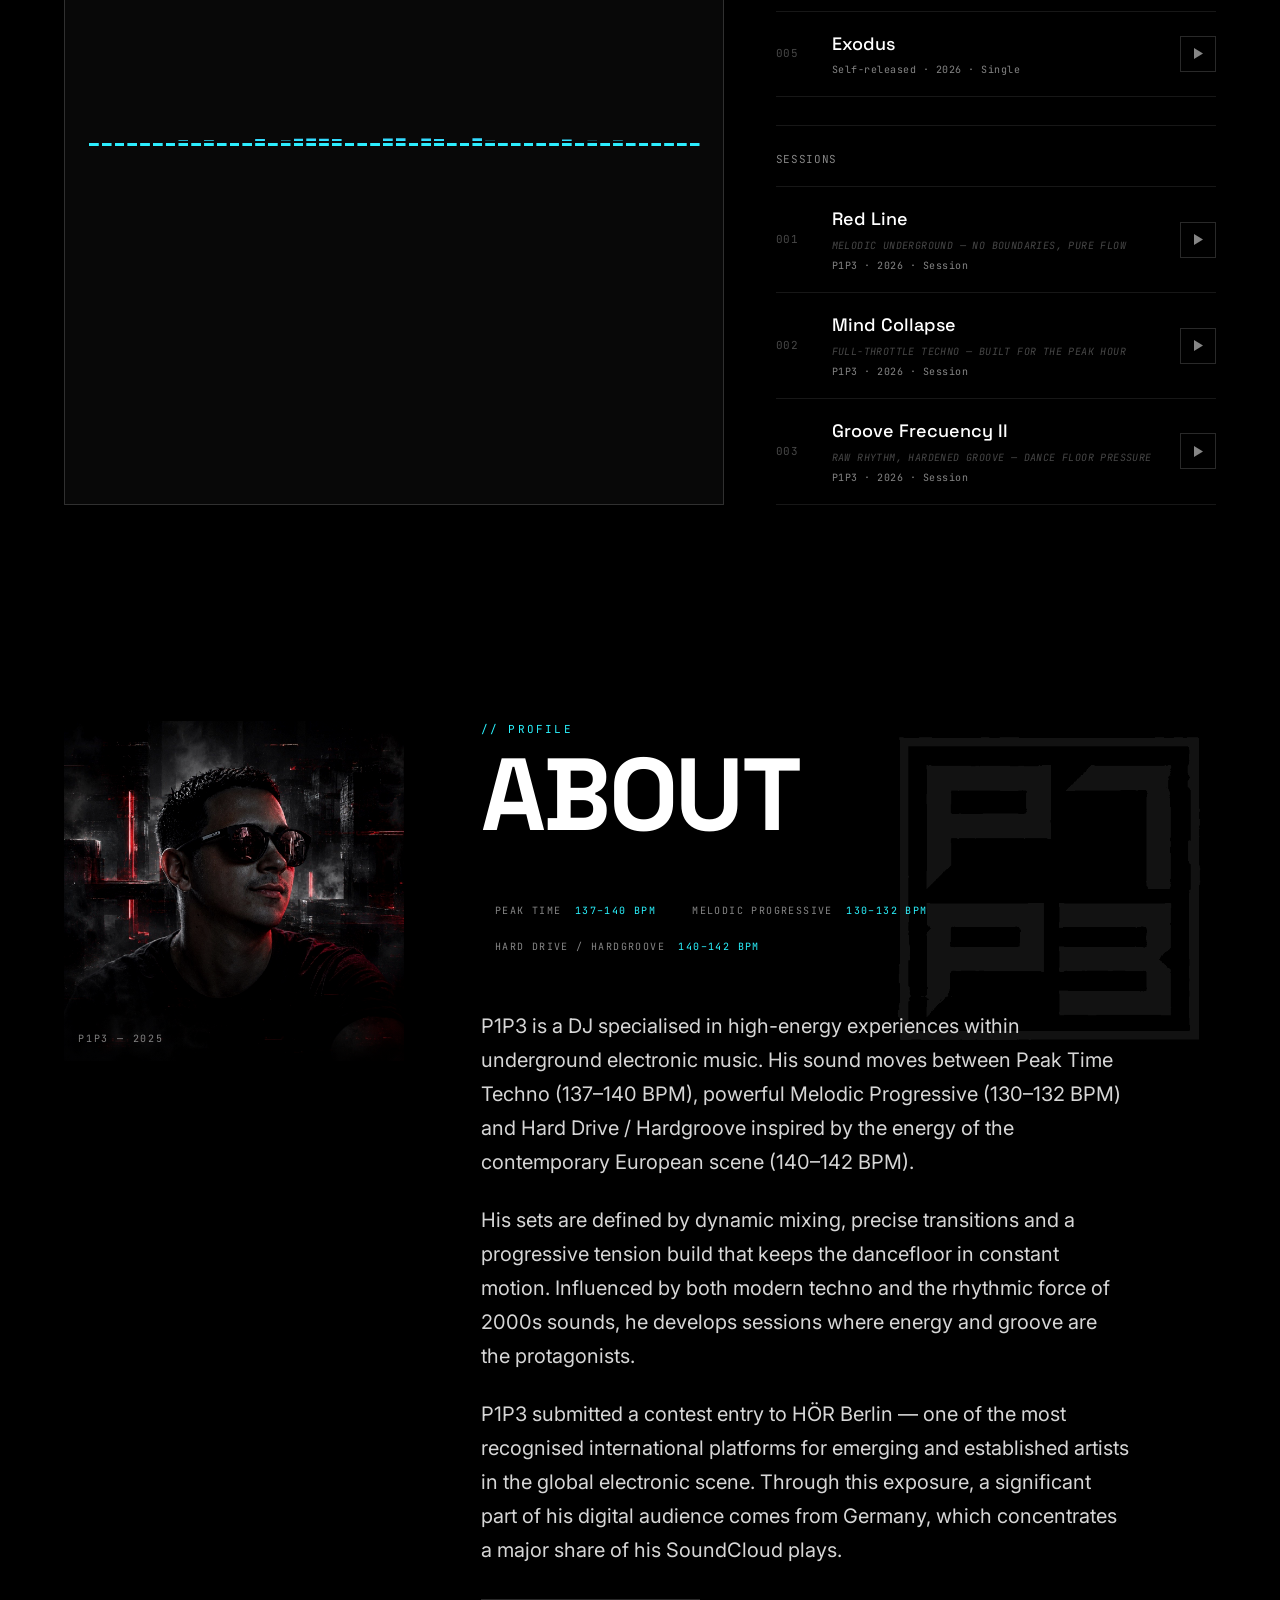
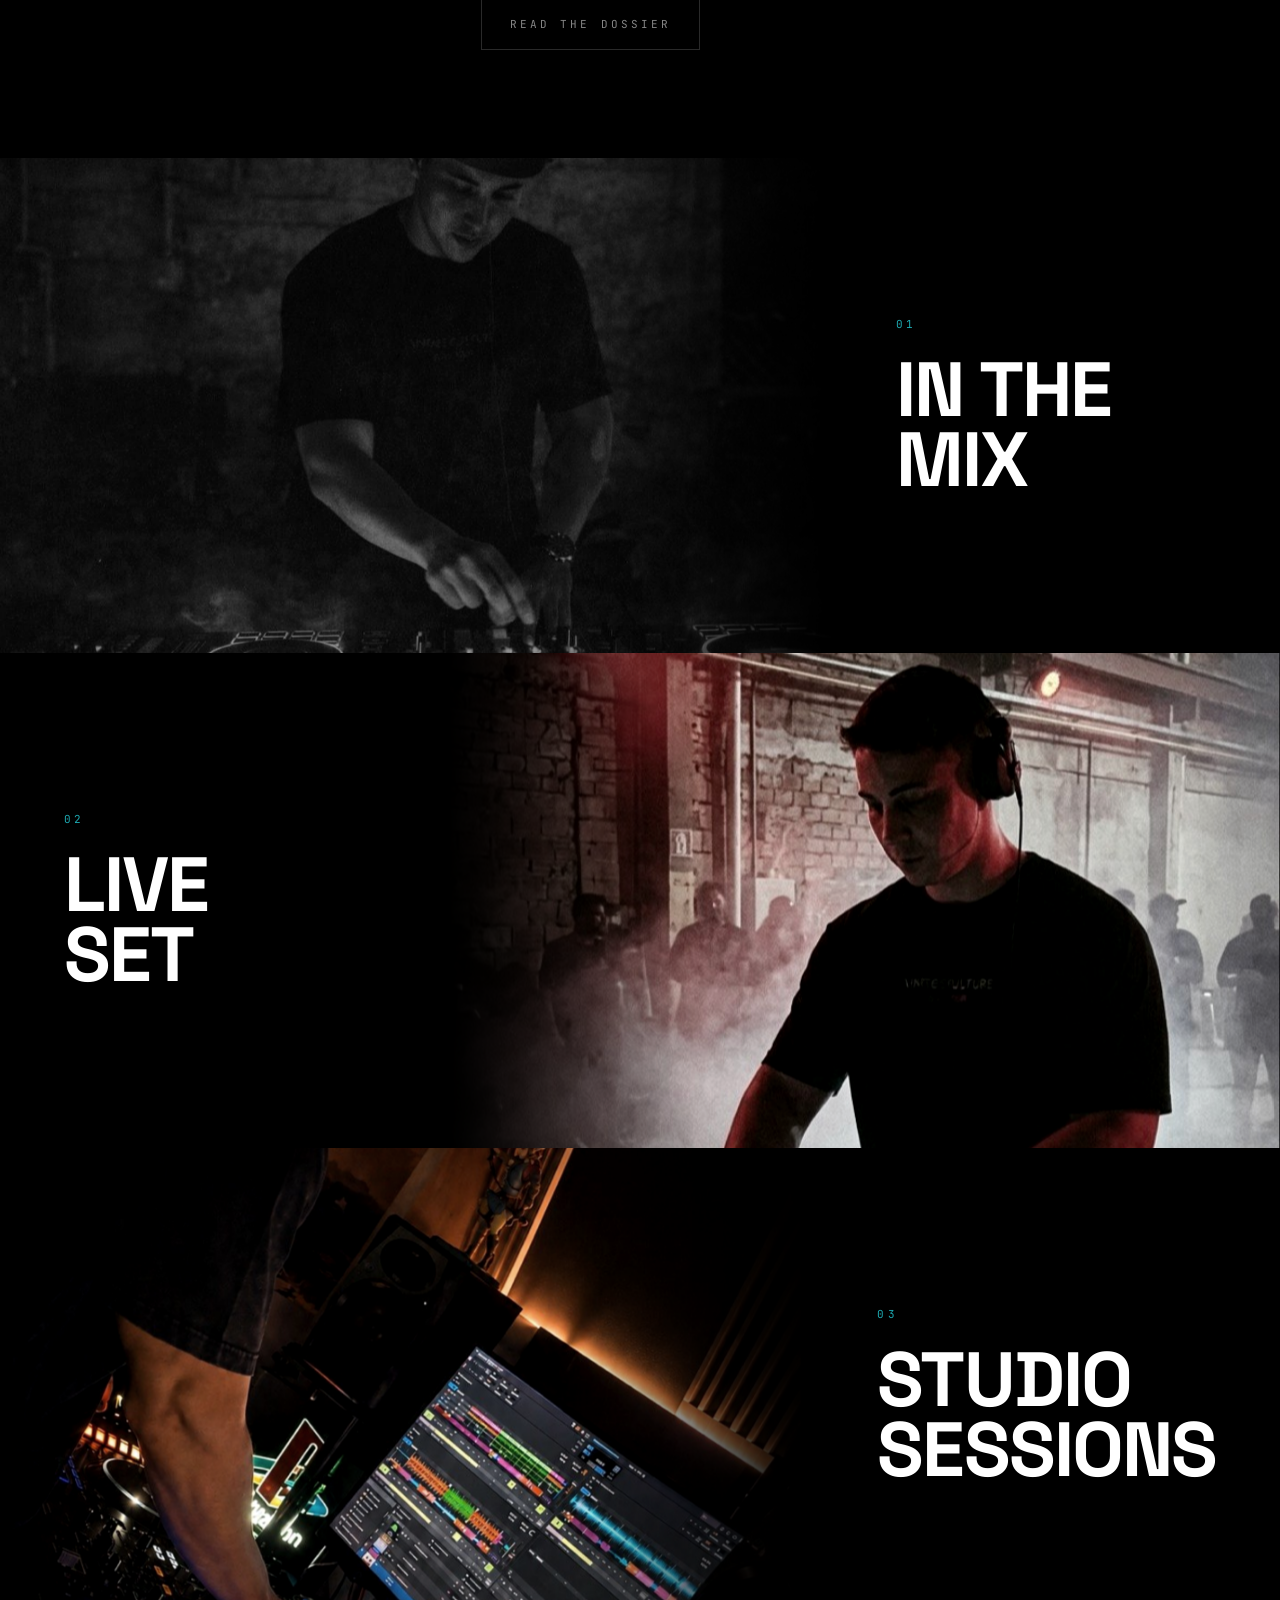
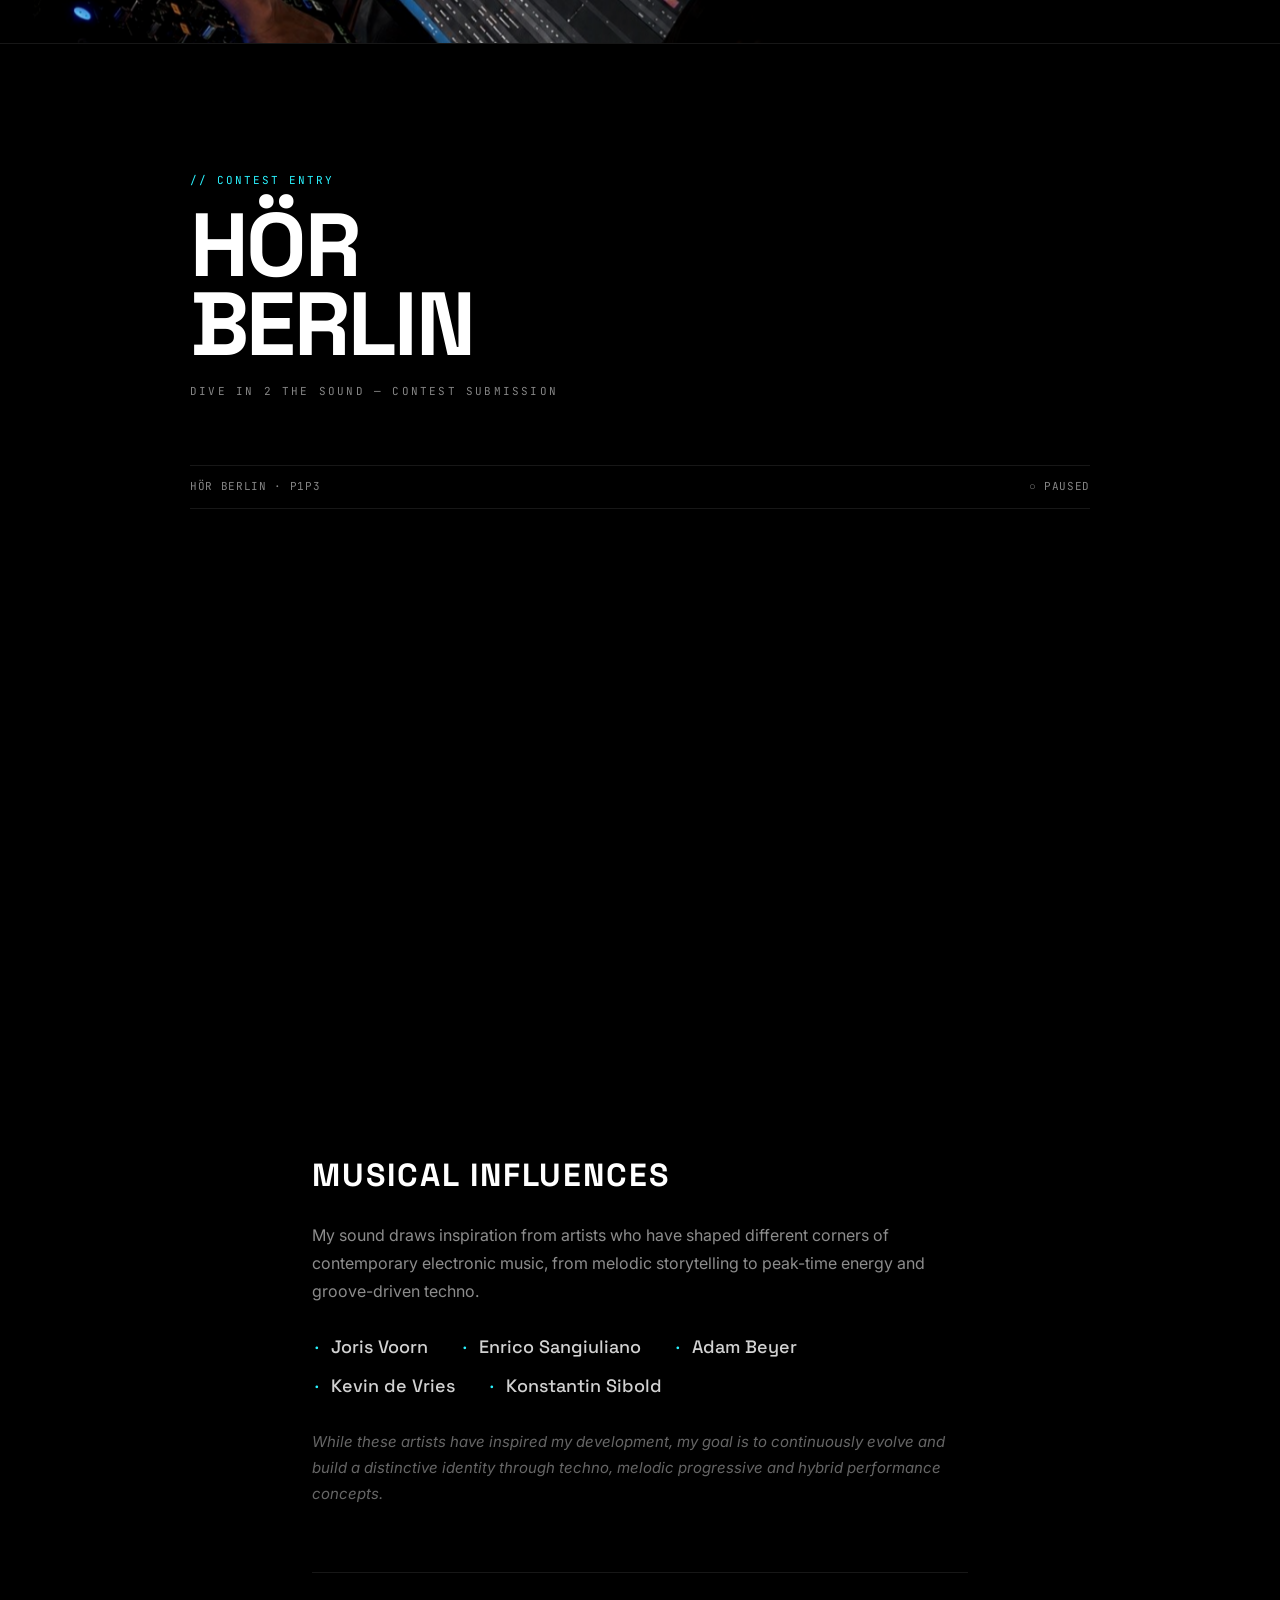
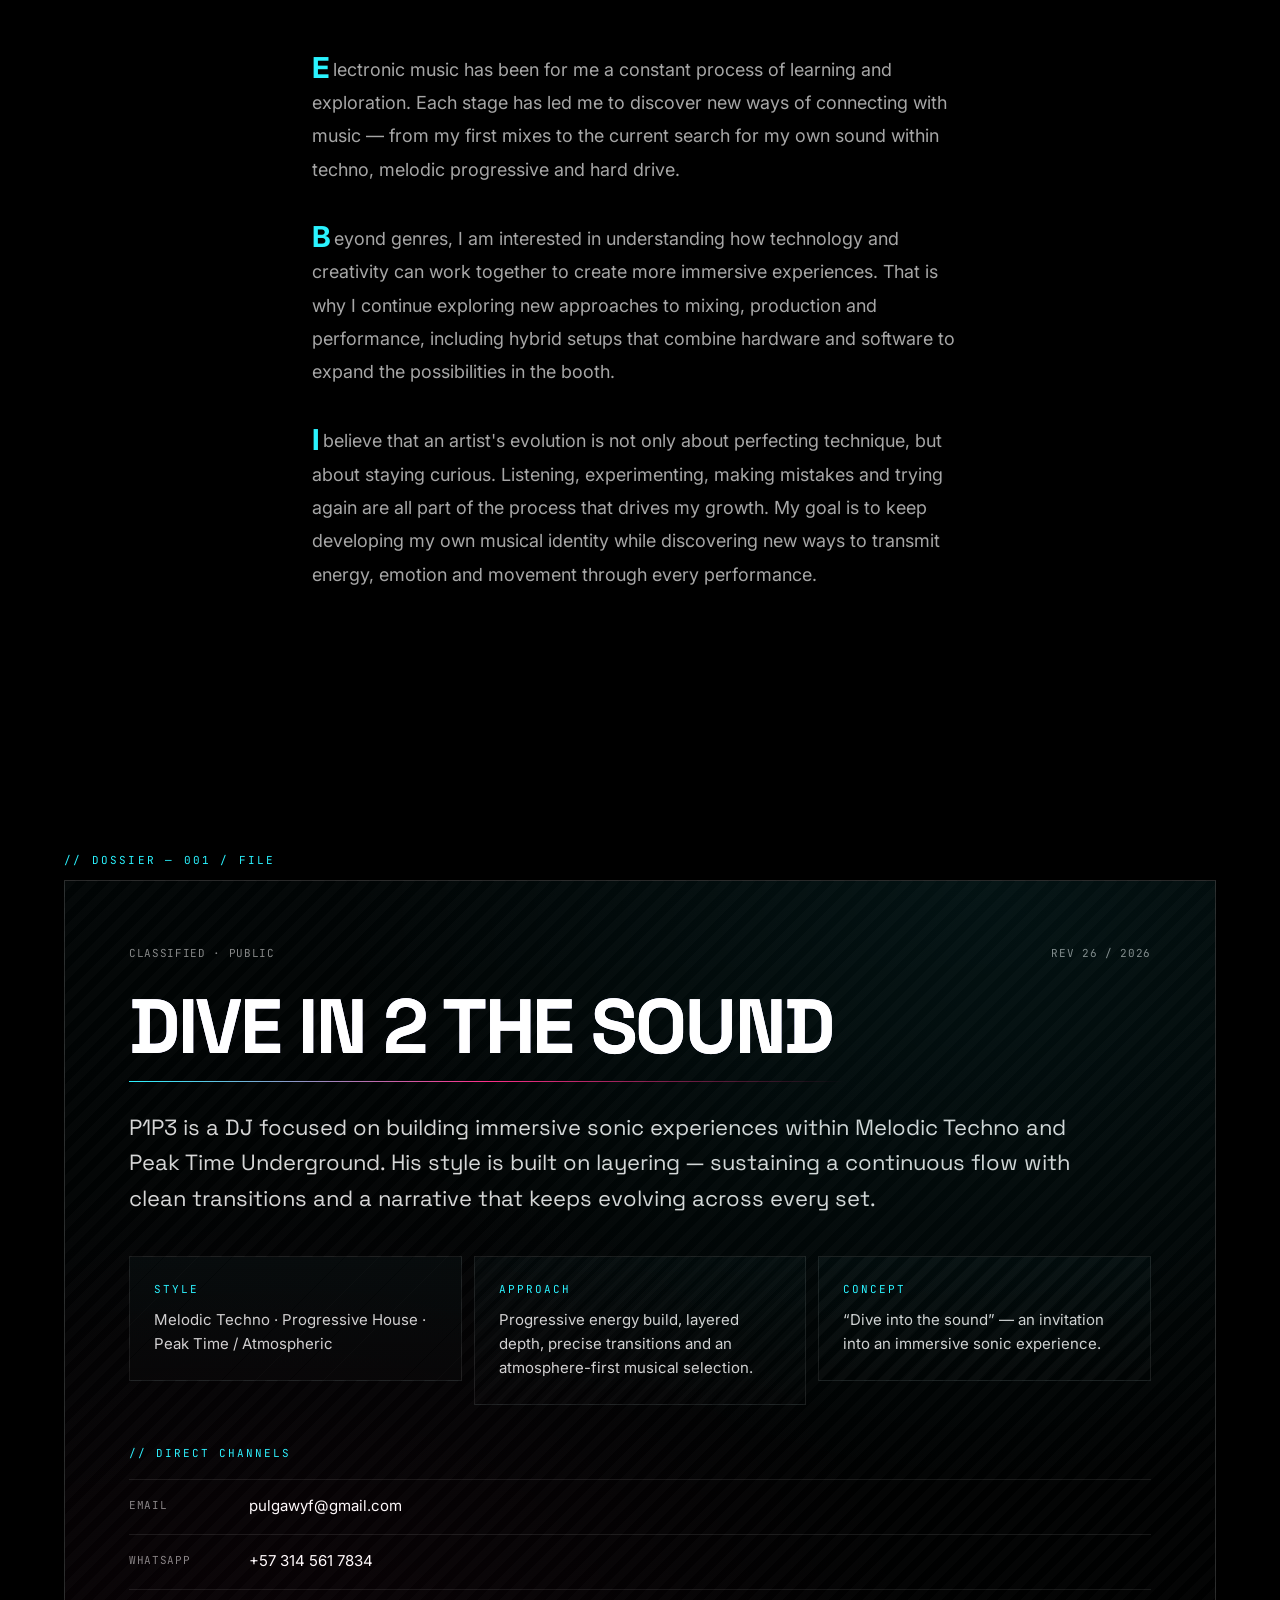
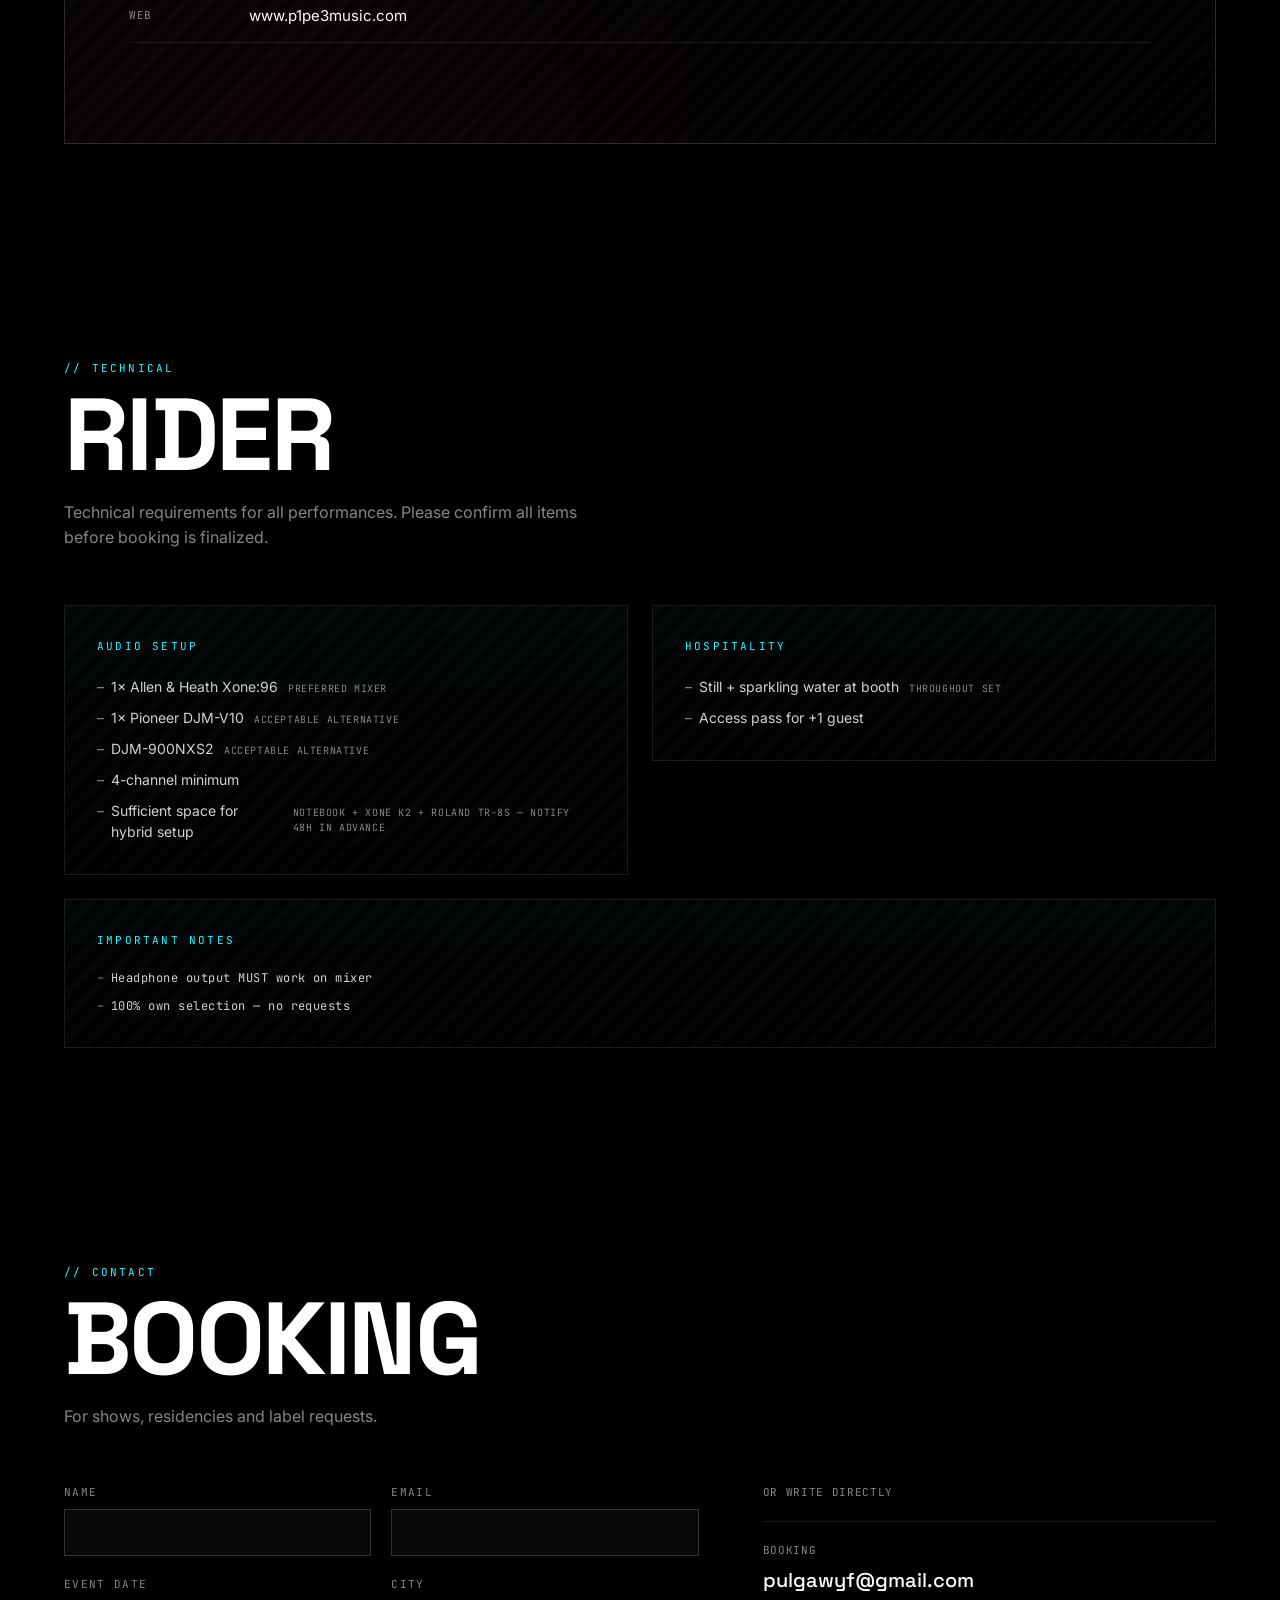
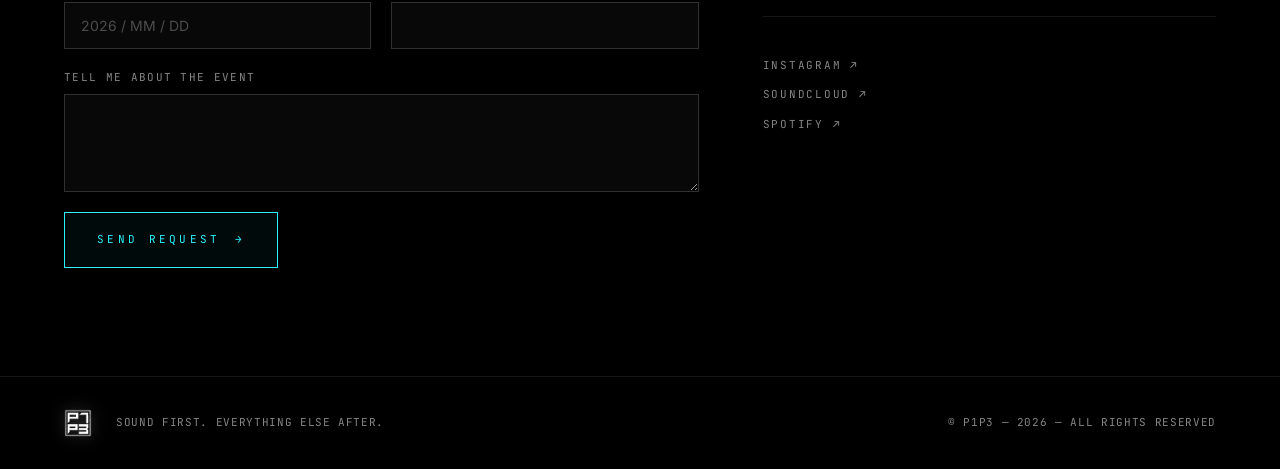
==== commit 97b45ab4: "Update session links: Red Line, Mind Collapse, Groove Frecuency II" ====
--- a/index.html
+++ b/index.html
@@ -163,10 +163,10 @@
           <iframe
             id="sc-iframe"
             class="player-iframe"
-            title="P1P3 — Pharallellines"
+            title="P1P3 — Mind Collapse"
             width="100%" height="360"
             scrolling="no" frameborder="no" allow="autoplay"
-            src="https://w.soundcloud.com/player/?url=https%3A%2F%2Fsoundcloud.com%2Fpipe-778963801%2Fpharallellines&color=%232AF3FF&auto_play=true&hide_related=true&show_comments=false&show_user=true&show_reposts=false&show_teaser=false&visual=true"
+            src="https://w.soundcloud.com/player/?url=https%3A%2F%2Fsoundcloud.com%2Fpipe-778963801%2Fmindcollapse&color=%232AF3FF&auto_play=true&hide_related=true&show_comments=false&show_user=true&show_reposts=false&show_teaser=false&visual=true"
           ></iframe>
           <div class="player-foot">
             <div class="waveform" id="waveform" aria-hidden="true"></div>
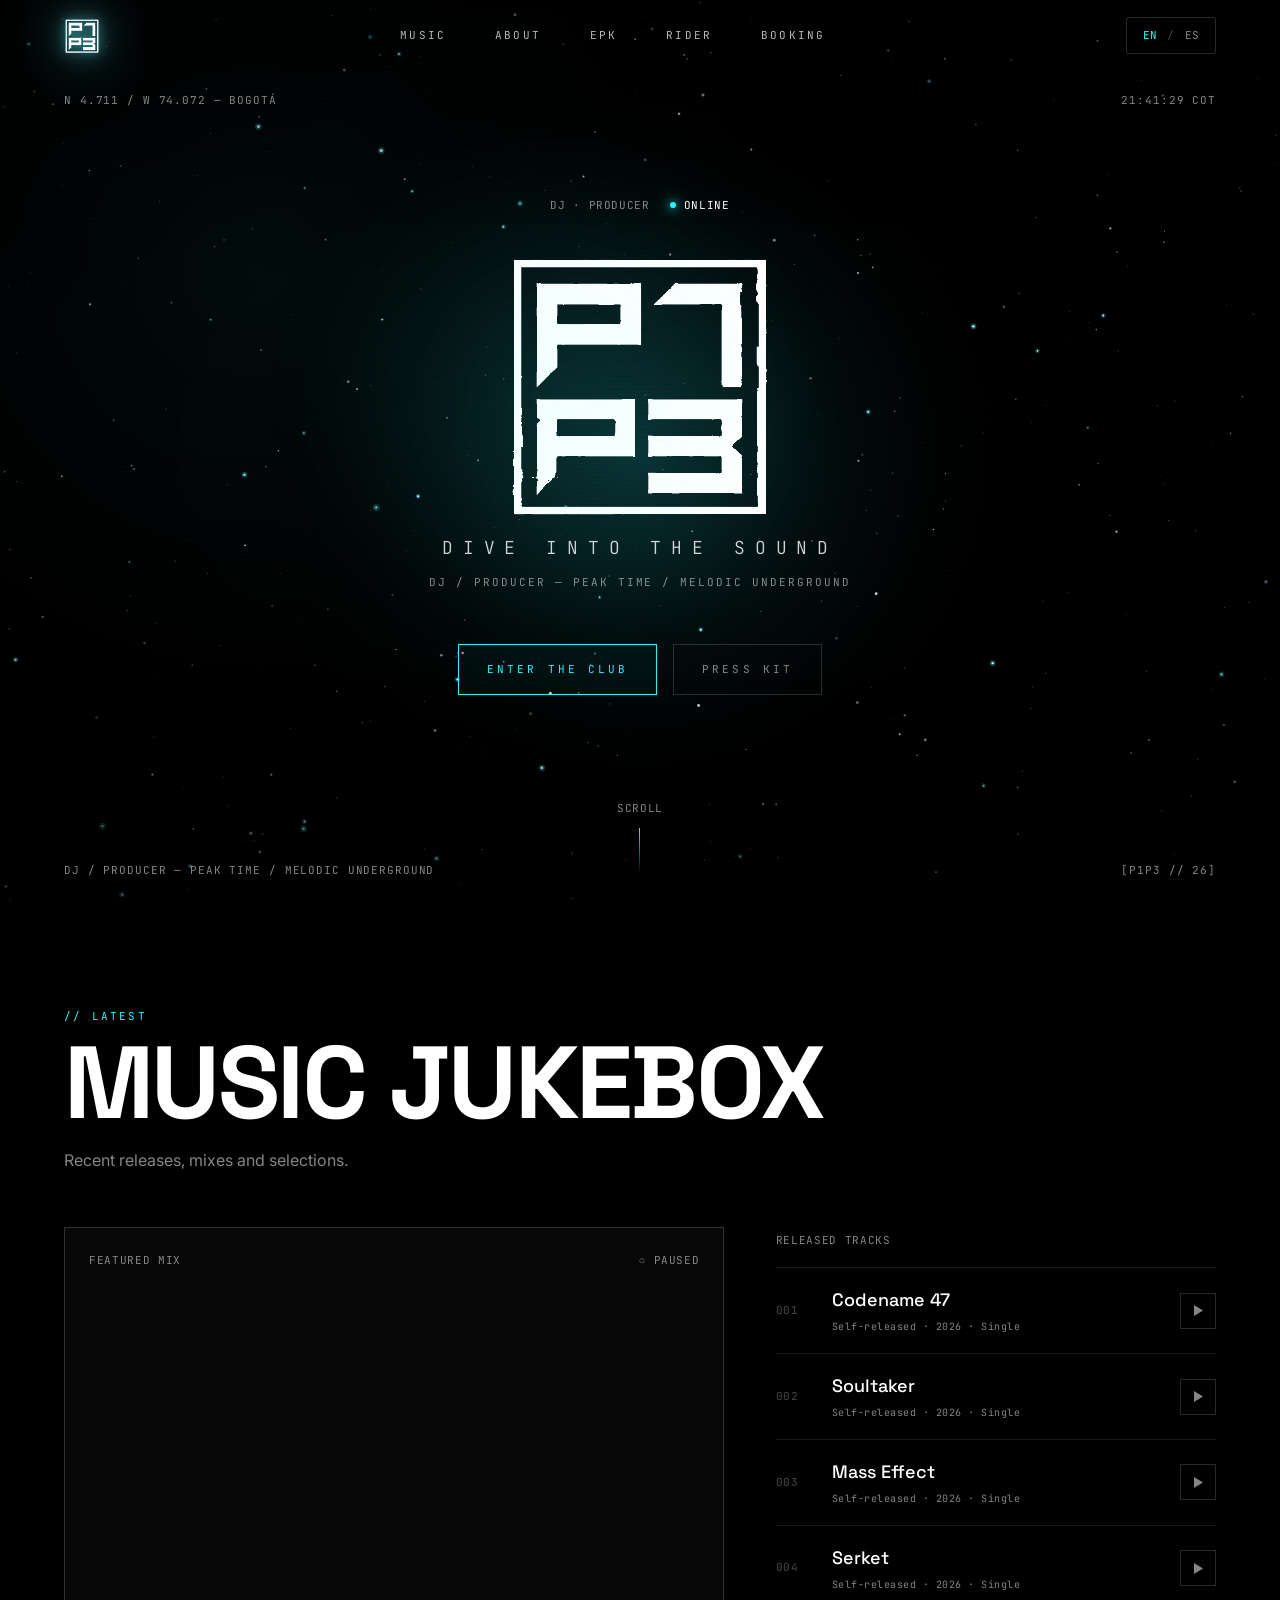
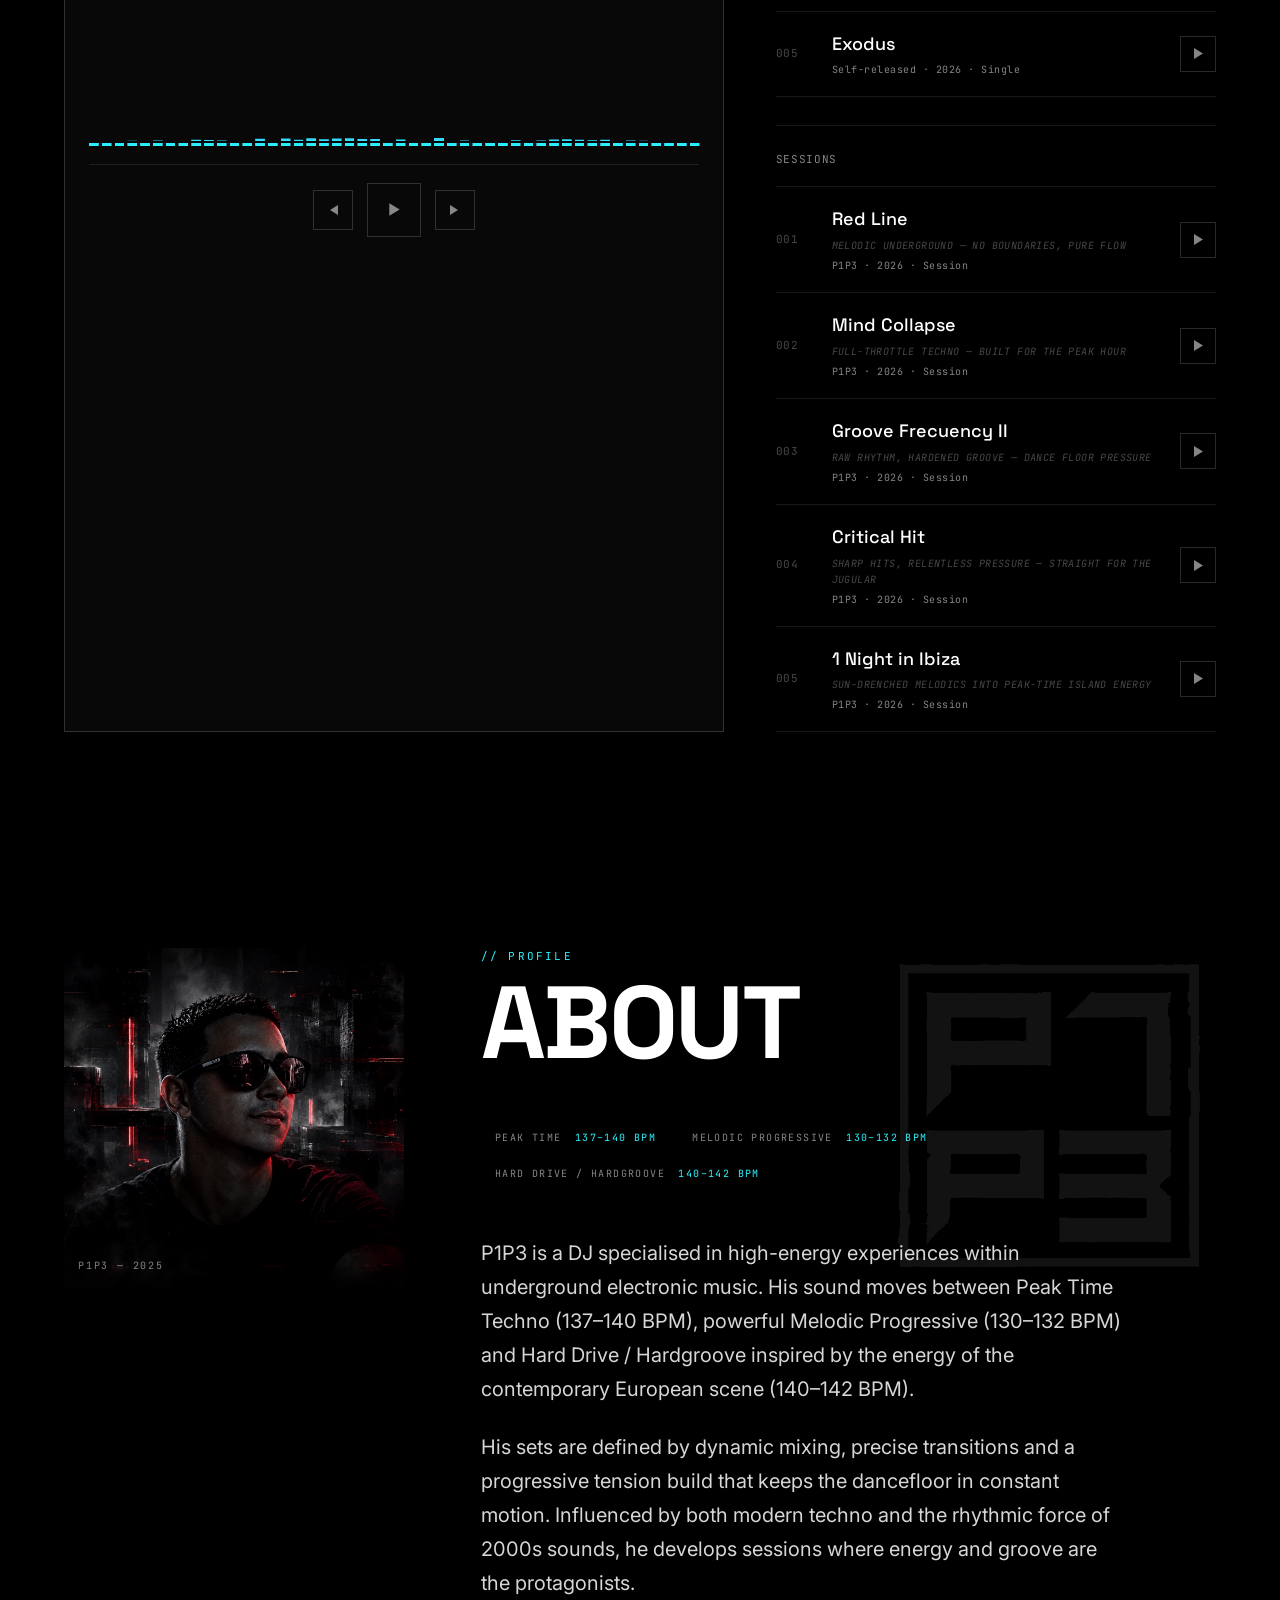
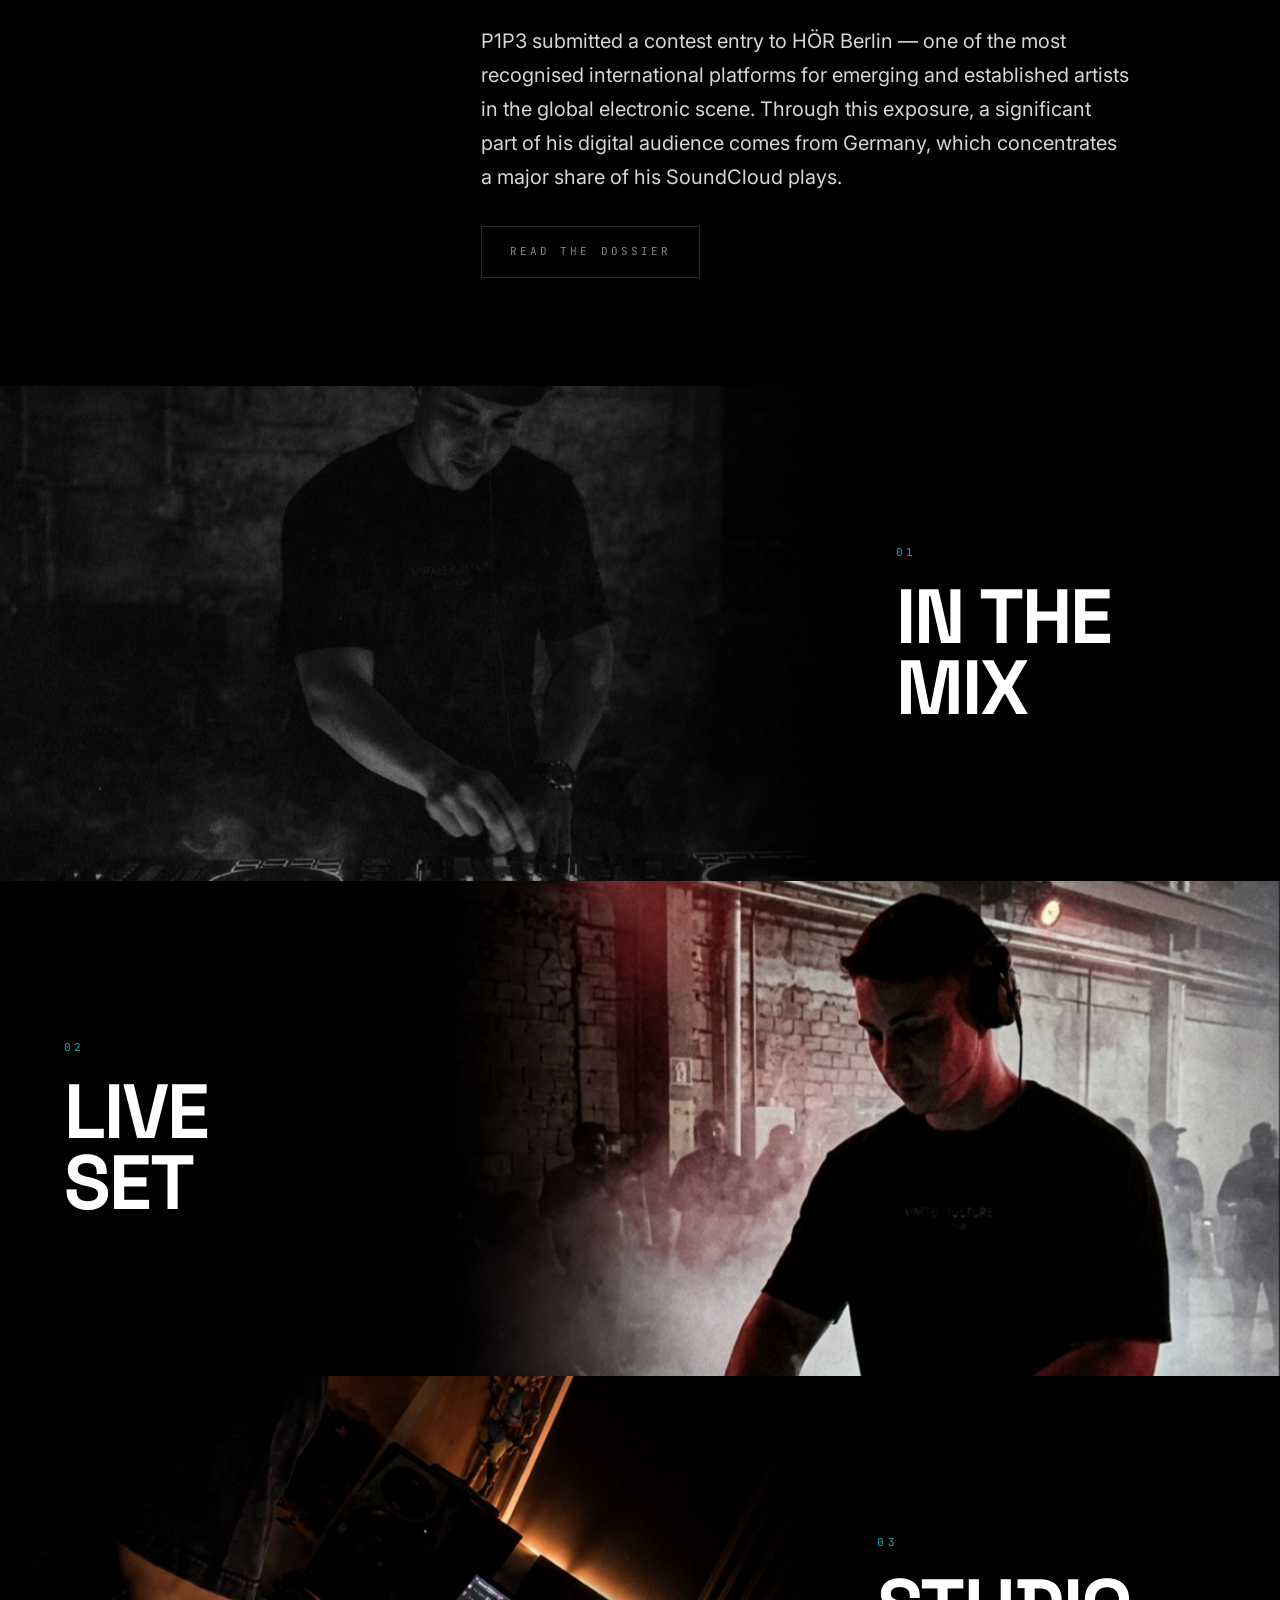
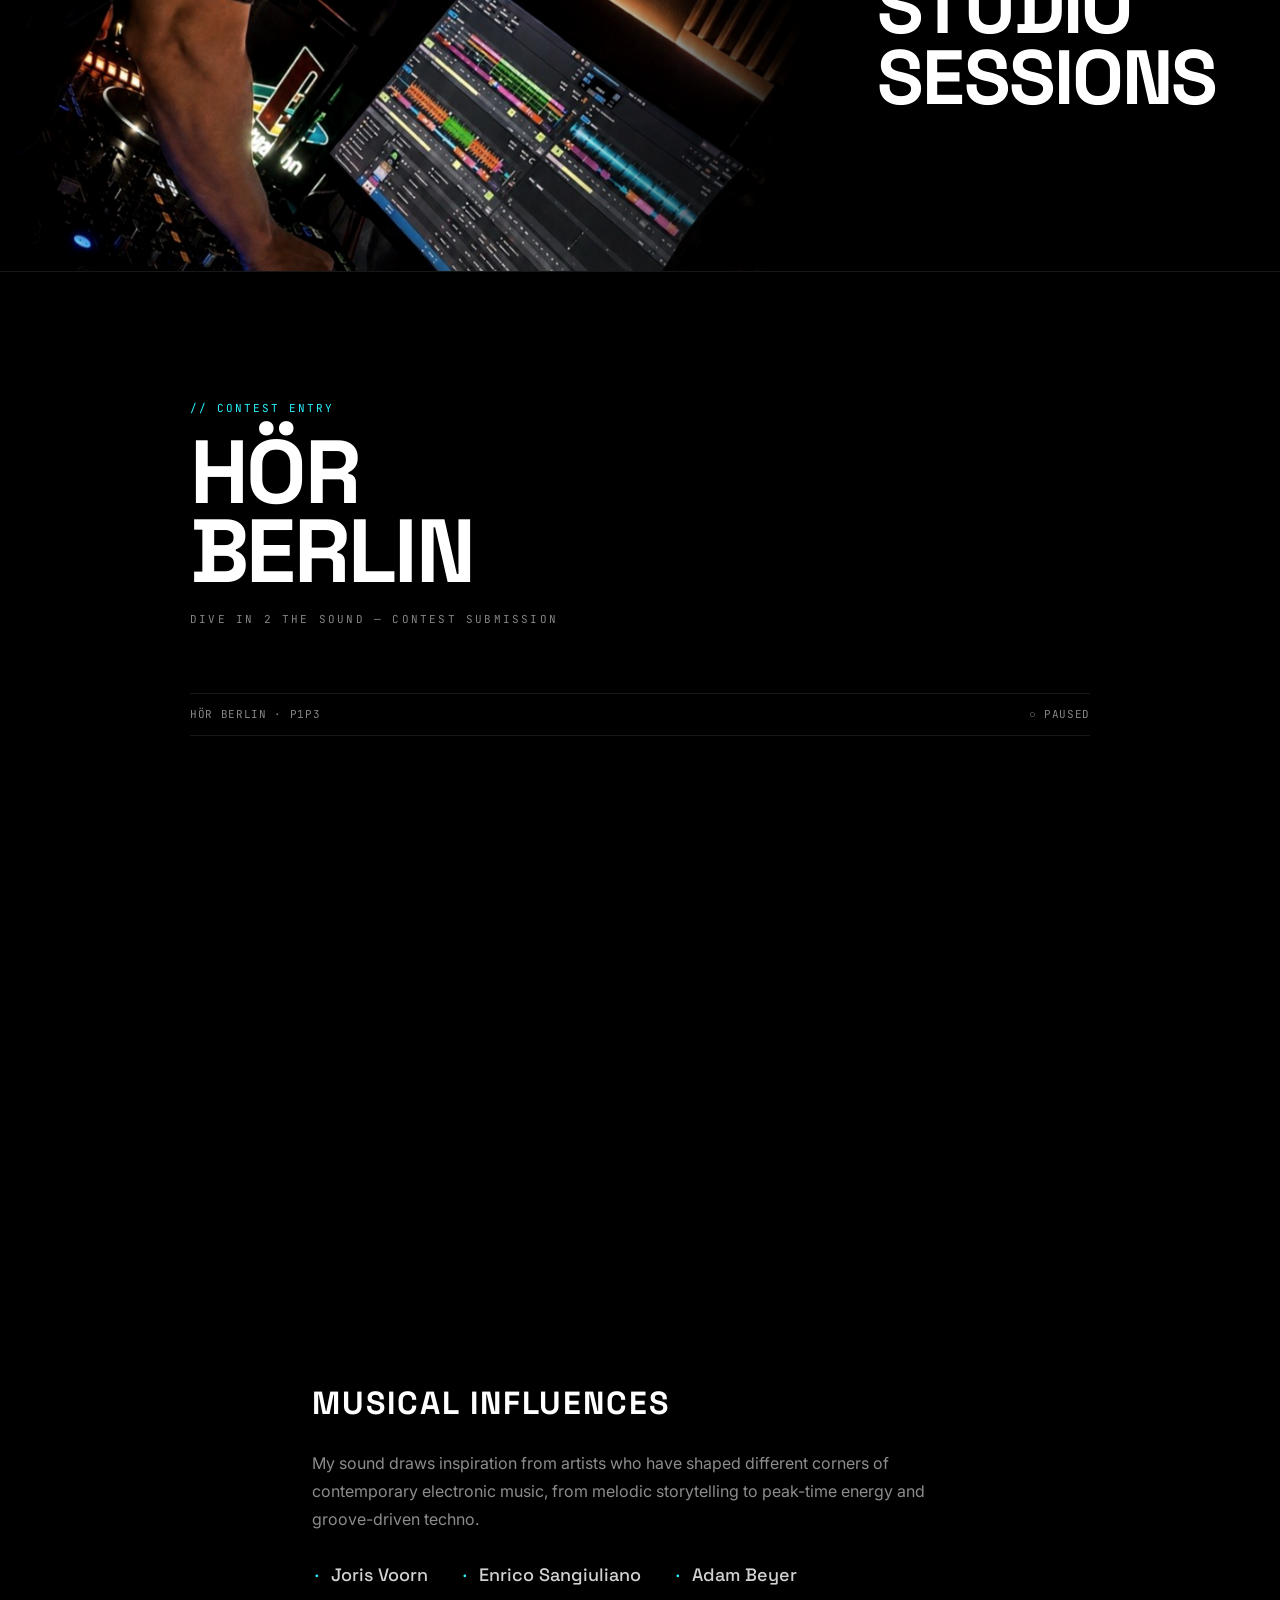
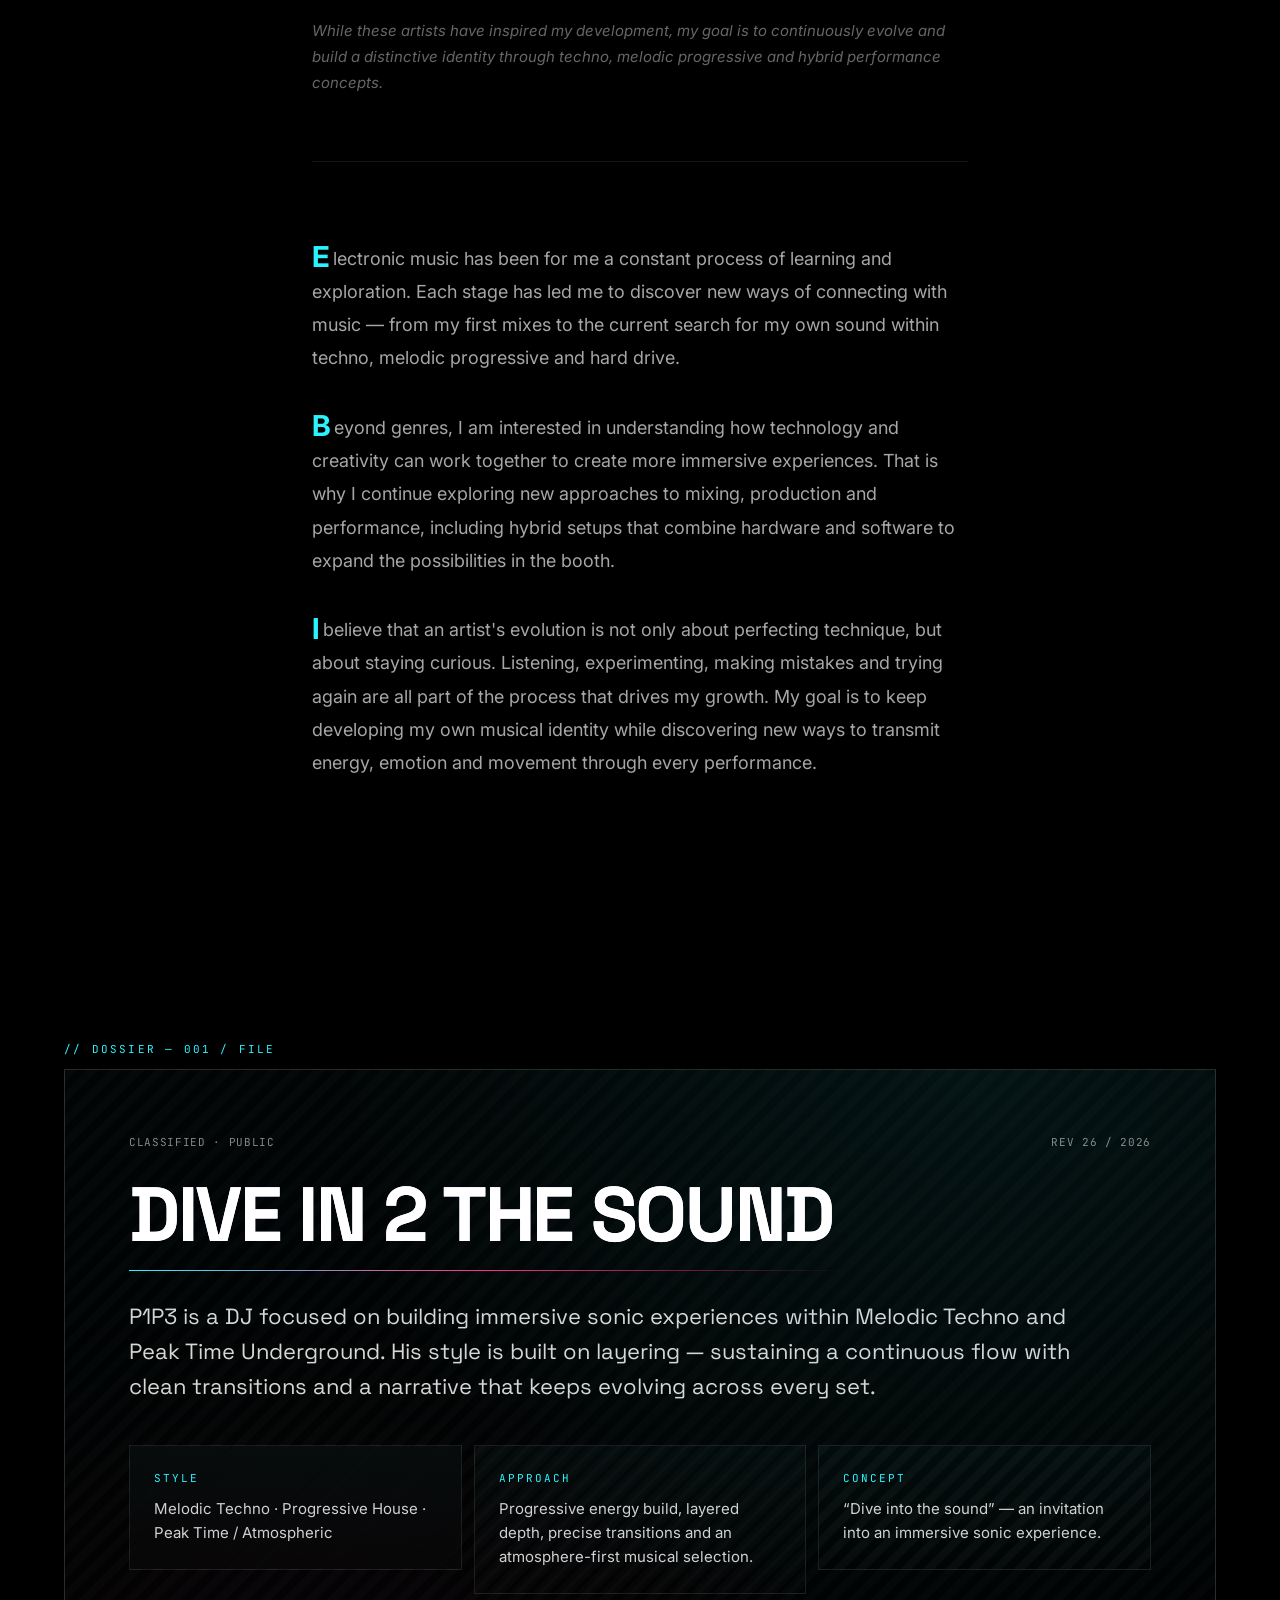
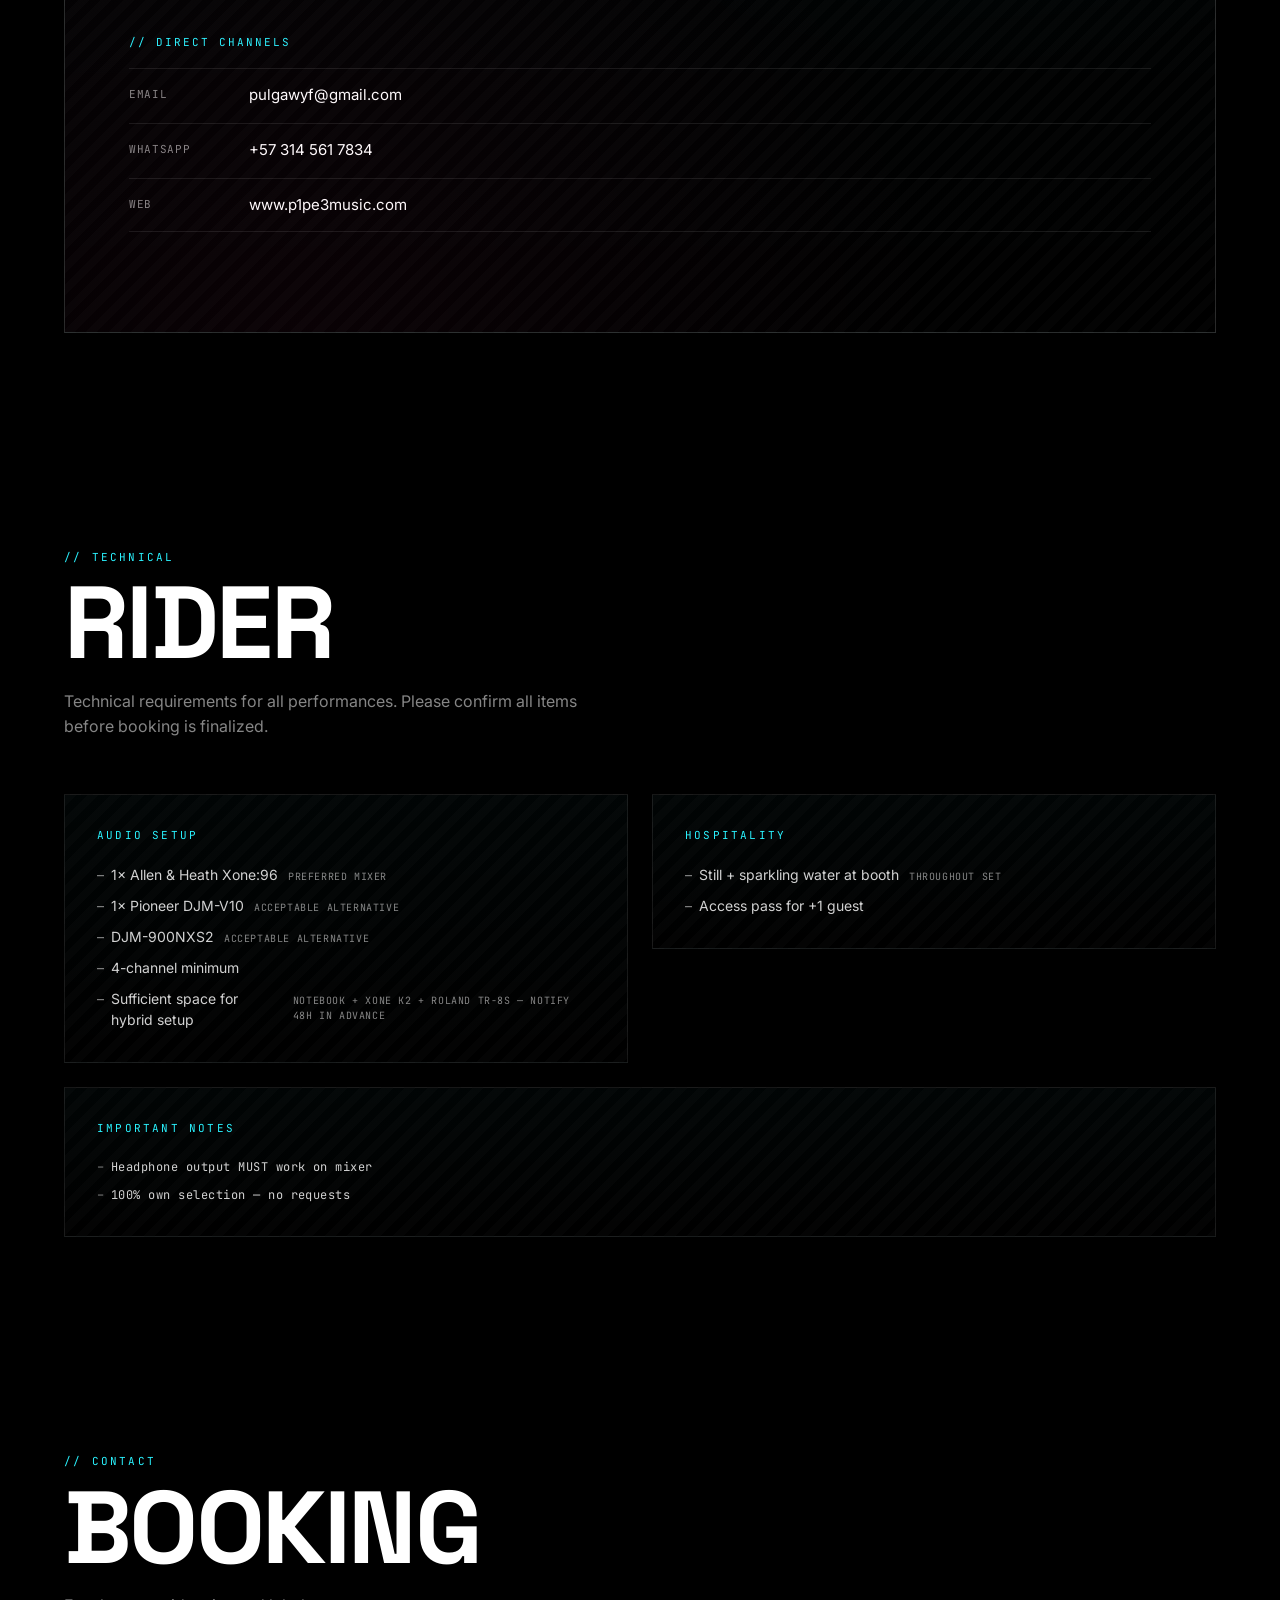
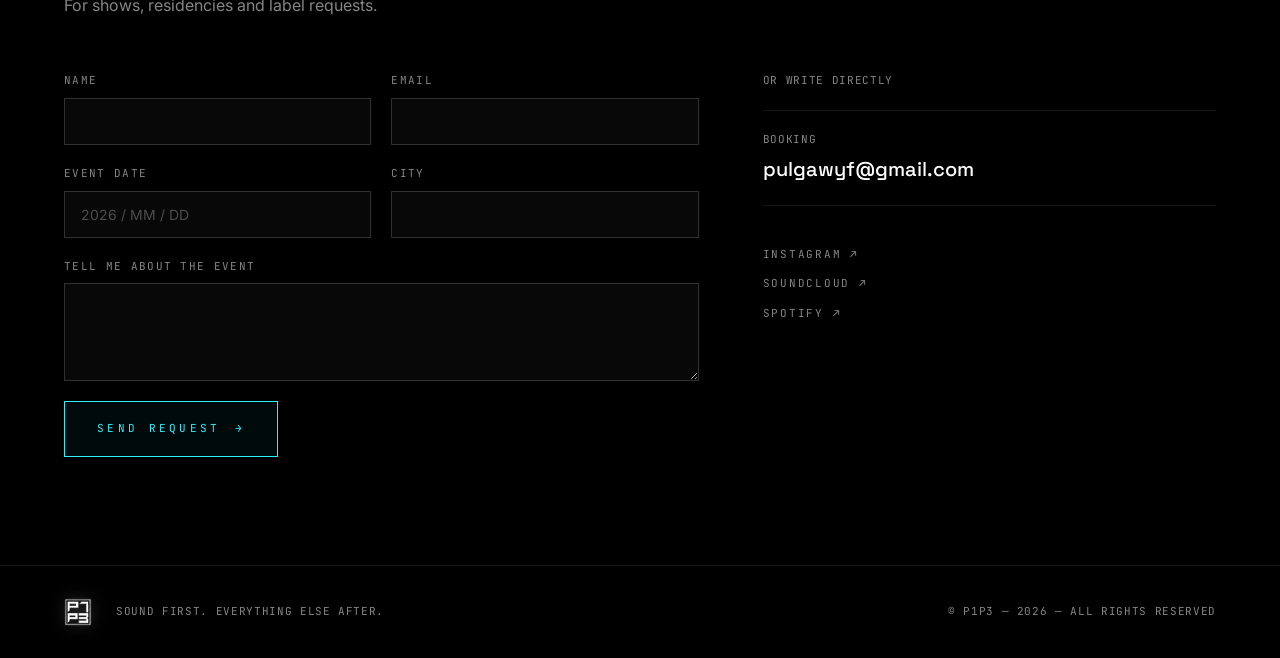
==== commit ef127bab: "Add interactive player controls: play/pause, next, previous" ====
--- a/index.html
+++ b/index.html
@@ -171,6 +171,18 @@
           <div class="player-foot">
             <div class="waveform" id="waveform" aria-hidden="true"></div>
           </div>
+          <div class="player-controls" id="player-controls">
+            <button class="player-ctrl-btn" id="sc-prev" type="button" aria-label="Previous track">
+              <svg width="14" height="14" viewBox="0 0 14 14" aria-hidden="true"><path d="M3 2v10M12 2L4 7l8 5Z" fill="currentColor"/></svg>
+            </button>
+            <button class="player-ctrl-btn player-ctrl-btn--main" id="sc-playpause" type="button" aria-label="Play">
+              <svg class="icon-play" width="15" height="15" viewBox="0 0 13 13" aria-hidden="true"><path d="M2 1L11 6.5L2 12Z" fill="currentColor"/></svg>
+              <svg class="icon-pause" width="15" height="15" viewBox="0 0 13 13" aria-hidden="true"><path d="M2 1h3.2v11H2zM7.8 1H11v11H7.8z" fill="currentColor"/></svg>
+            </button>
+            <button class="player-ctrl-btn" id="sc-next" type="button" aria-label="Next track">
+              <svg width="14" height="14" viewBox="0 0 14 14" aria-hidden="true"><path d="M11 2v10M2 2l8 5-8 5Z" fill="currentColor"/></svg>
+            </button>
+          </div>
         </div>
 
         <div class="releases reveal">
--- a/styles.css
+++ b/styles.css
@@ -436,6 +436,24 @@
   filter: drop-shadow(0 0 8px rgba(42,243,255,0.35));
 }
 
+.player-controls {
+  display: flex; align-items: center; justify-content: center; gap: 14px;
+  margin-top: 18px; padding-top: 18px; border-top: 1px solid var(--line);
+}
+.player-ctrl-btn {
+  width: 40px; height: 40px; border: 1px solid var(--line-2);
+  display: inline-flex; align-items: center; justify-content: center;
+  color: var(--dim); background: transparent; cursor: pointer;
+  transition: color 0.2s, border-color 0.2s, background 0.2s, transform 0.15s;
+}
+.player-ctrl-btn:hover { color: var(--accent); border-color: var(--accent); background: var(--accent-dim); }
+.player-ctrl-btn:active { transform: scale(0.92); }
+.player-ctrl-btn--main { width: 54px; height: 54px; }
+.player-ctrl-btn--main .icon-pause { display: none; }
+.player-ctrl-btn--main.is-playing .icon-play { display: none; }
+.player-ctrl-btn--main.is-playing .icon-pause { display: inline-block; }
+.player-ctrl-btn--main.is-playing { color: var(--accent); border-color: var(--accent); background: var(--accent-dim); }
+
 .releases { display: flex; flex-direction: column; gap: 0; }
 .releases-head { margin-bottom: 16px; }
 .releases-head--sessions { margin-top: 28px; padding-top: 20px; border-top: 1px solid var(--line); }
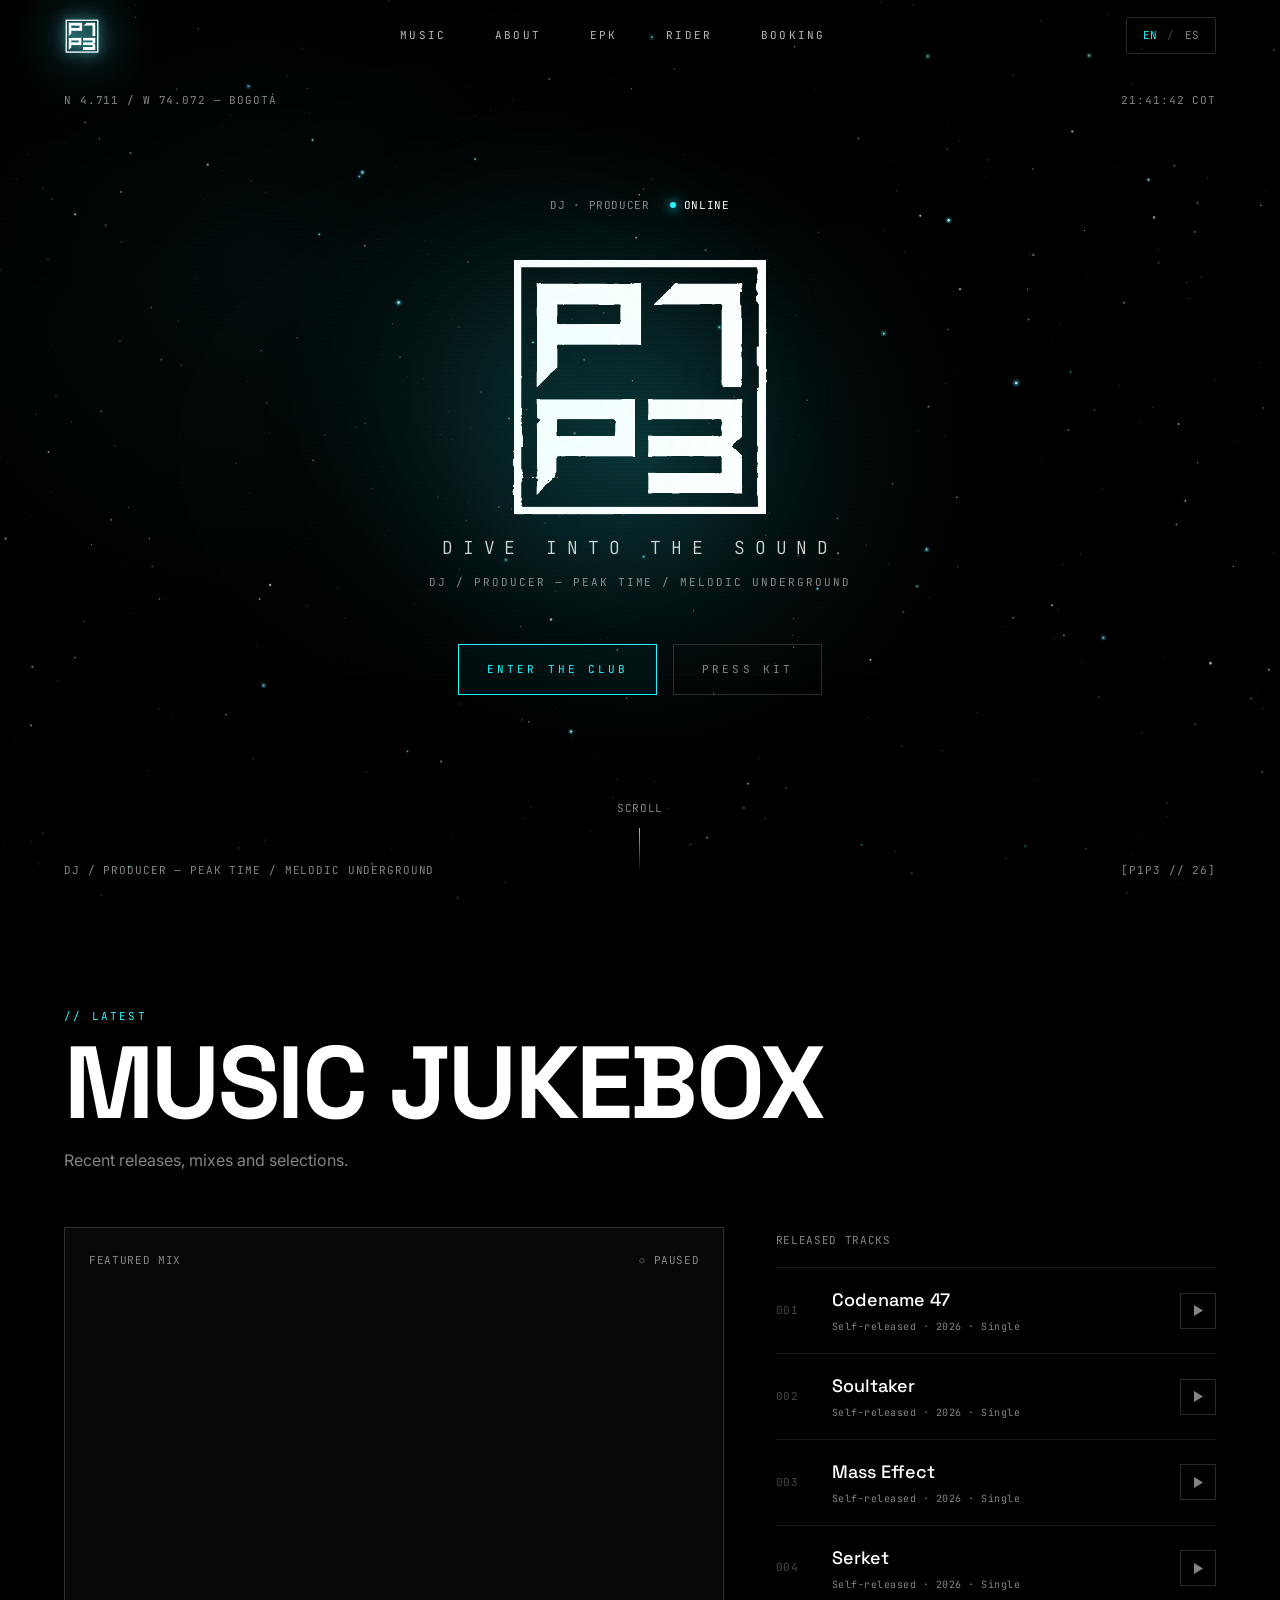
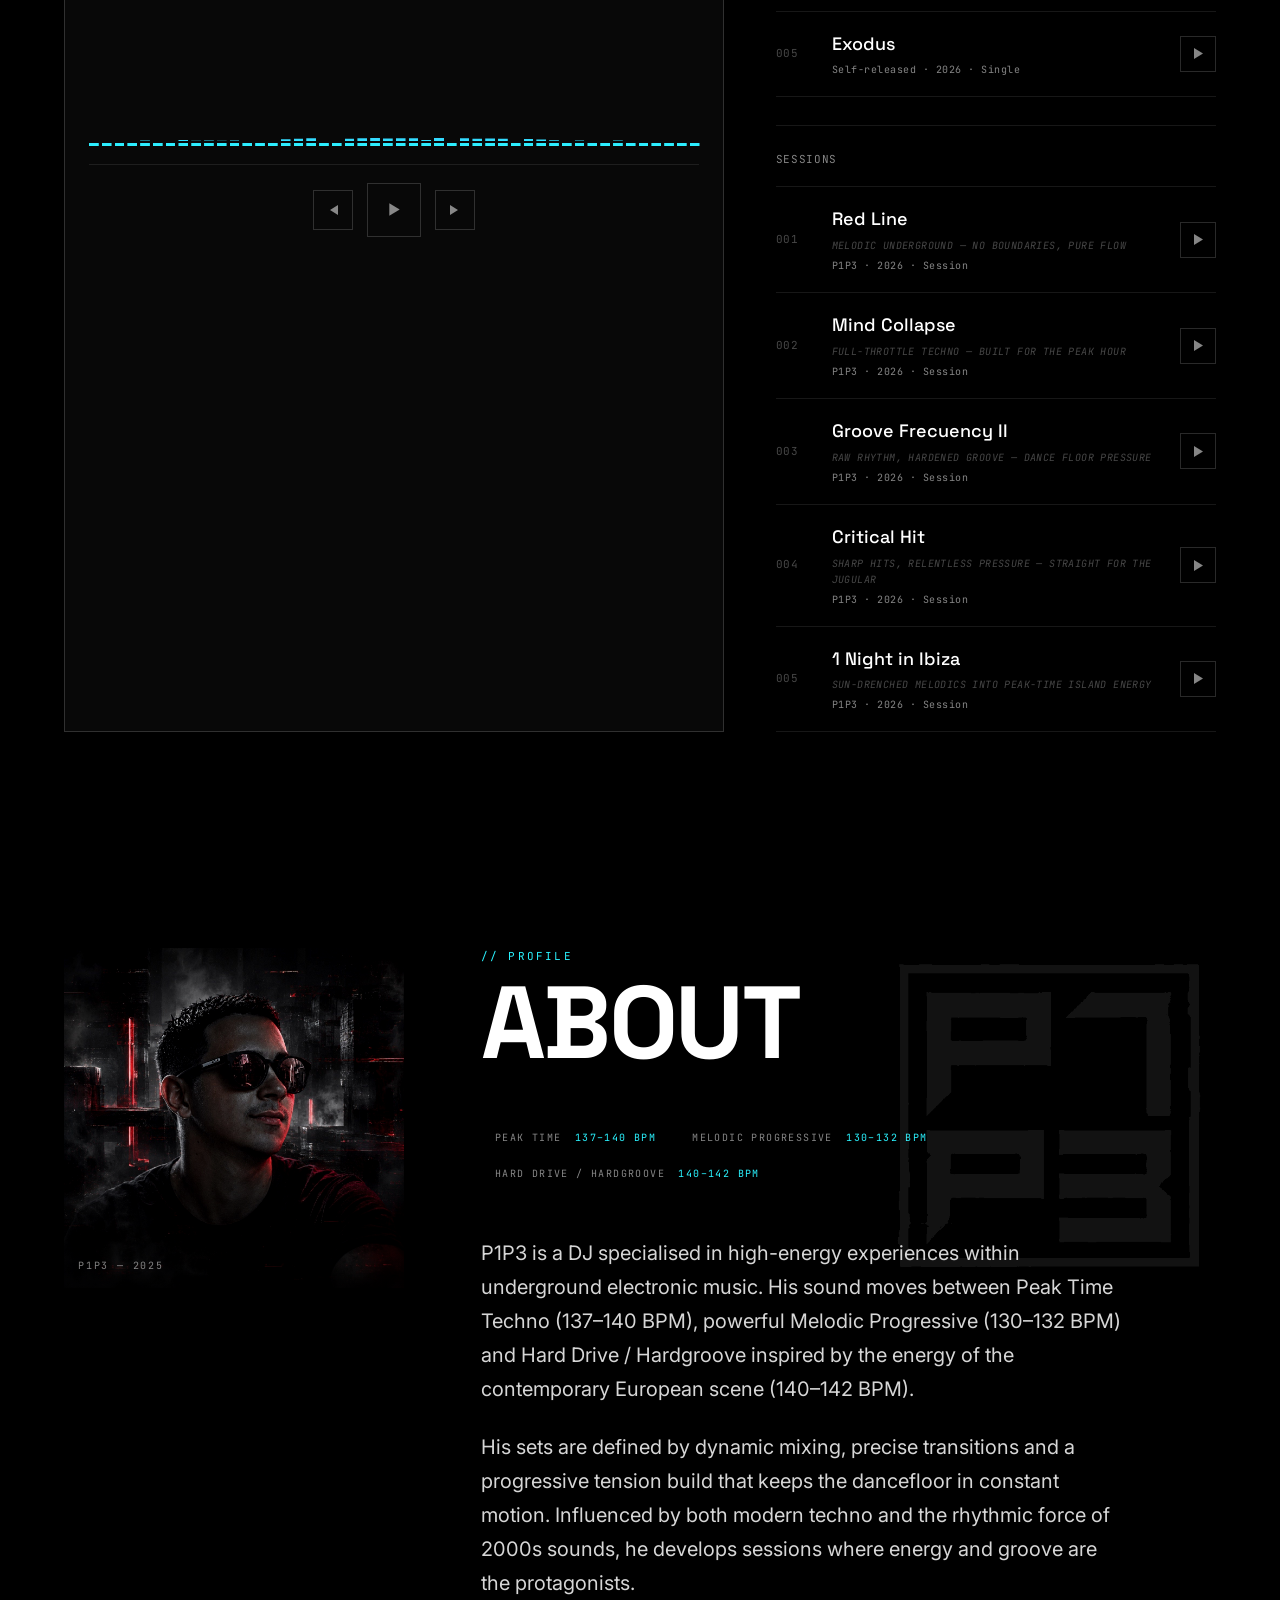
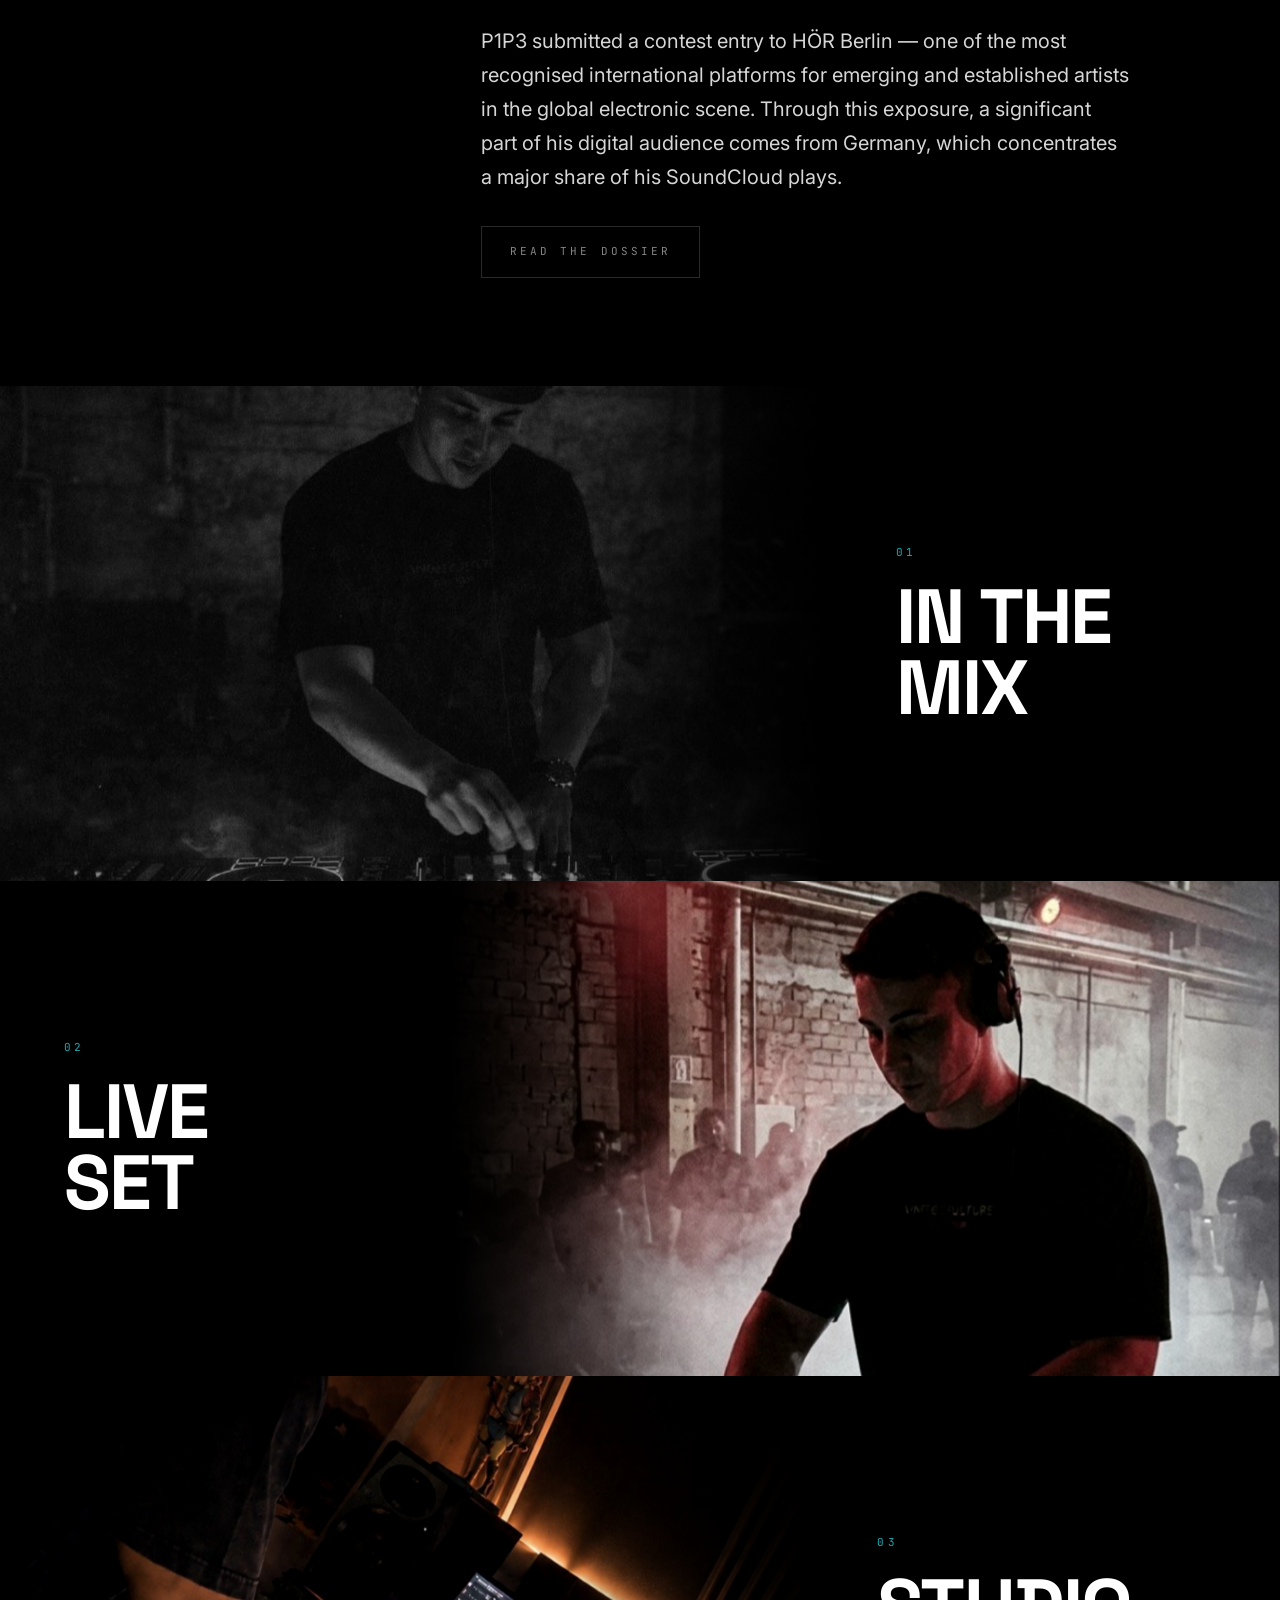
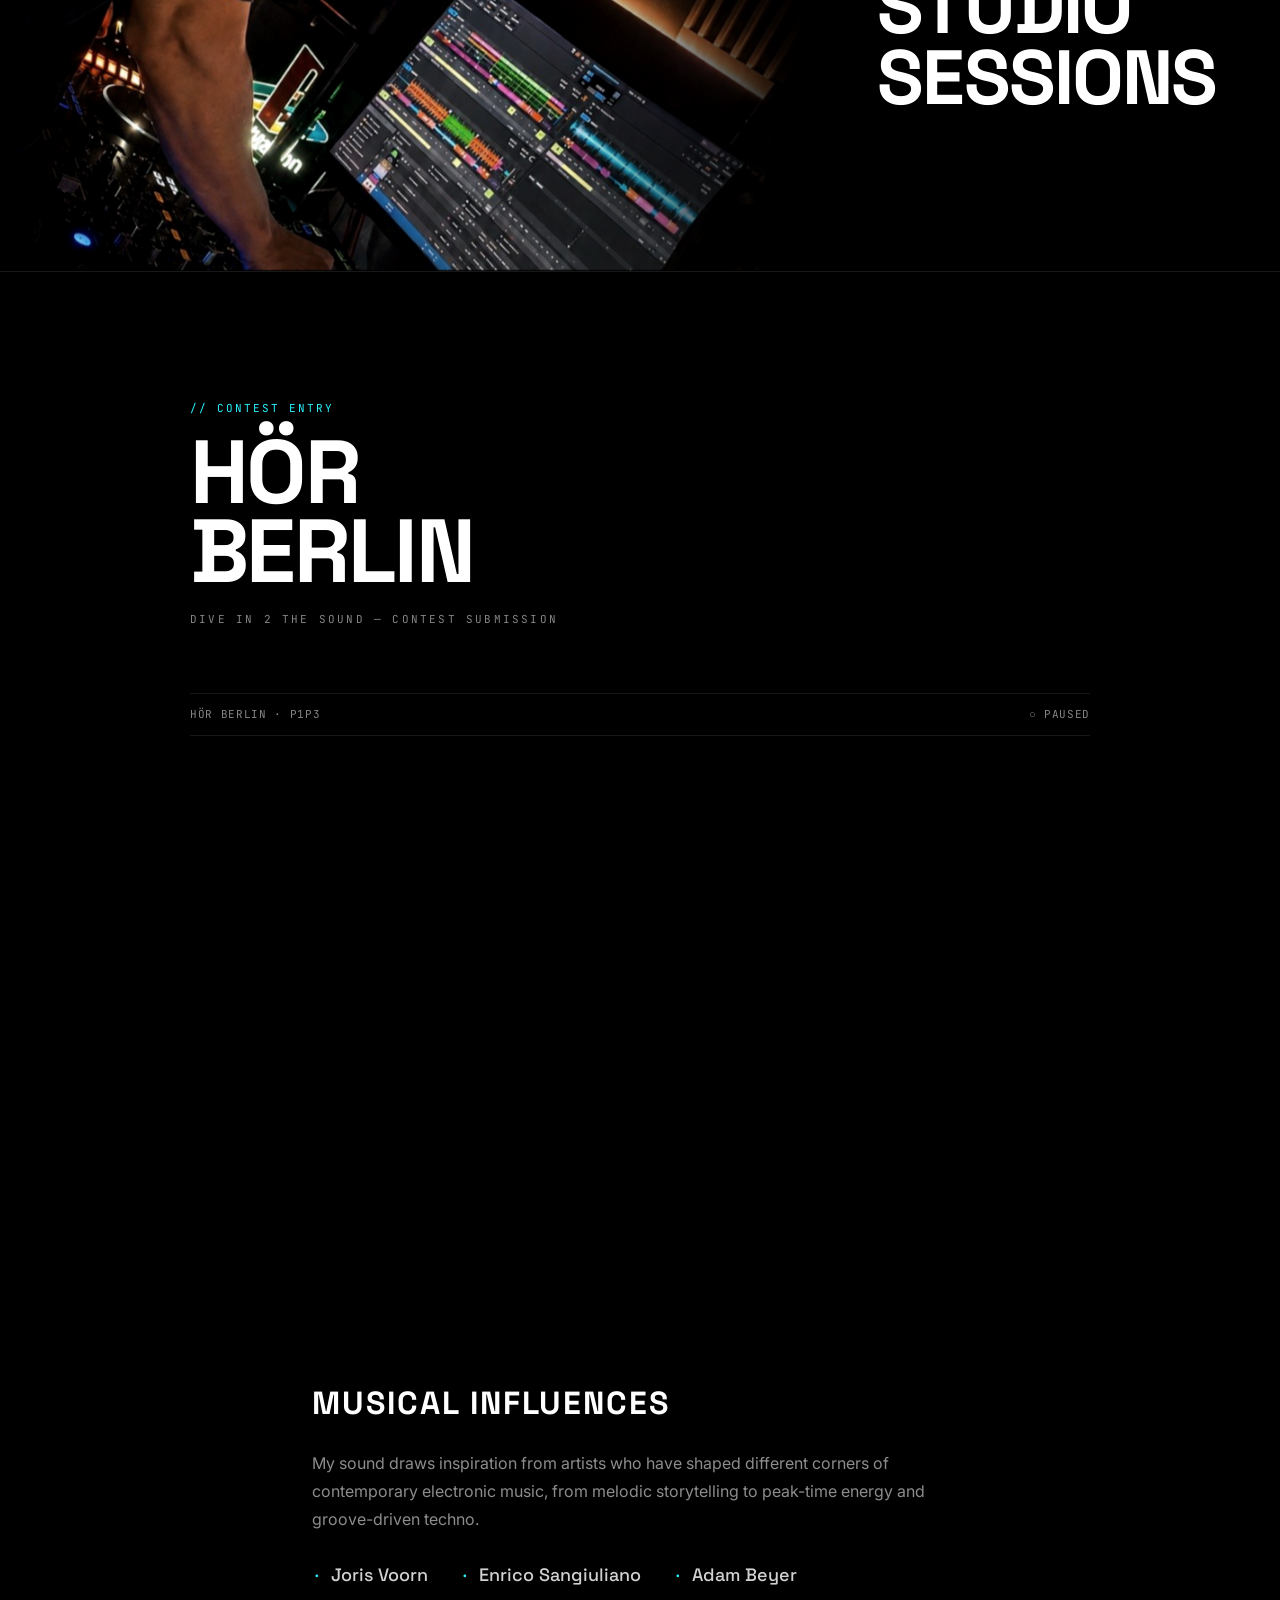
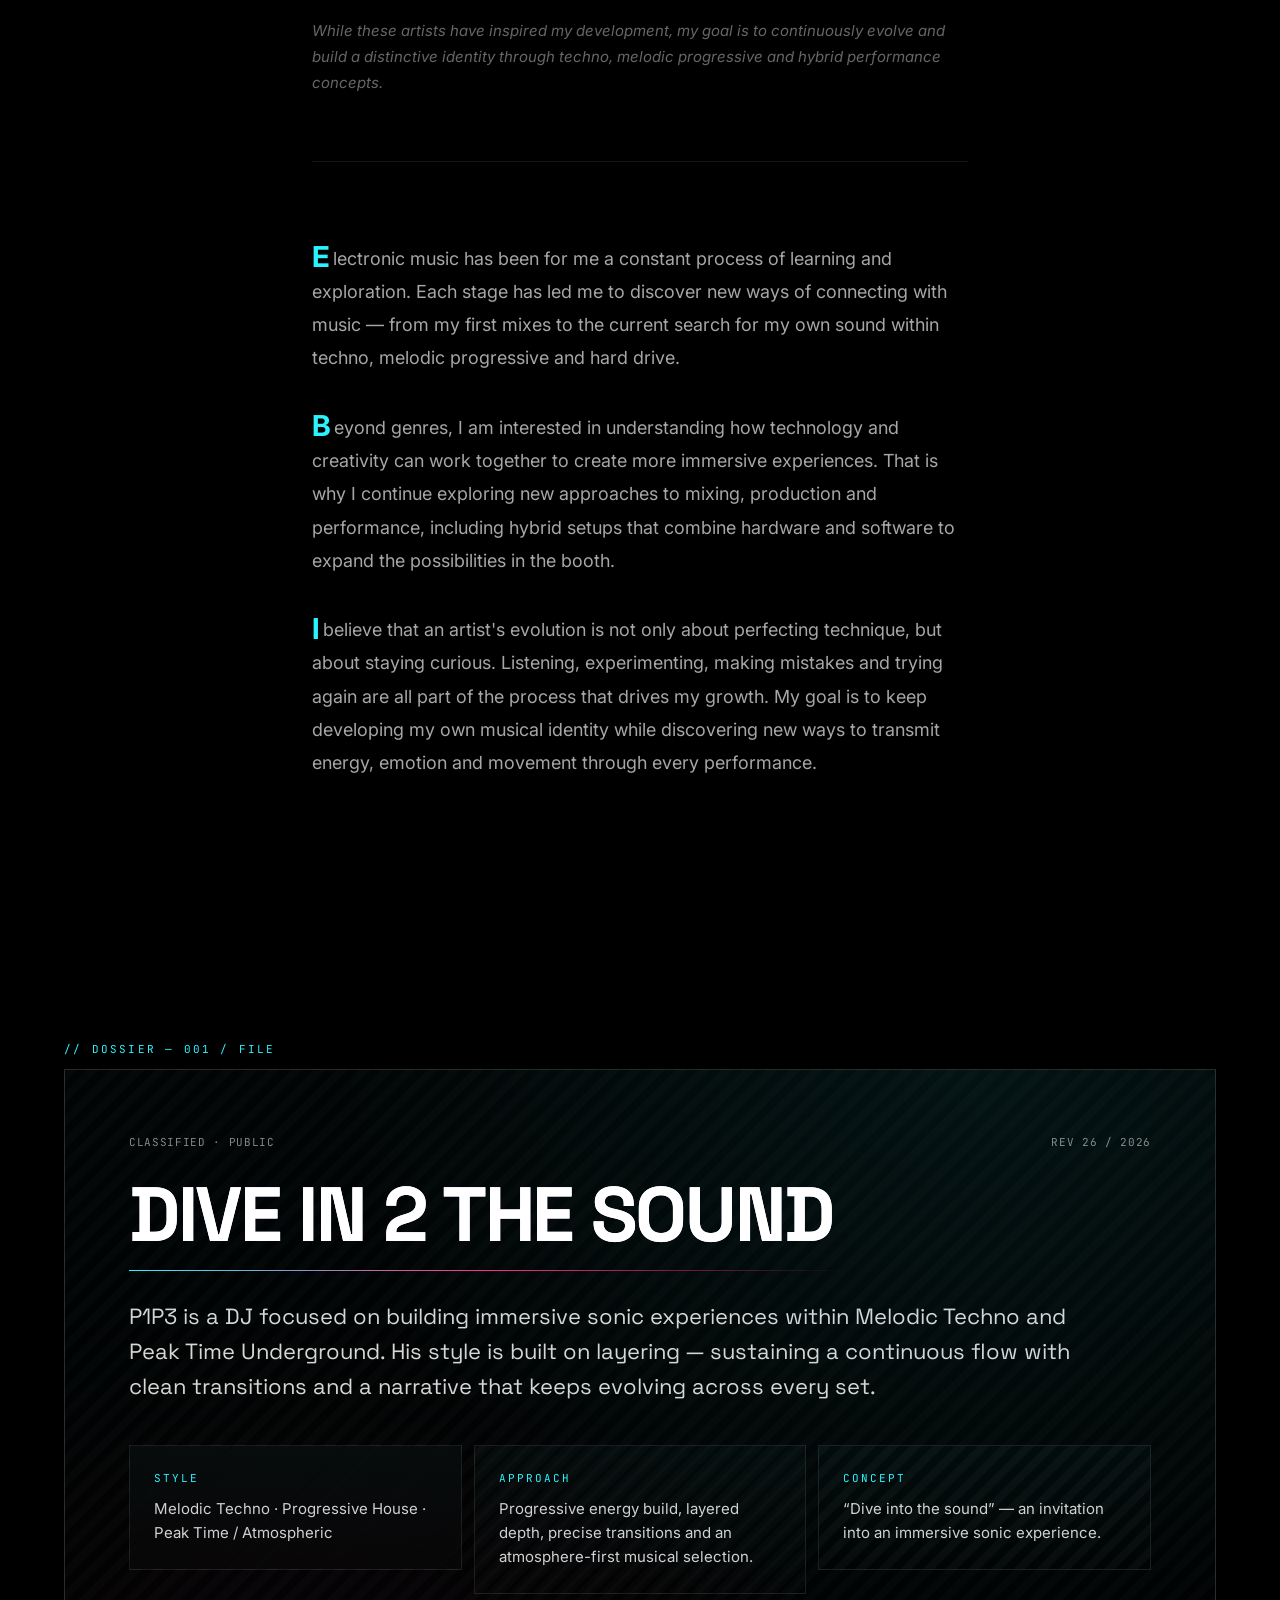
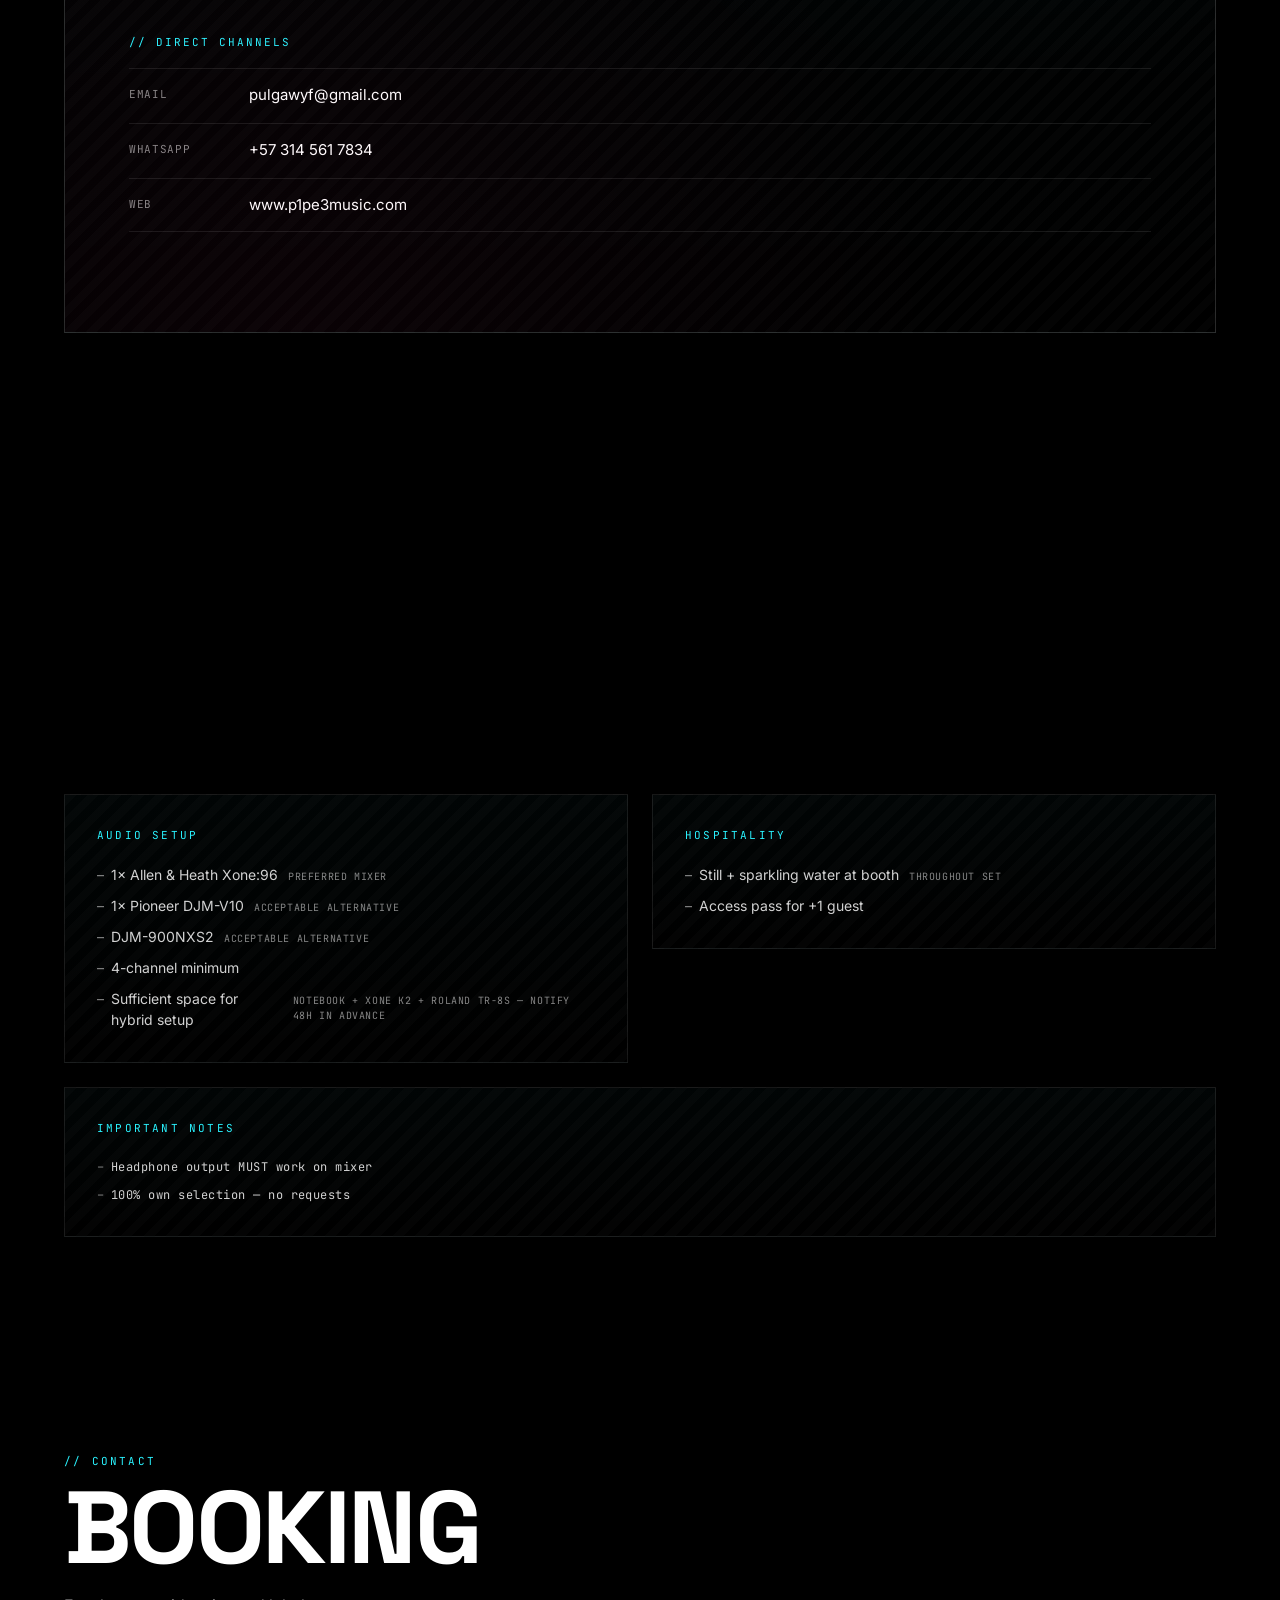
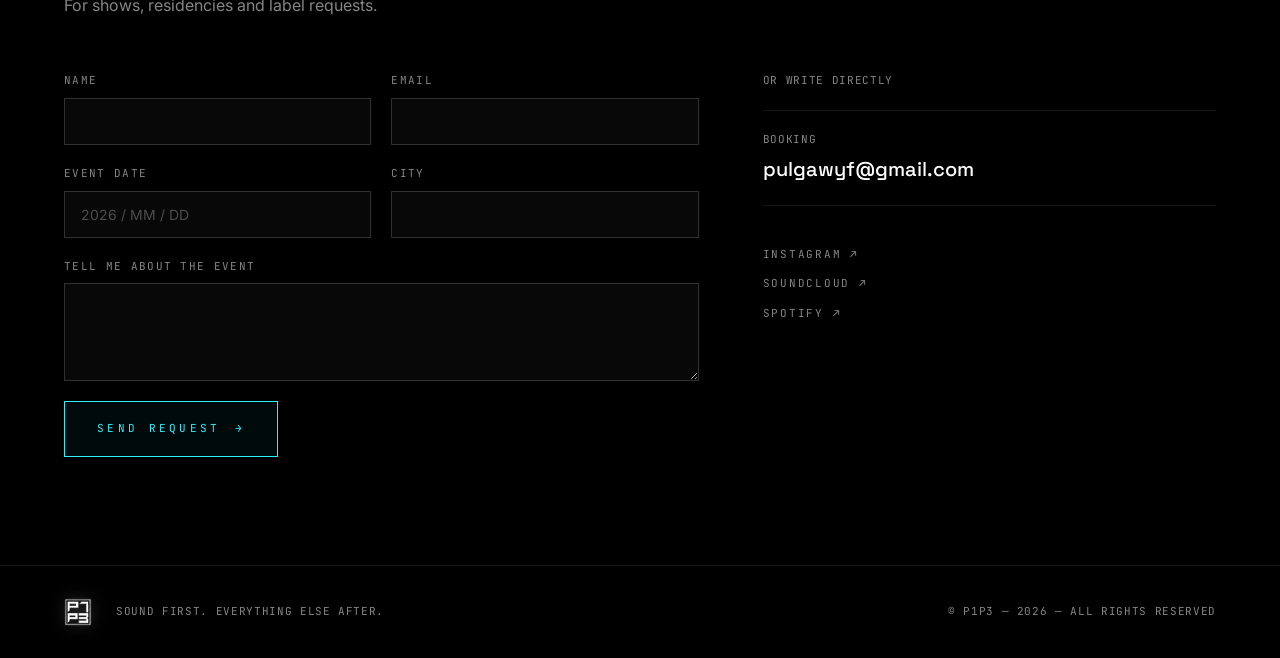
==== commit b11e504e: "Fix HÖR Berlin contest embed link (divein2thesound4)" ====
--- a/index.html
+++ b/index.html
@@ -301,7 +301,7 @@
             title="P1P3 — Dive In 2 The Sound @ HÖR Berlin"
             width="100%" height="360"
             scrolling="no" frameborder="no" allow="autoplay"
-            src="https://w.soundcloud.com/player/?url=https%3A%2F%2Fsoundcloud.com%2Fpipe-778963801%2Fdivein2thesound3&color=%232AF3FF&auto_play=false&hide_related=true&show_comments=false&show_user=true&show_reposts=false&show_teaser=false&visual=true"
+            src="https://w.soundcloud.com/player/?url=https%3A%2F%2Fsoundcloud.com%2Fpipe-778963801%2Fdivein2thesound4&color=%232AF3FF&auto_play=false&hide_related=true&show_comments=false&show_user=true&show_reposts=false&show_teaser=false&visual=true"
           ></iframe>
         </div>
       </div>
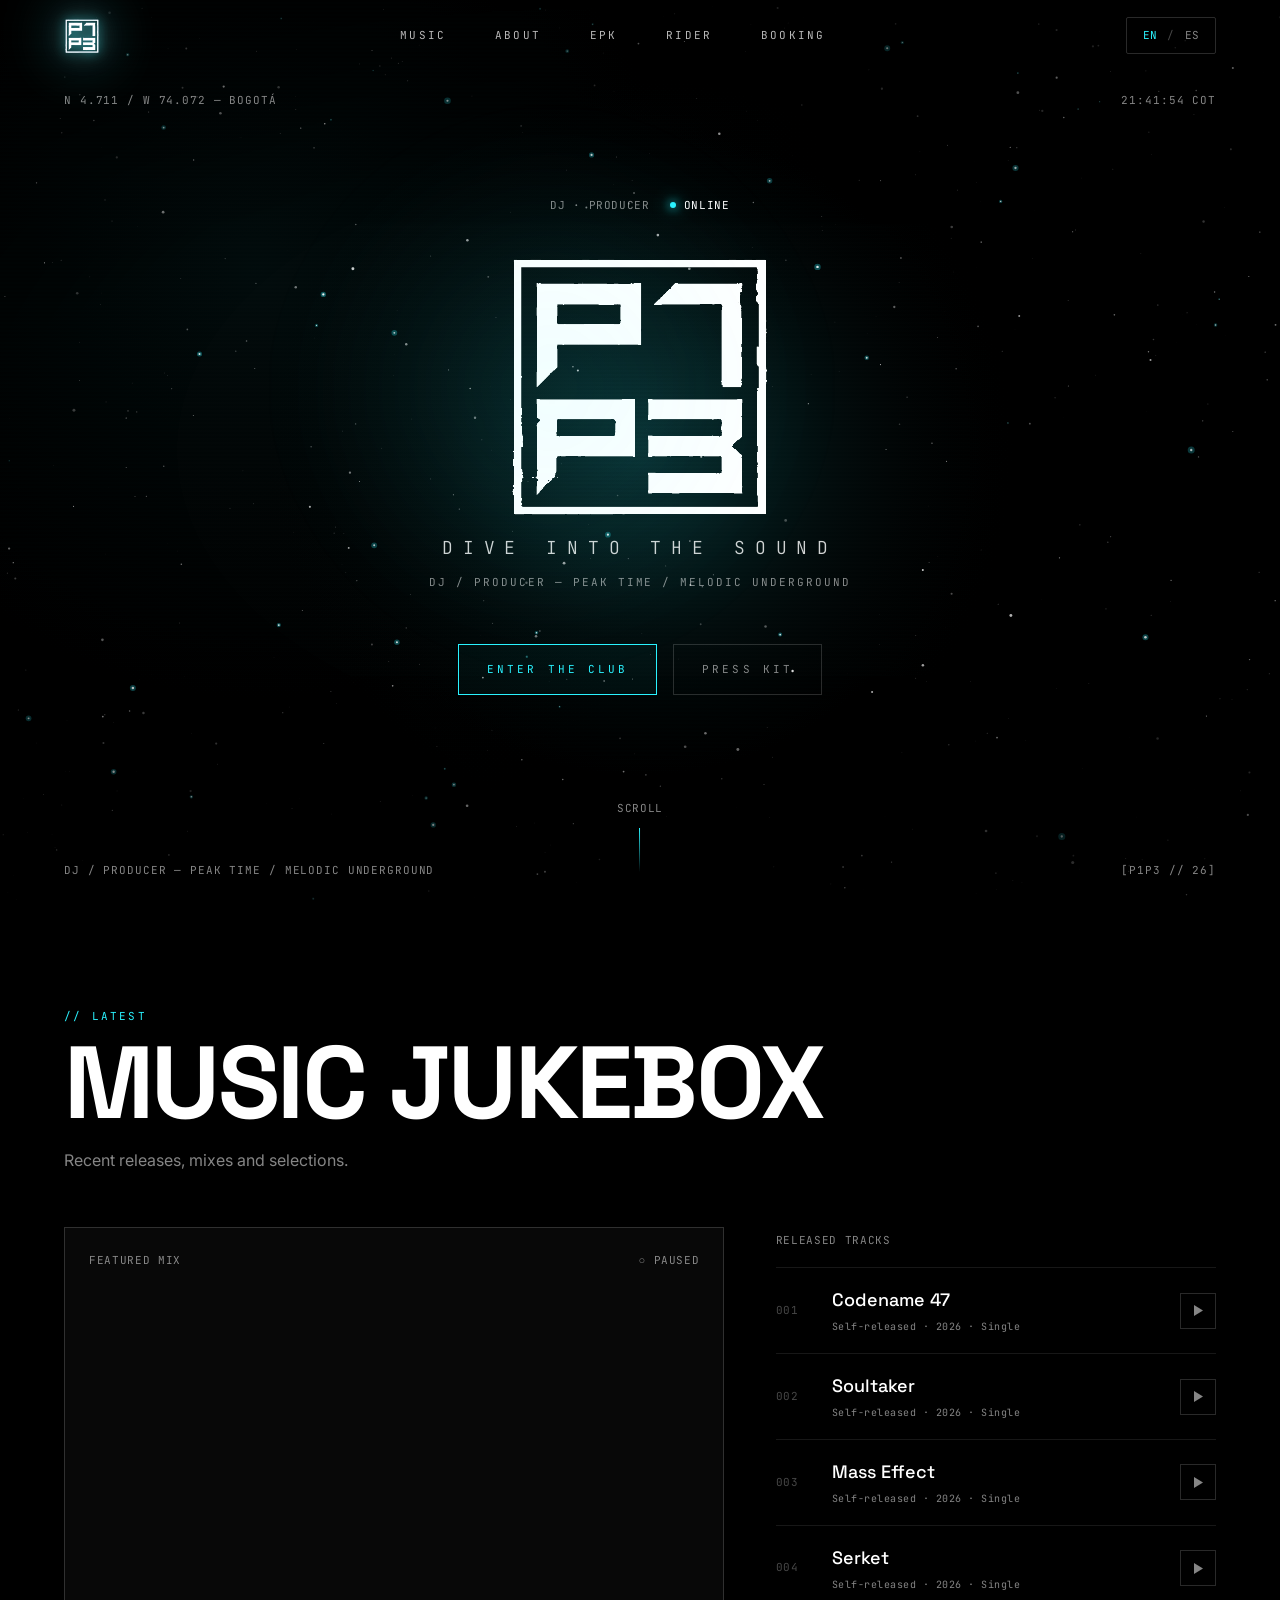
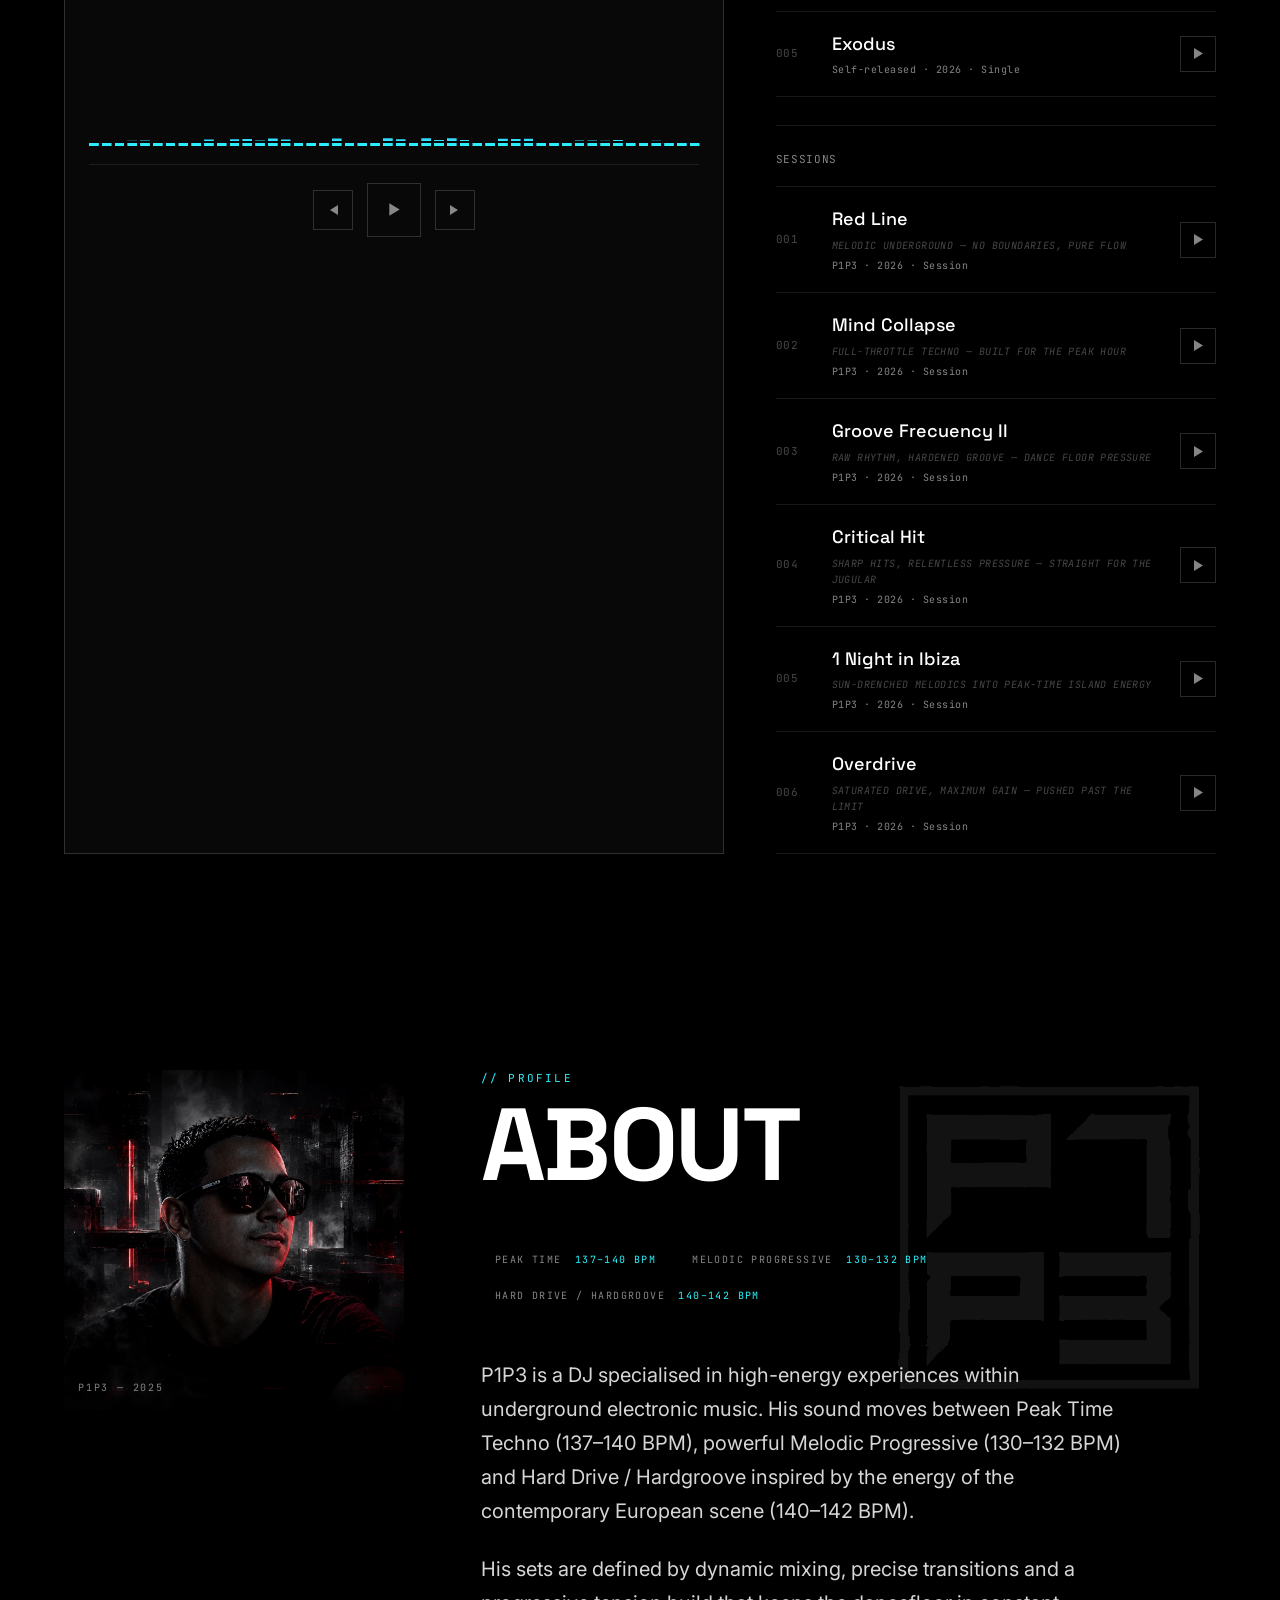
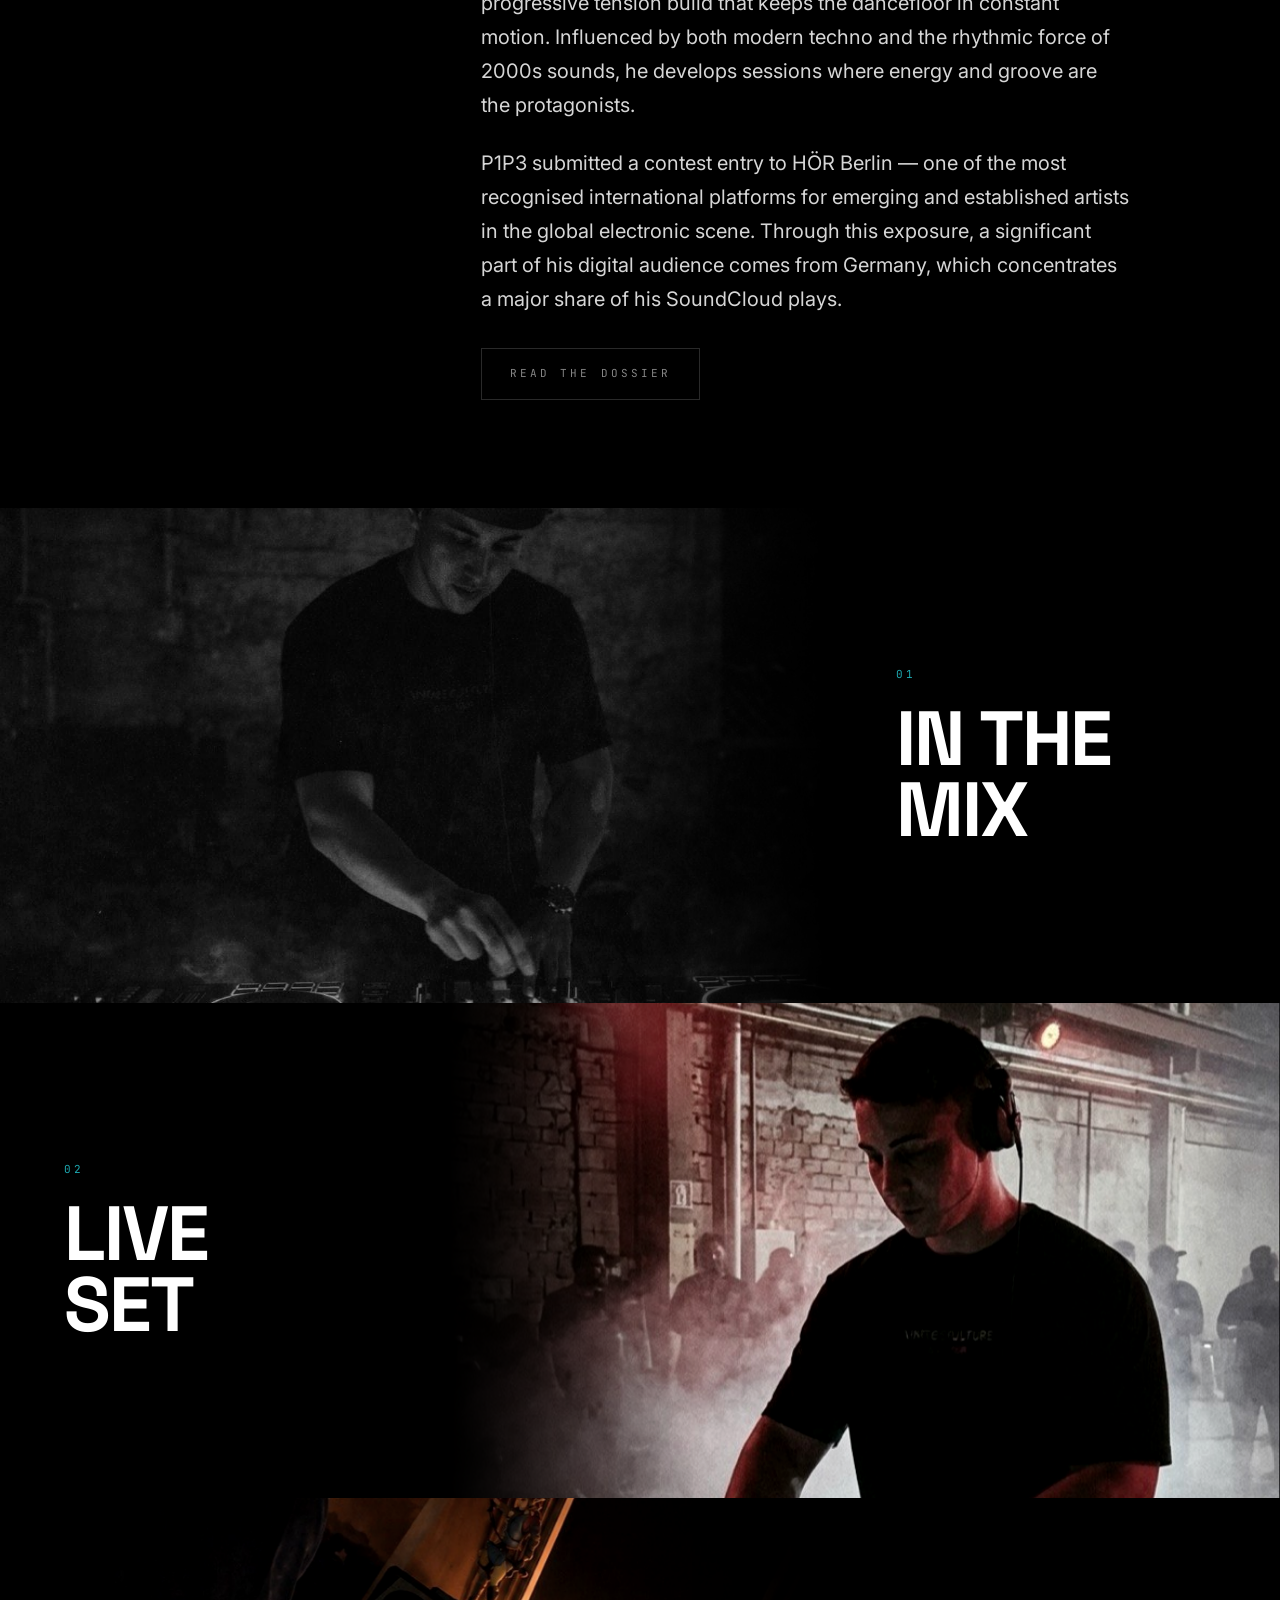
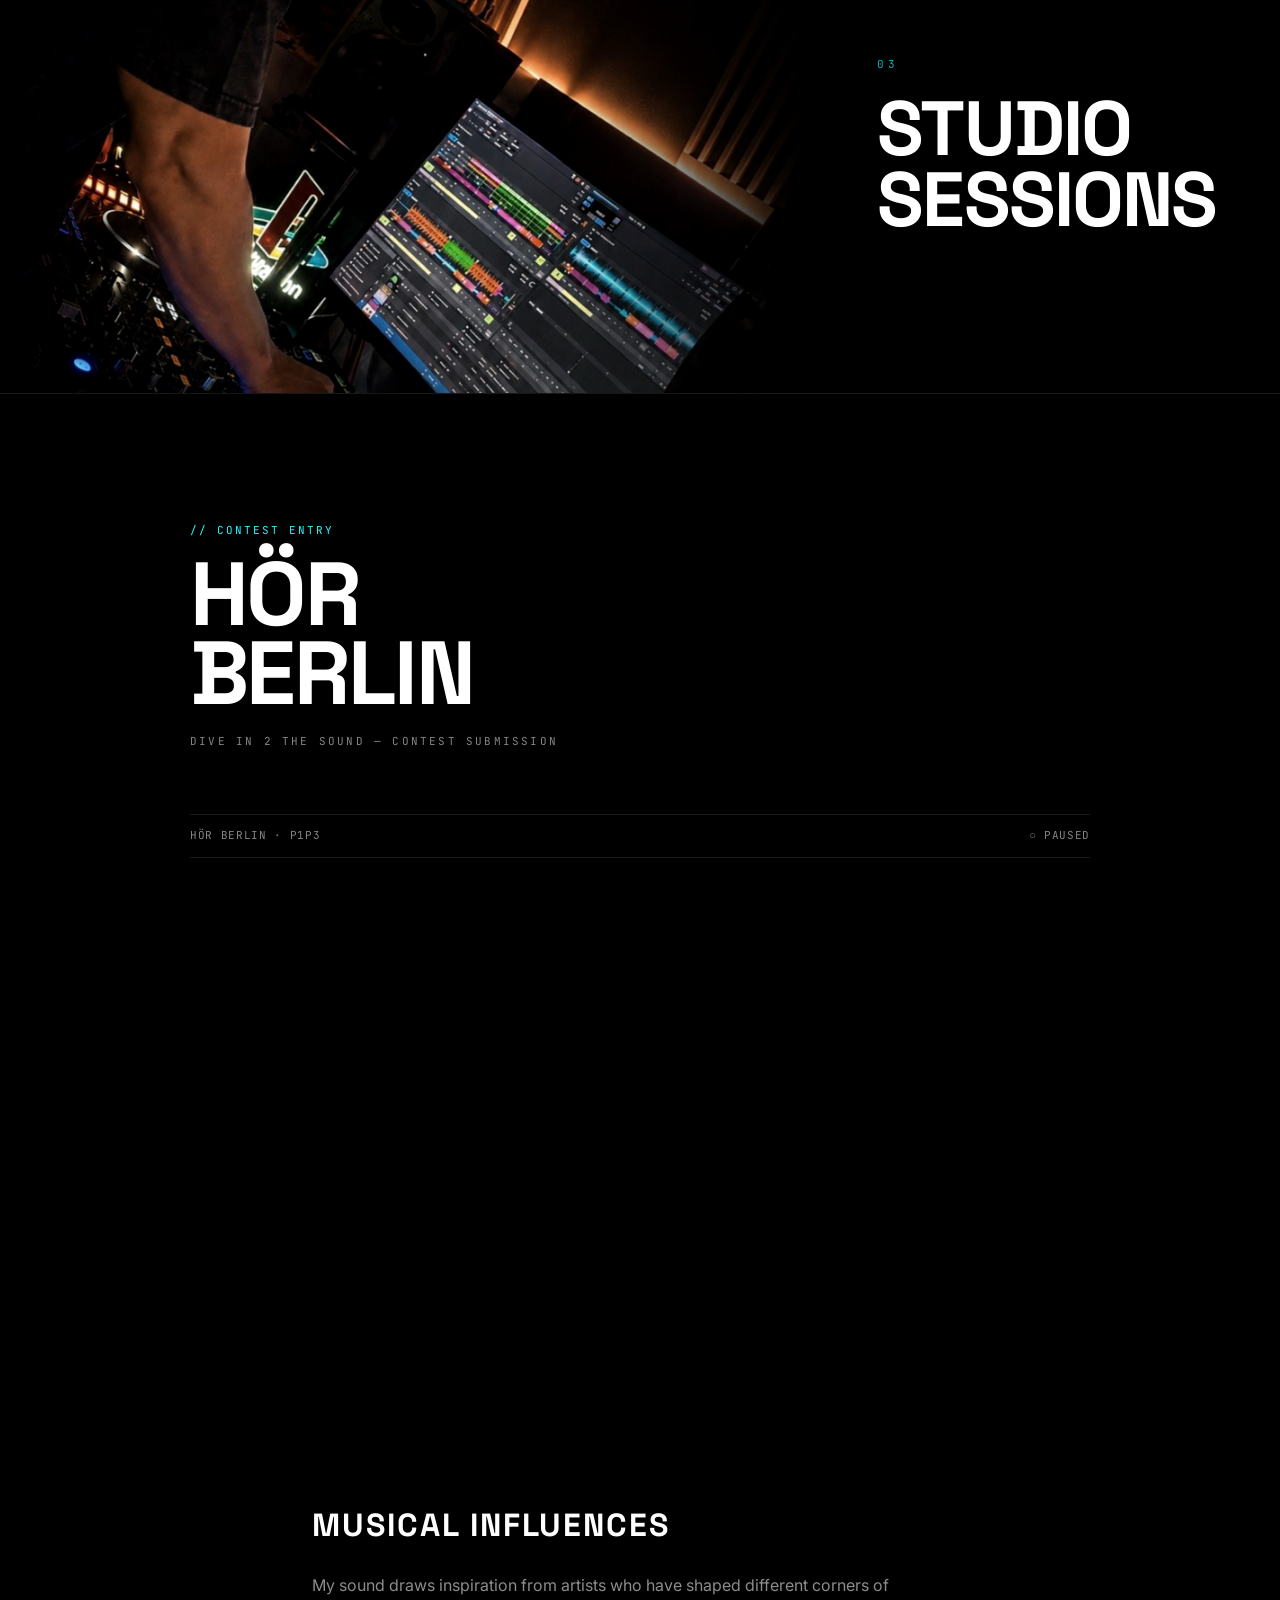
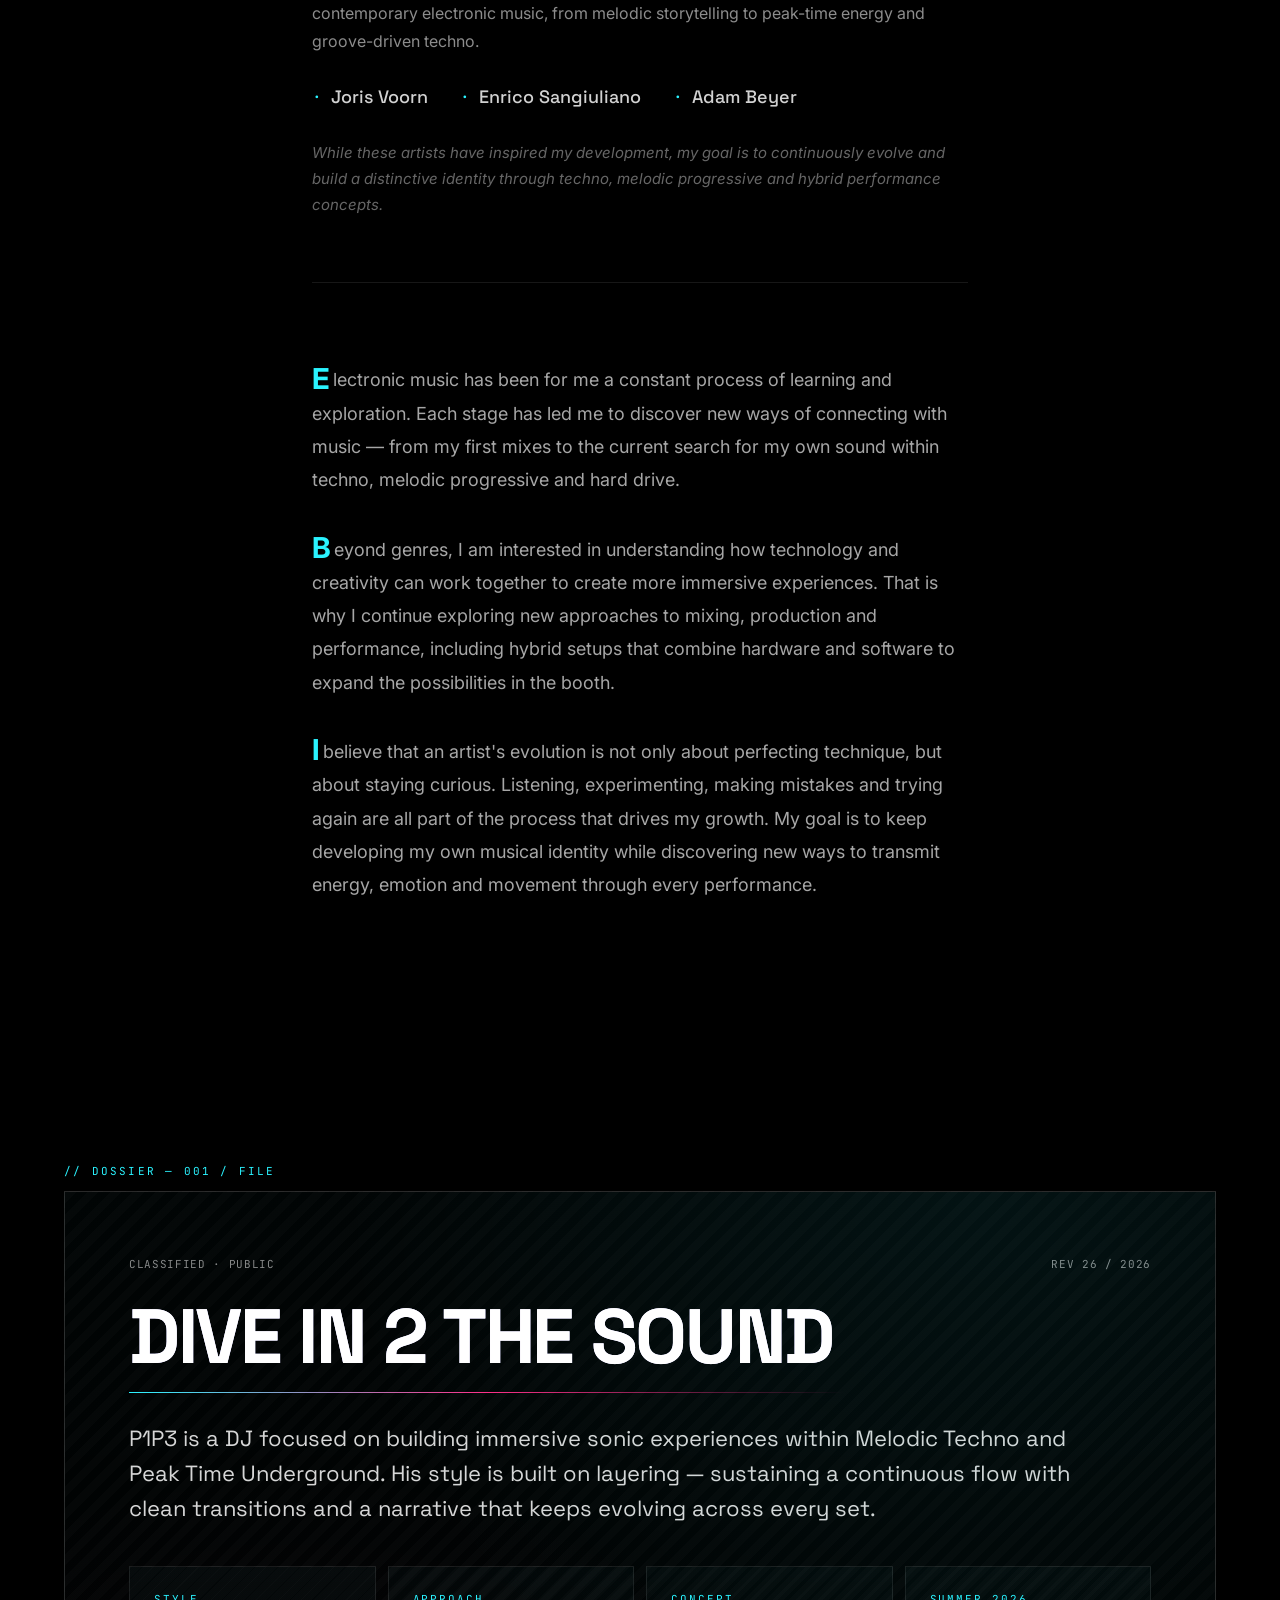
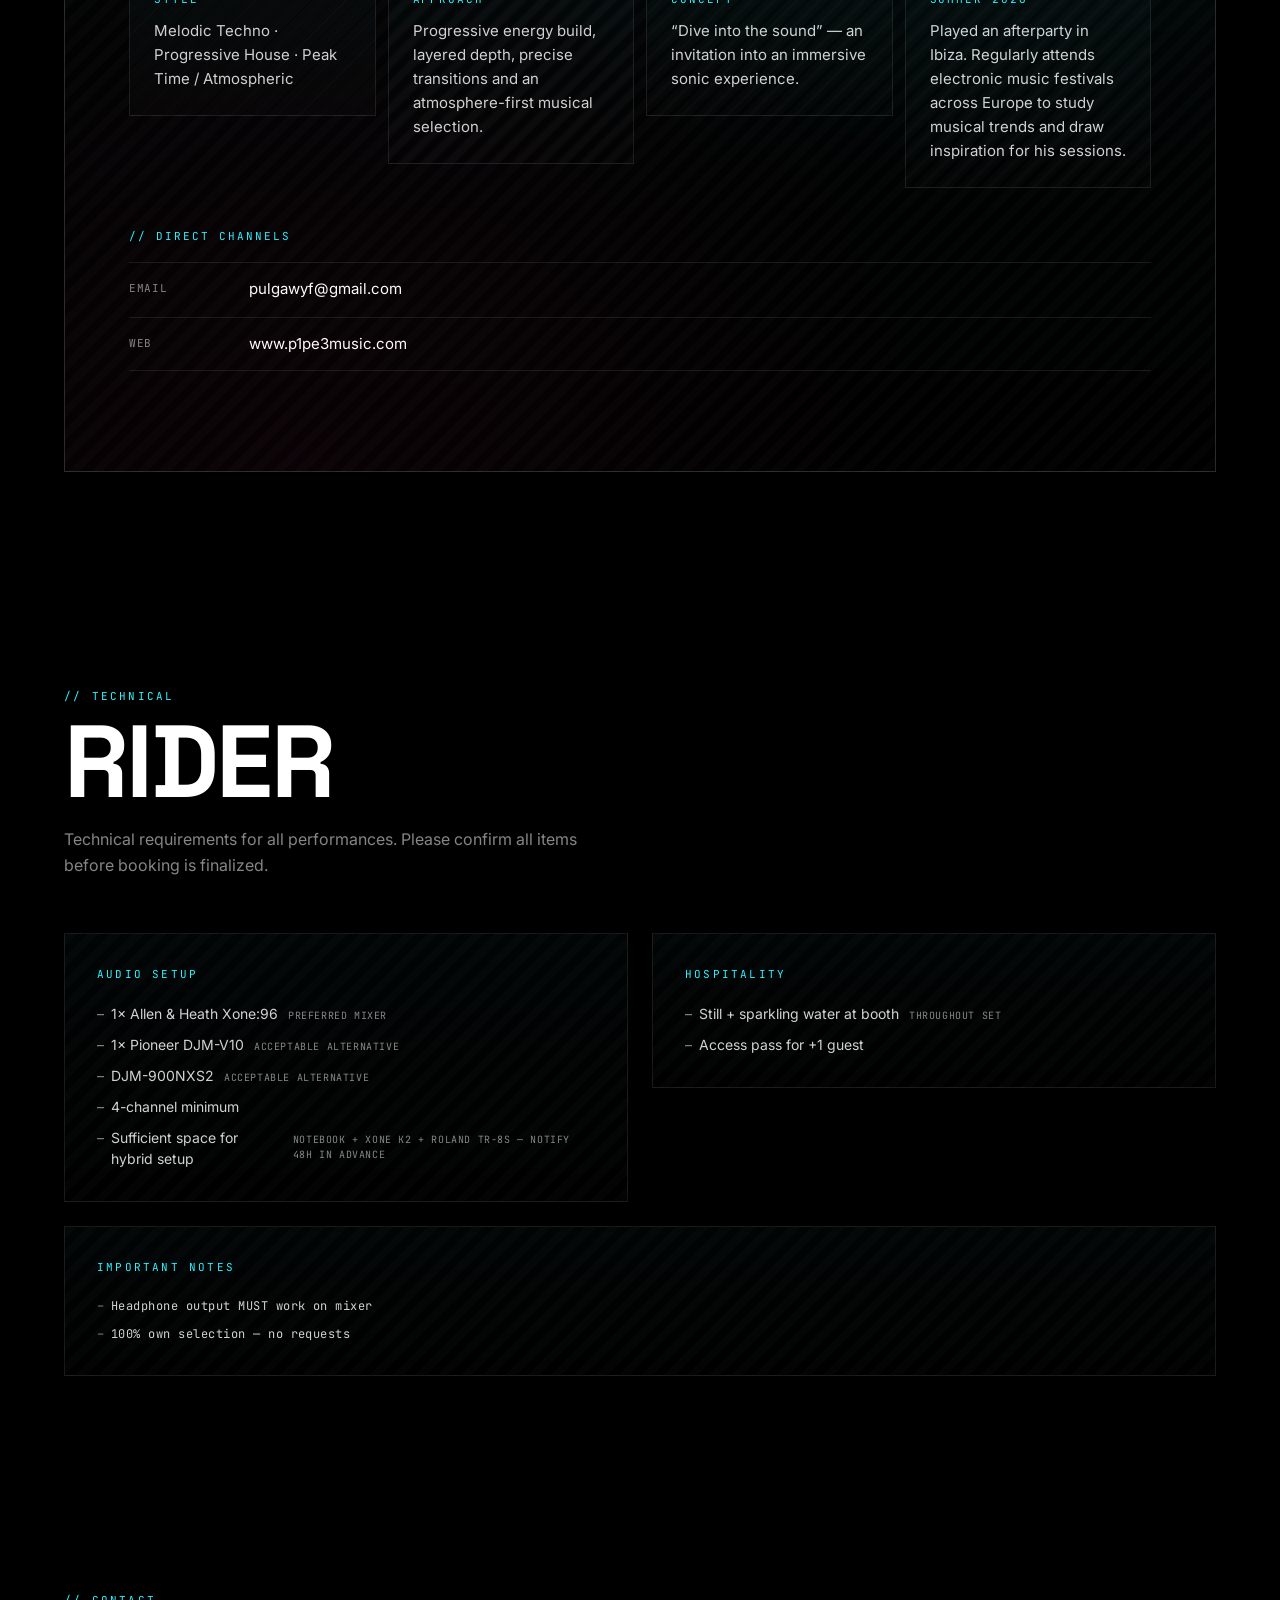
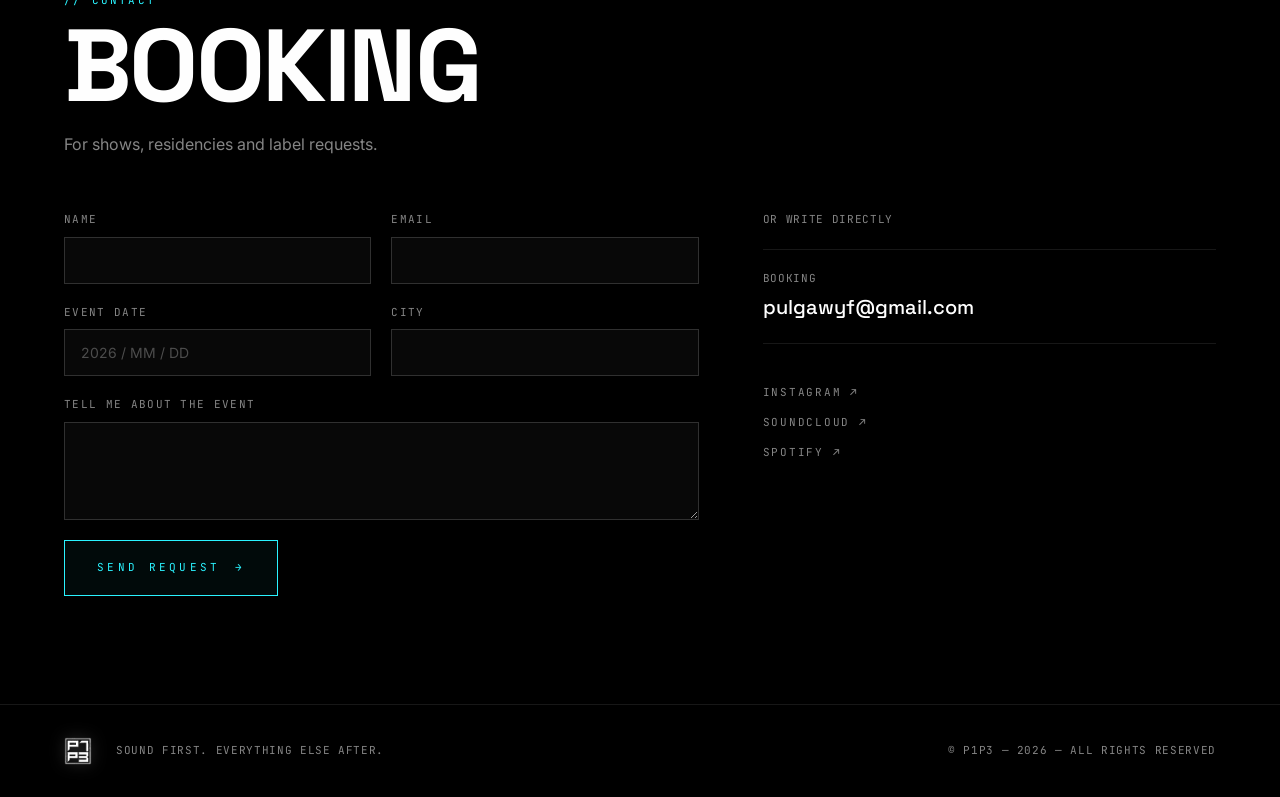
==== commit def7e532: "Remove WhatsApp from Direct Channels; add Summer 2026 dossier block" ====
--- a/index.html
+++ b/index.html
@@ -351,6 +351,10 @@
             <span class="dossier-block-tag mono">CONCEPT</span>
             <span class="dossier-block-body">"Dive into the sound" — an invitation into an immersive sonic experience.</span>
           </div>
+          <div class="dossier-block">
+            <span class="dossier-block-tag mono">SUMMER 2026</span>
+            <span class="dossier-block-body">Played an afterparty in Ibiza. Regularly attends electronic music festivals across Europe to study musical trends and draw inspiration for his sessions.</span>
+          </div>
         </div>
 
         <div class="dossier-contact">
@@ -359,10 +363,6 @@
             <a class="dossier-contact-item" href="mailto:pulgawyf@gmail.com">
               <span class="dossier-contact-k mono">EMAIL</span>
               <span class="dossier-contact-v">pulgawyf@gmail.com</span>
-            </a>
-            <a class="dossier-contact-item" href="https://wa.me/573145617834" target="_blank" rel="noopener">
-              <span class="dossier-contact-k mono">WHATSAPP</span>
-              <span class="dossier-contact-v">+57 314 561 7834</span>
             </a>
             <a class="dossier-contact-item" href="https://www.p1pe3music.com" target="_blank" rel="noopener">
               <span class="dossier-contact-k mono">WEB</span>
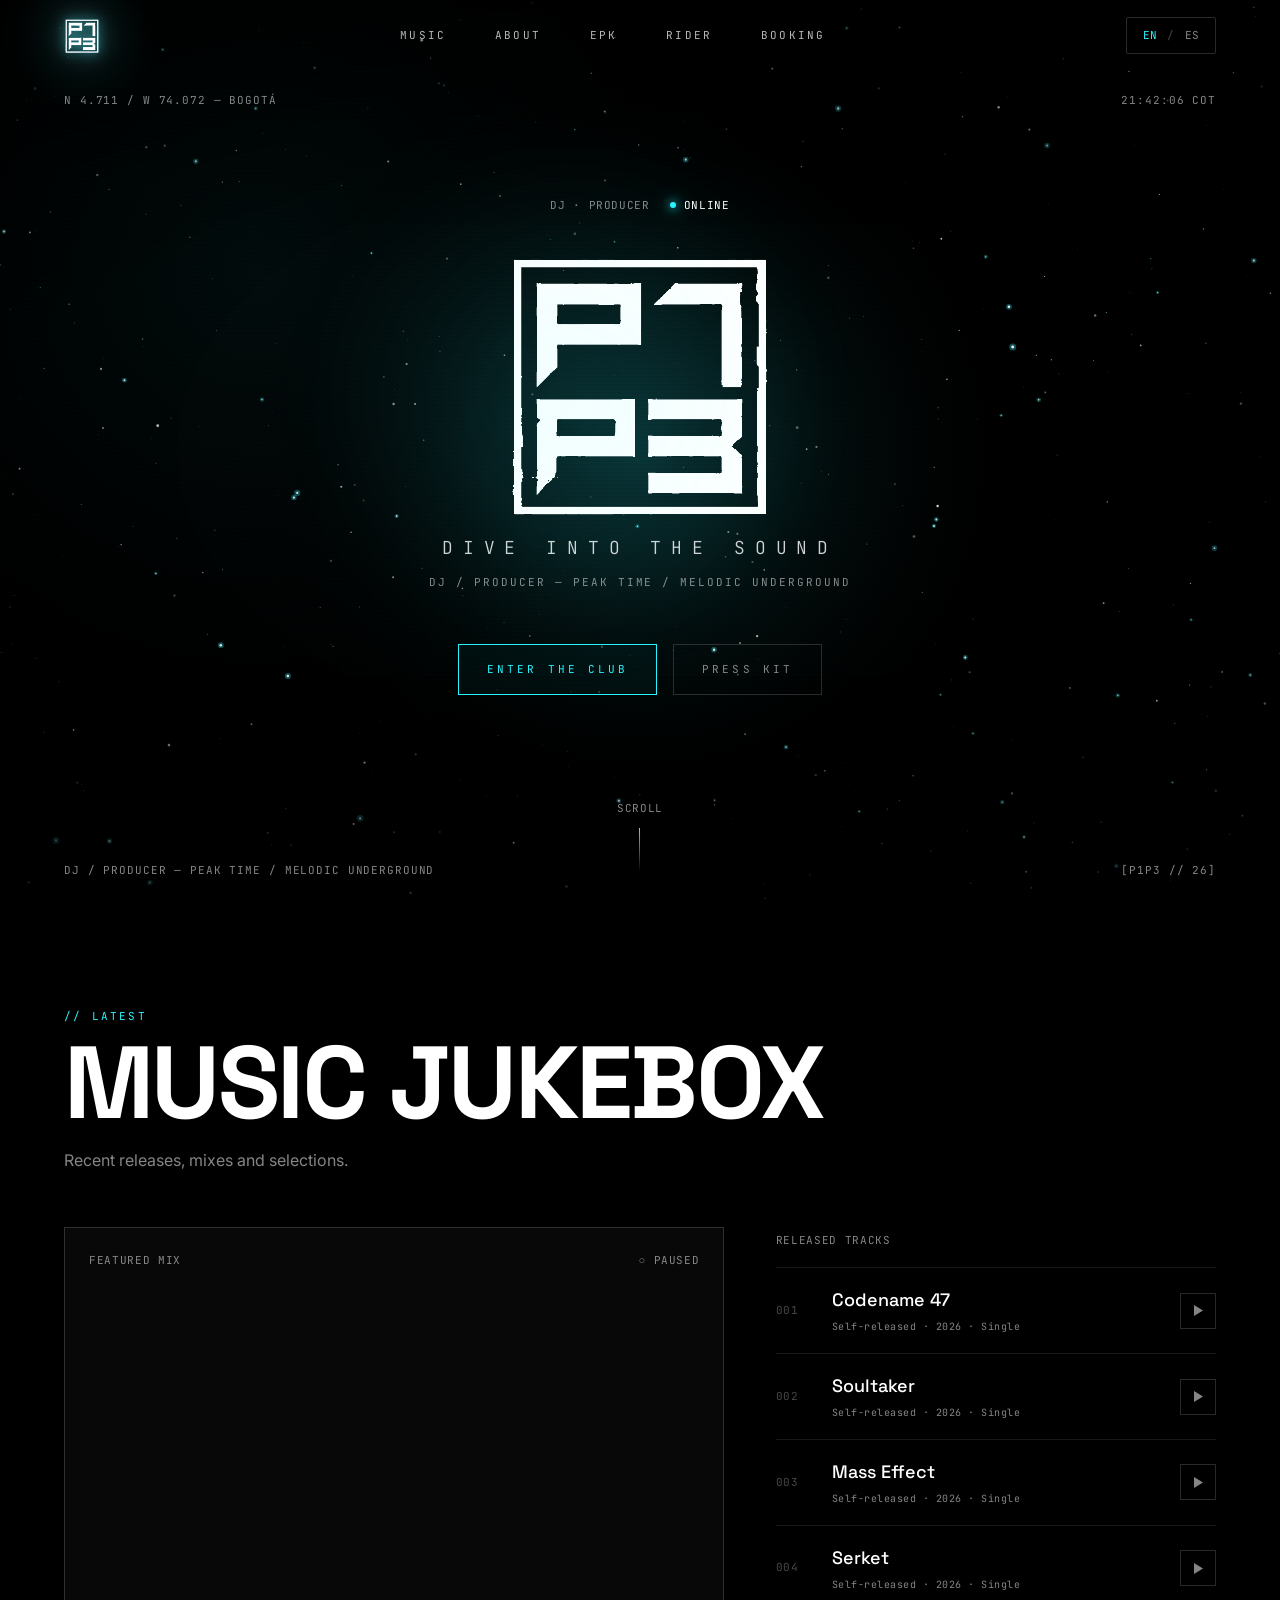
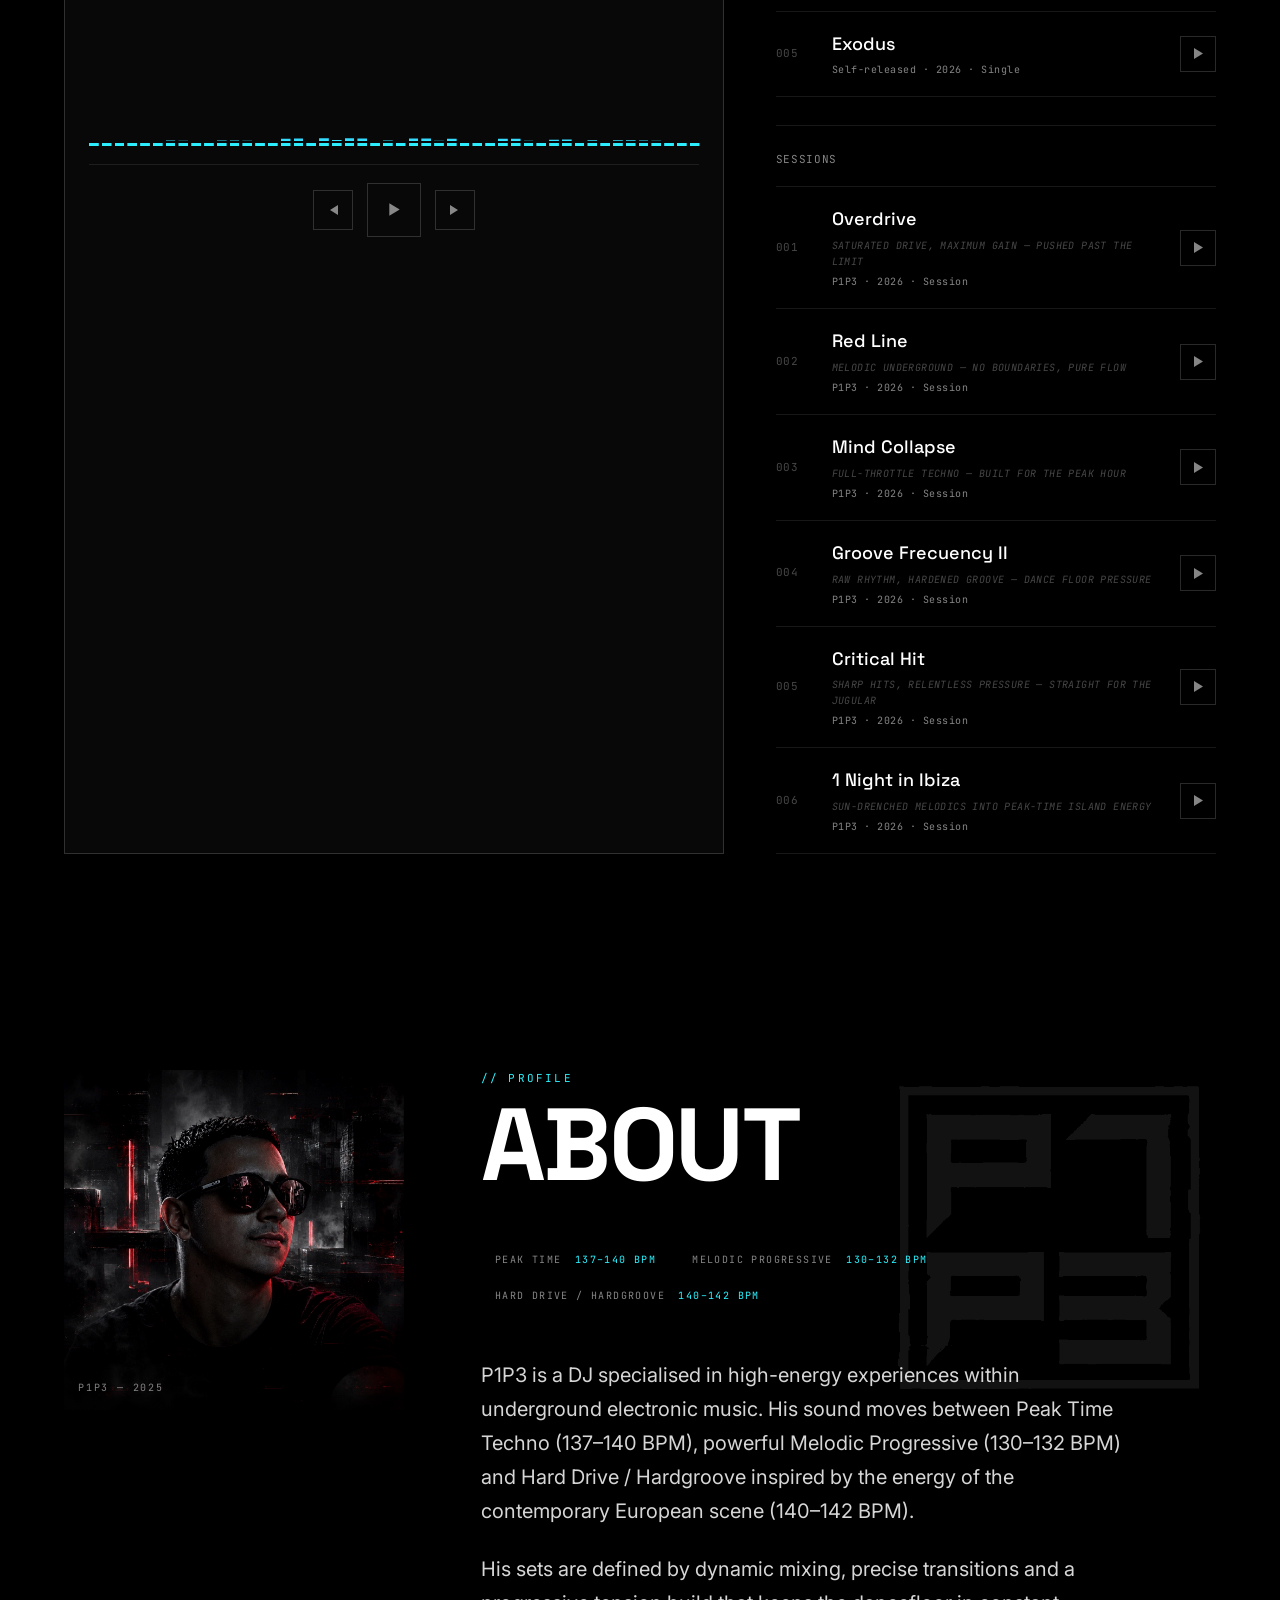
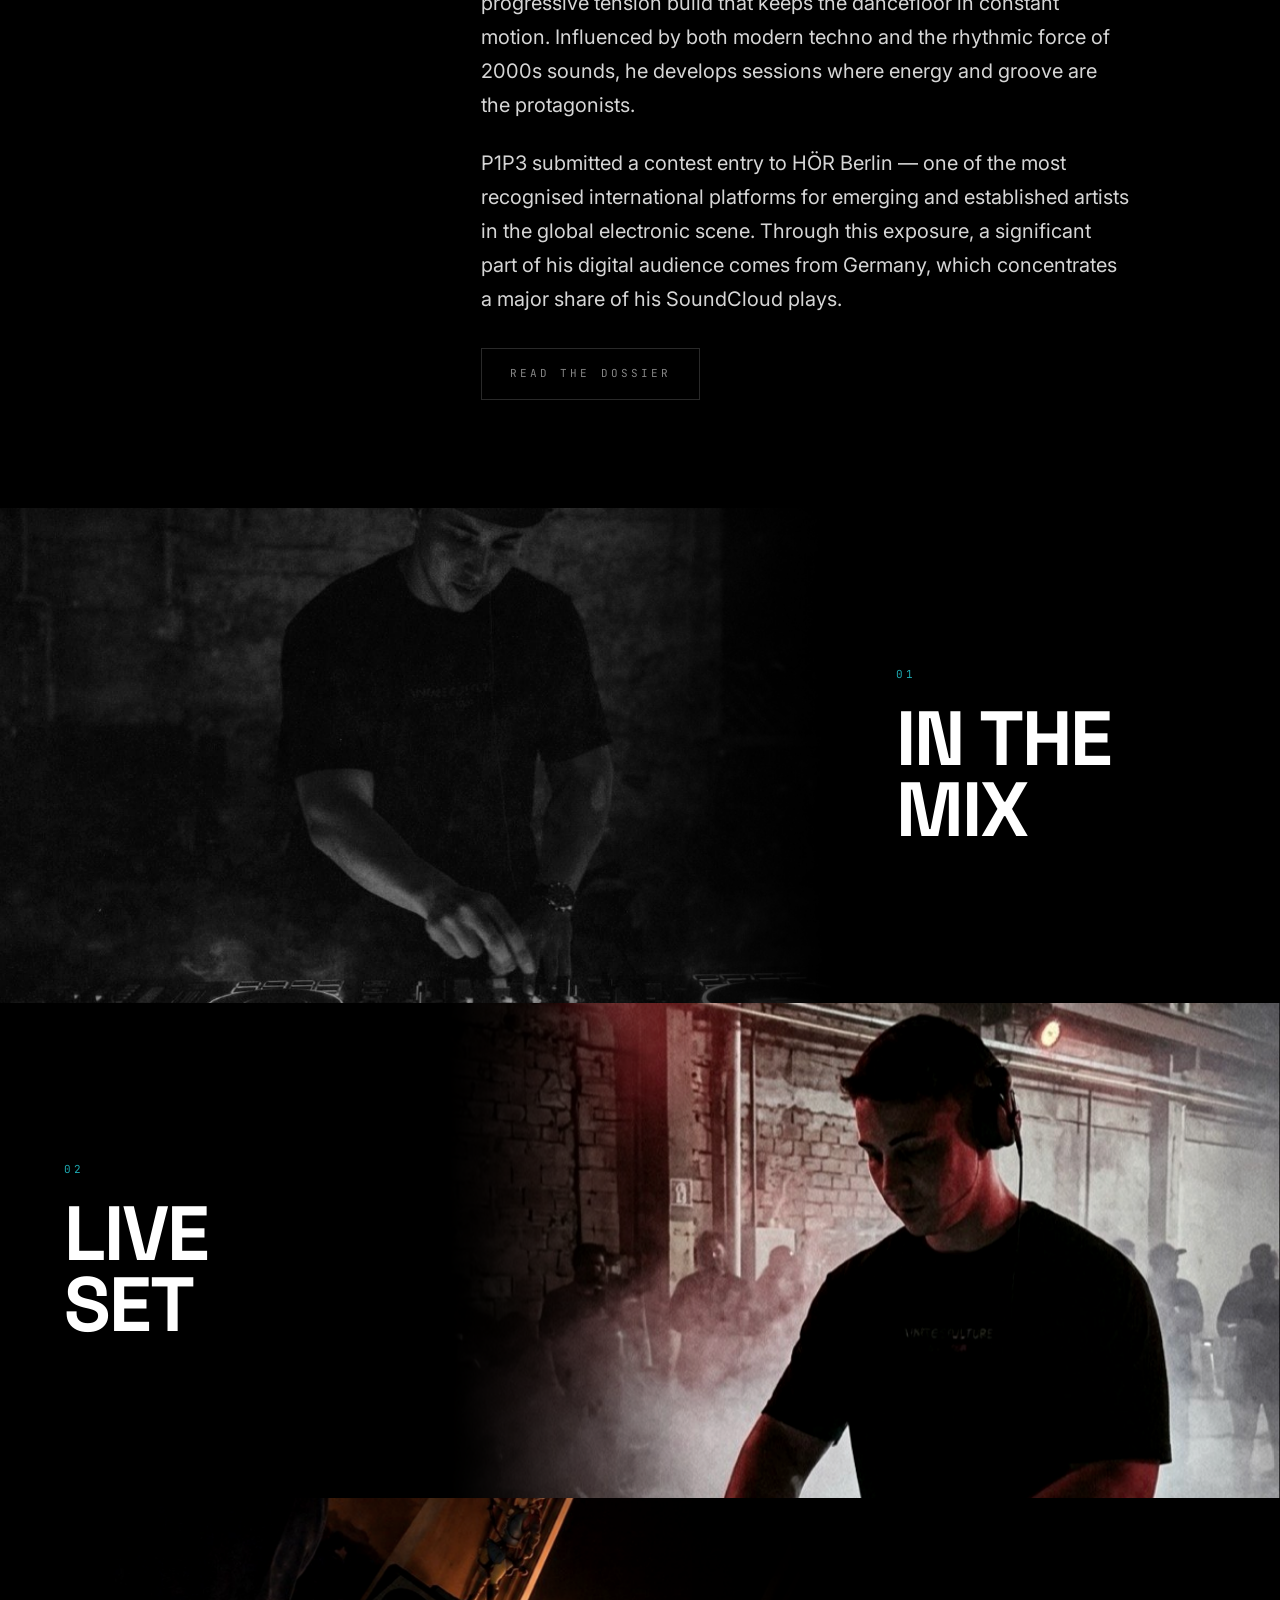
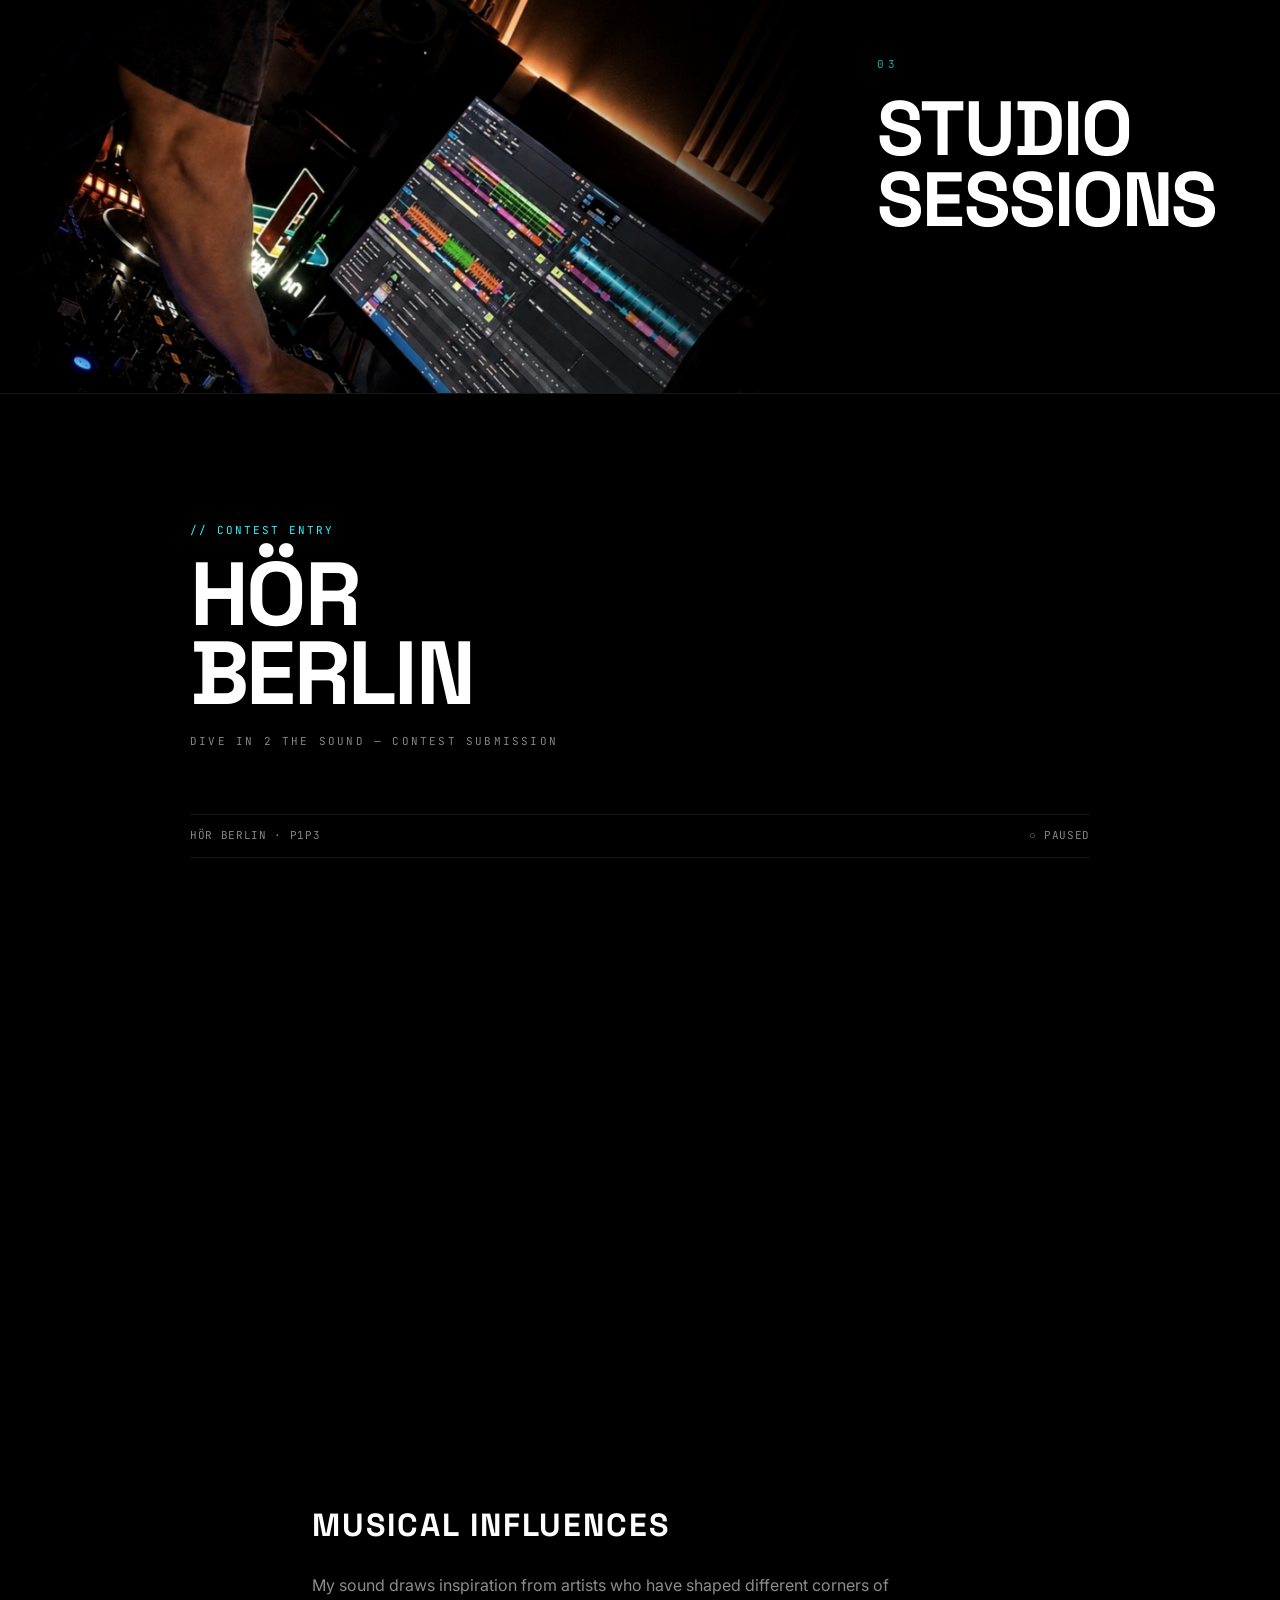
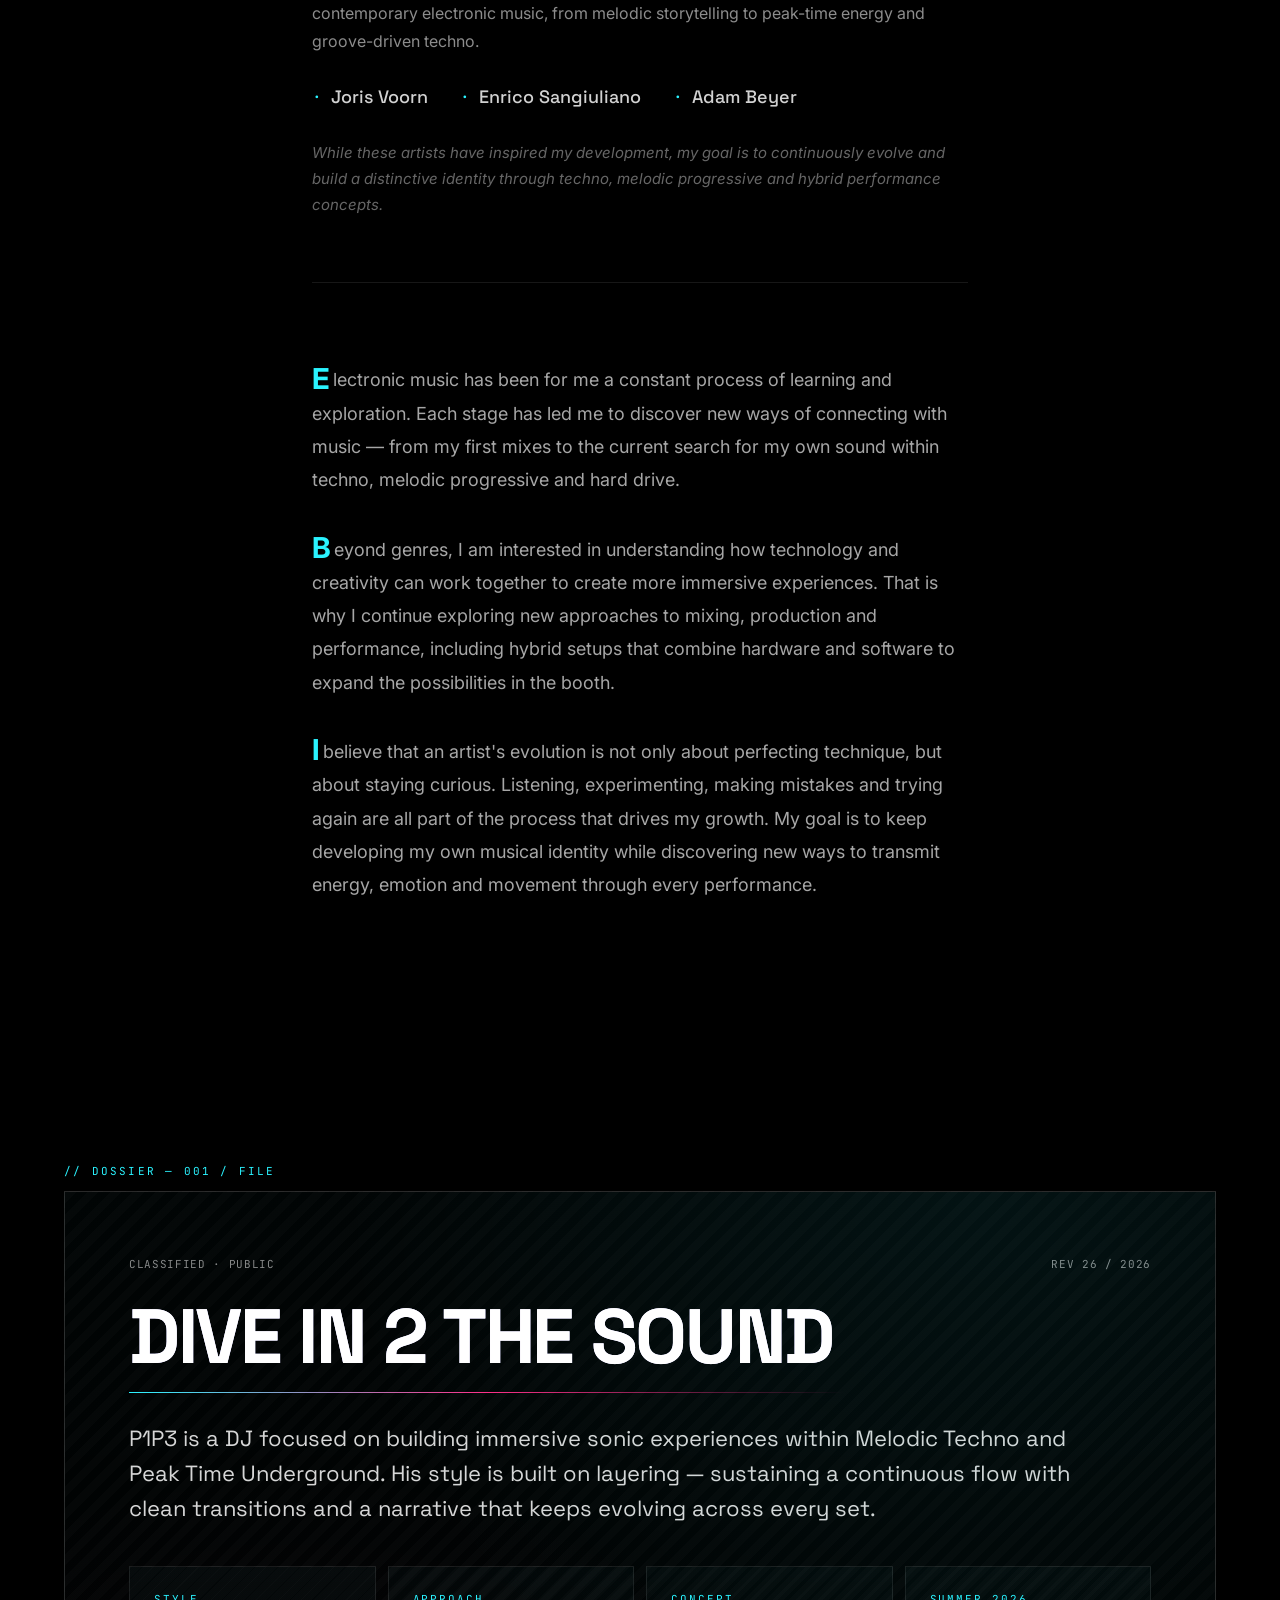
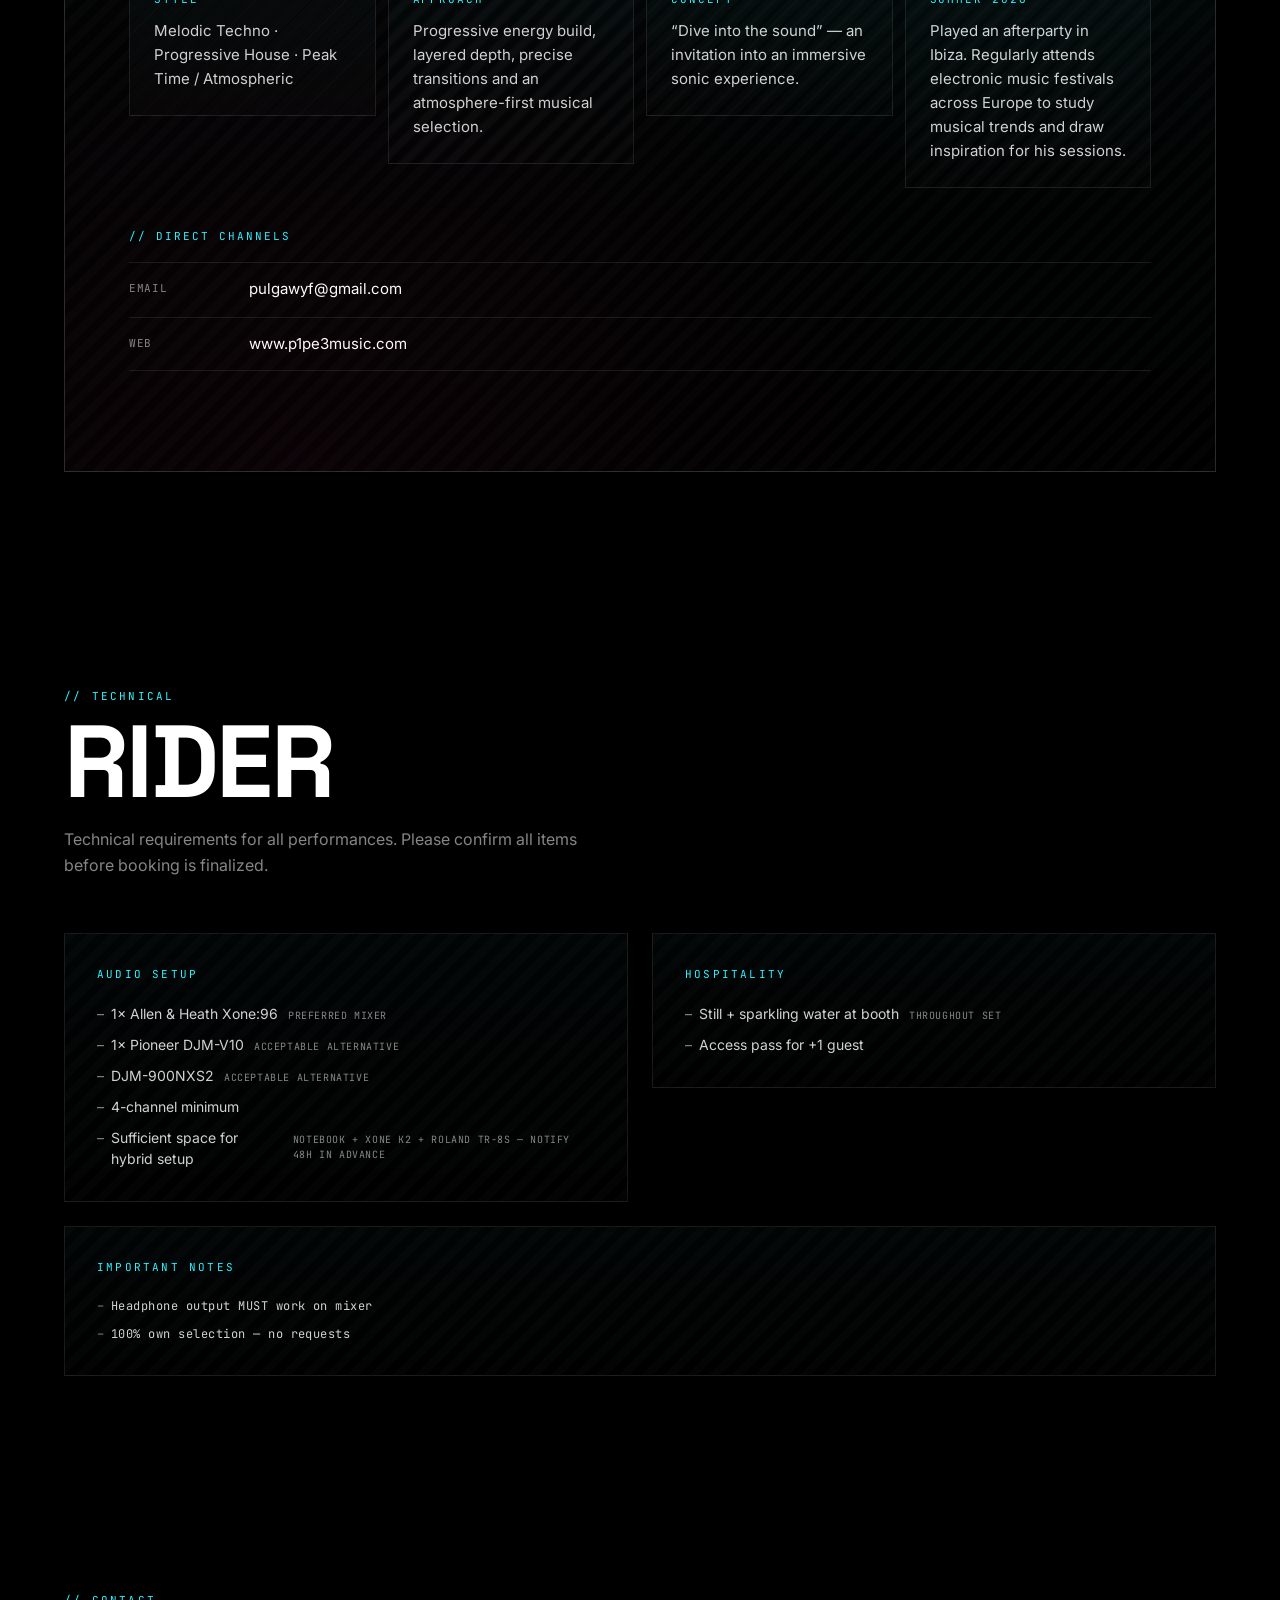
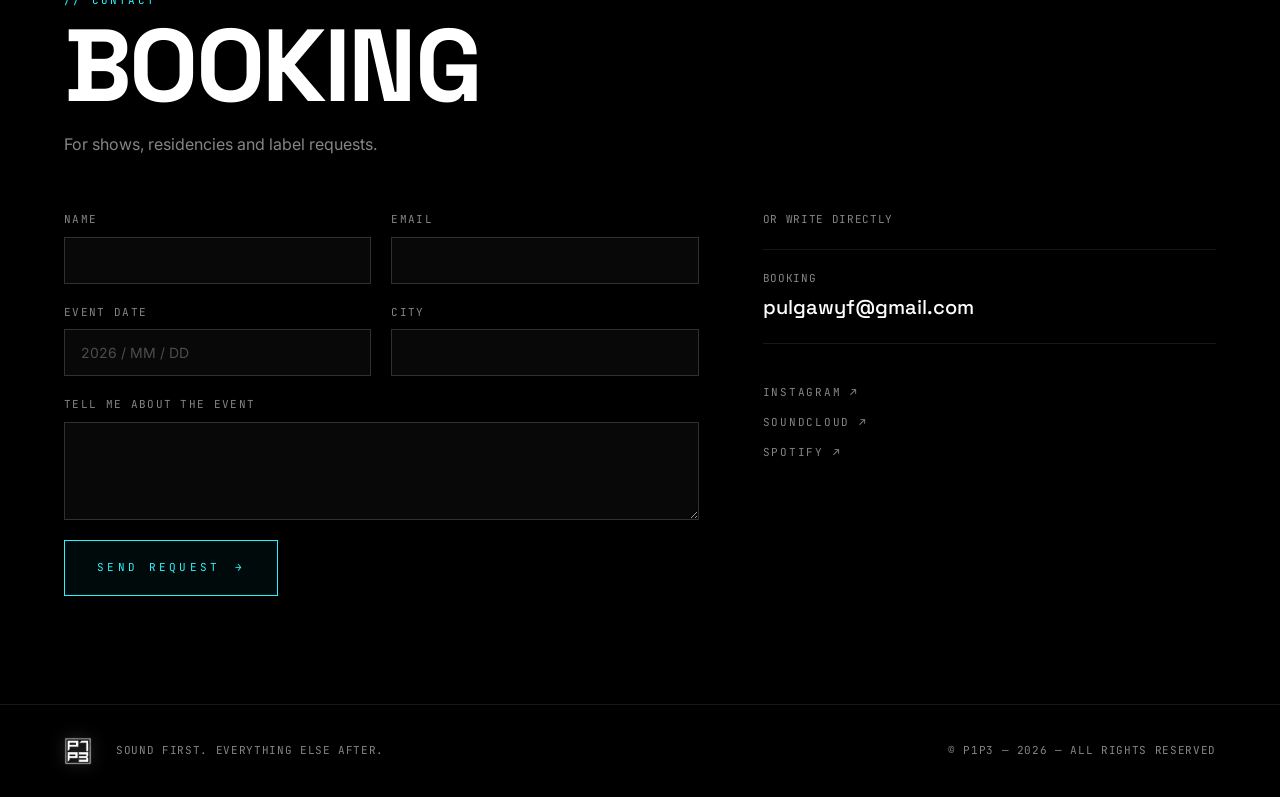
==== commit 9d0354b7: "Featured player now loads Overdrive by default" ====
--- a/index.html
+++ b/index.html
@@ -163,10 +163,10 @@
           <iframe
             id="sc-iframe"
             class="player-iframe"
-            title="P1P3 — Mind Collapse"
+            title="P1P3 — Overdrive"
             width="100%" height="360"
             scrolling="no" frameborder="no" allow="autoplay"
-            src="https://w.soundcloud.com/player/?url=https%3A%2F%2Fsoundcloud.com%2Fpipe-778963801%2Fmindcollapse&color=%232AF3FF&auto_play=true&hide_related=true&show_comments=false&show_user=true&show_reposts=false&show_teaser=false&visual=true"
+            src="https://w.soundcloud.com/player/?url=https%3A%2F%2Fsoundcloud.com%2Fpipe-778963801%2Foverdrive&color=%232AF3FF&auto_play=true&hide_related=true&show_comments=false&show_user=true&show_reposts=false&show_teaser=false&visual=true"
           ></iframe>
           <div class="player-foot">
             <div class="waveform" id="waveform" aria-hidden="true"></div>
